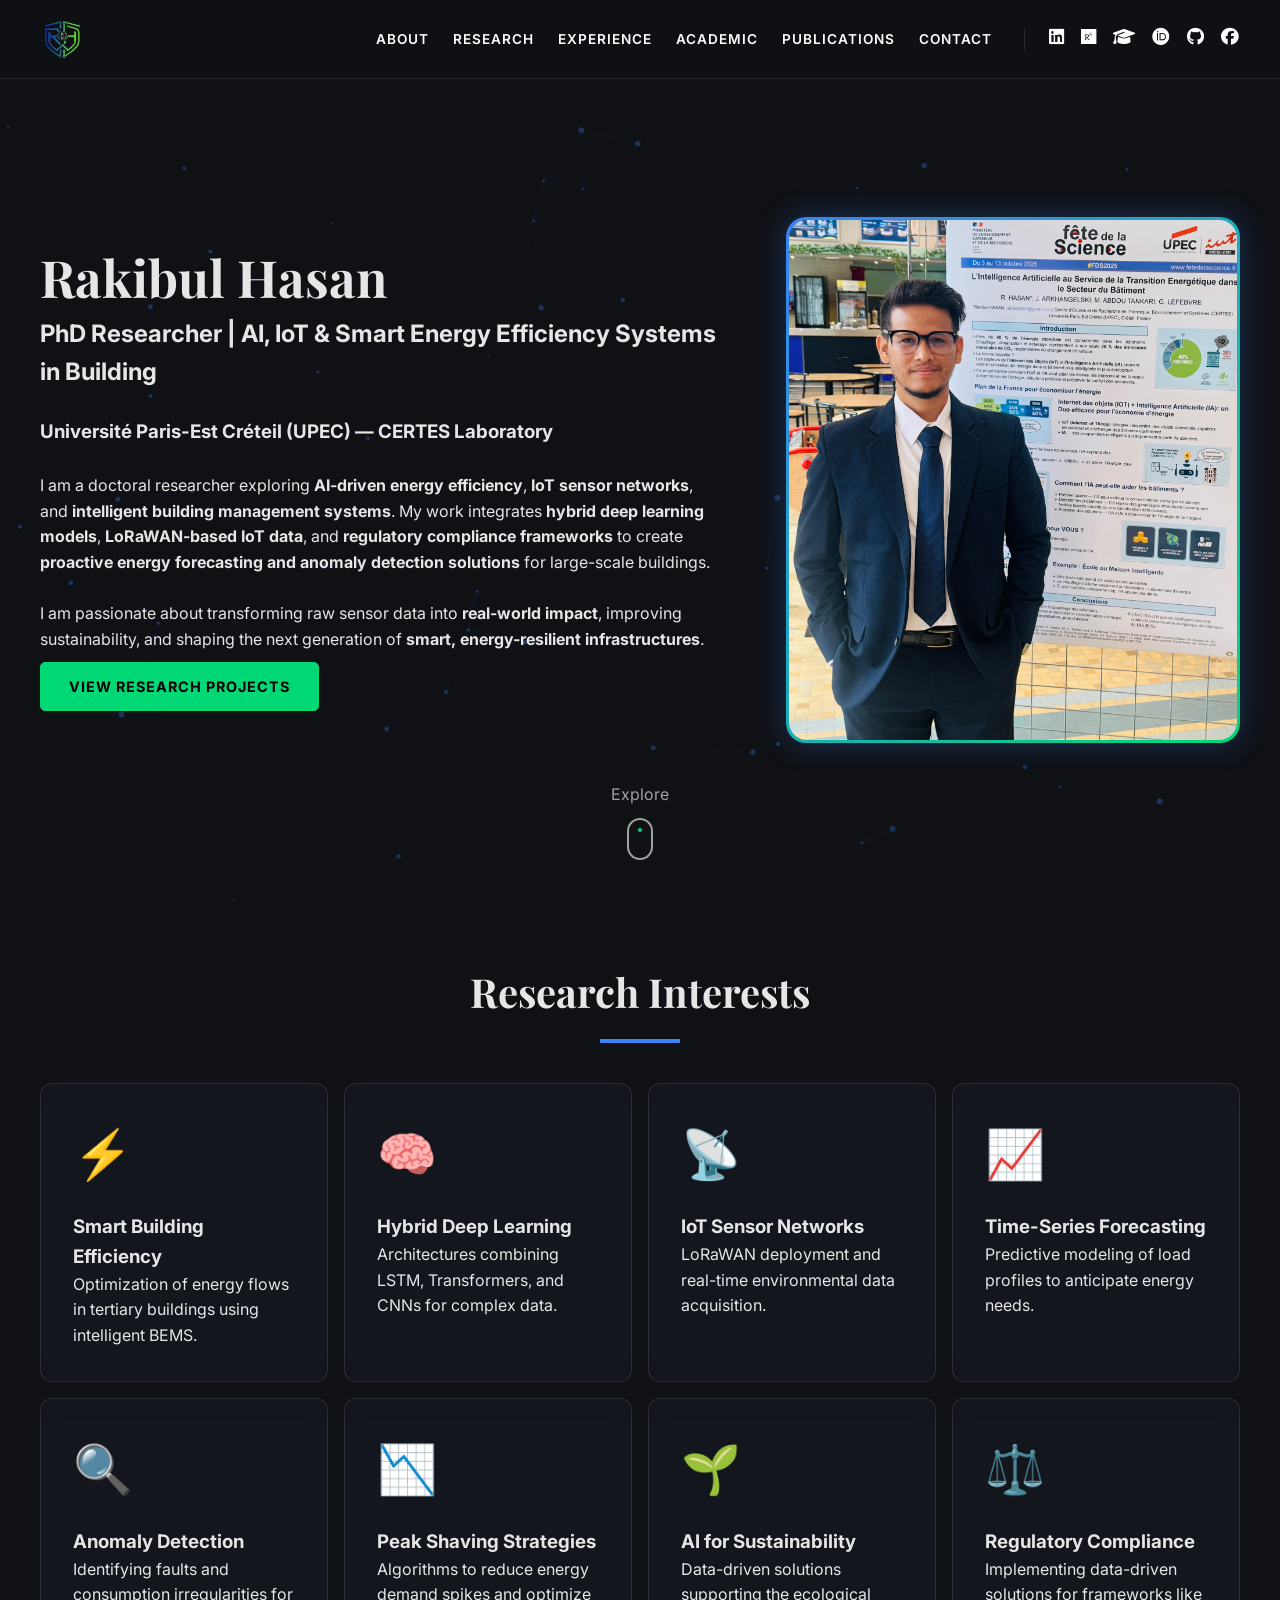
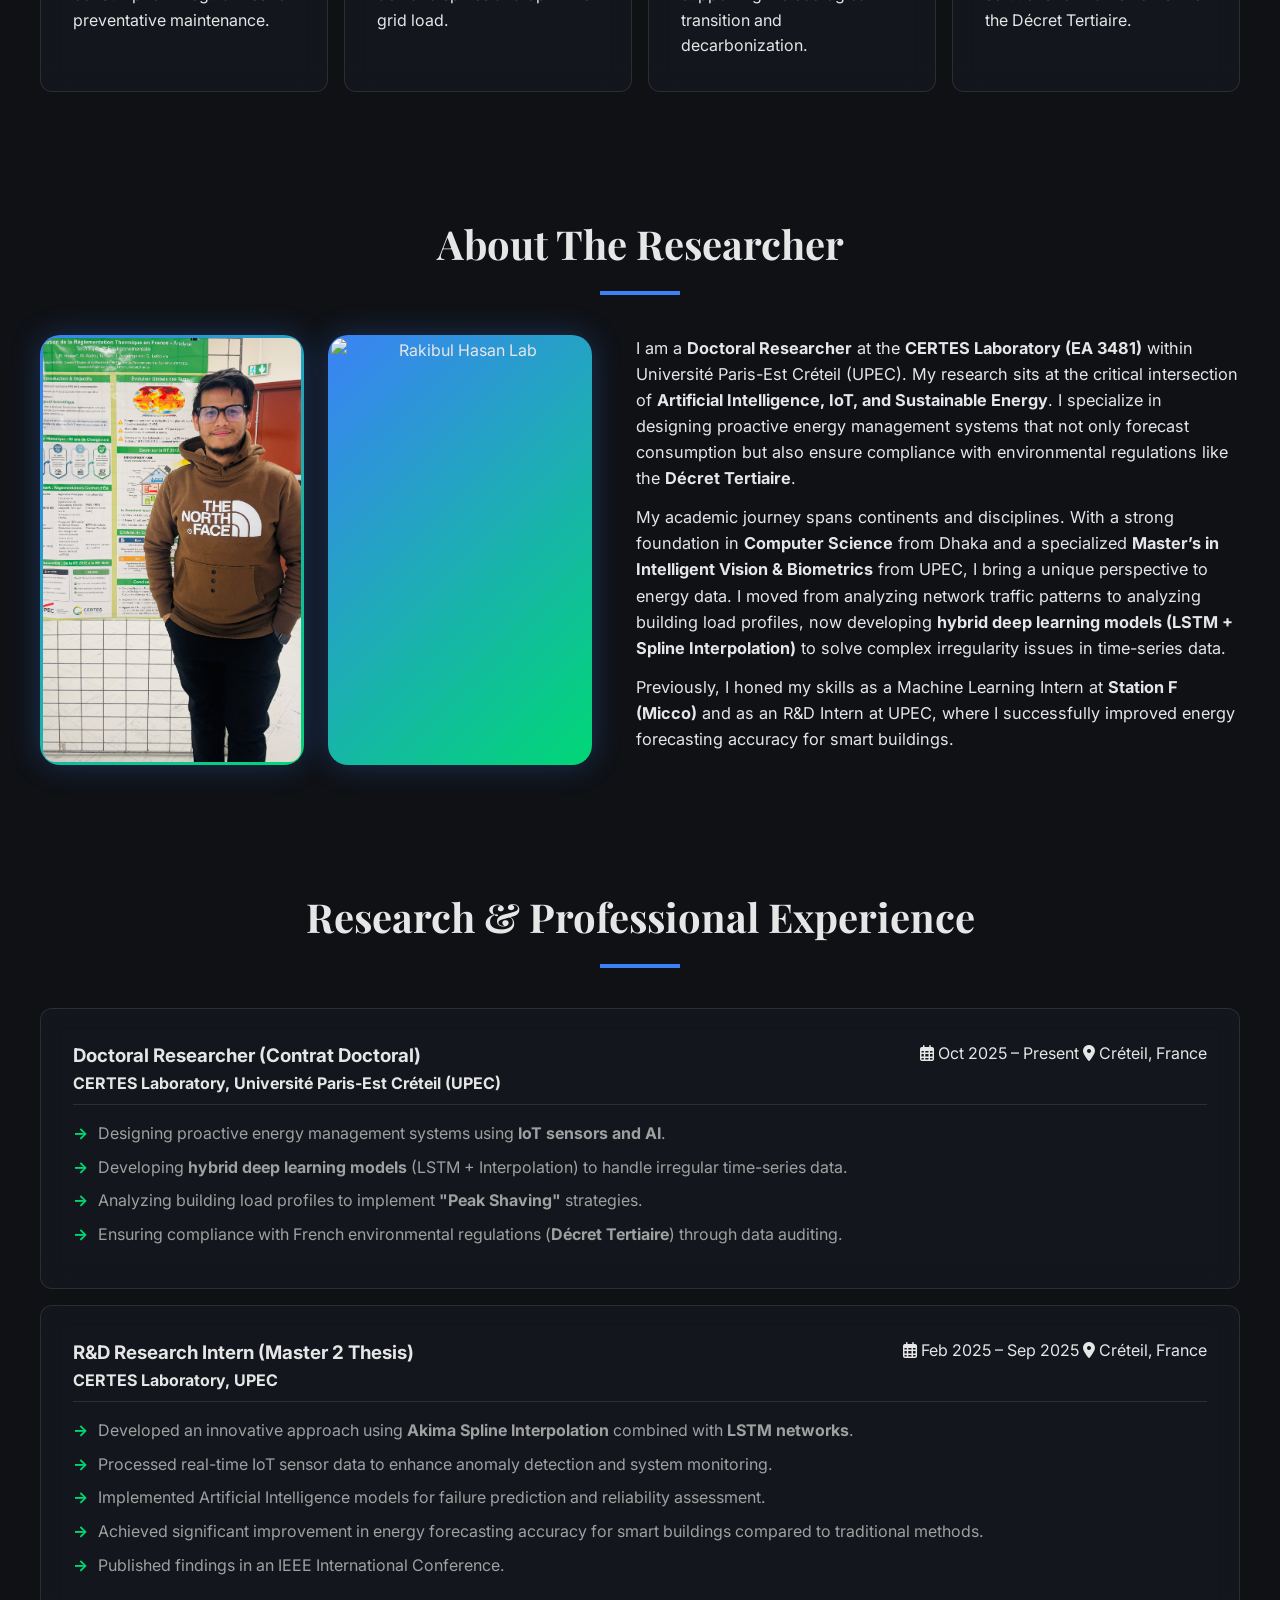
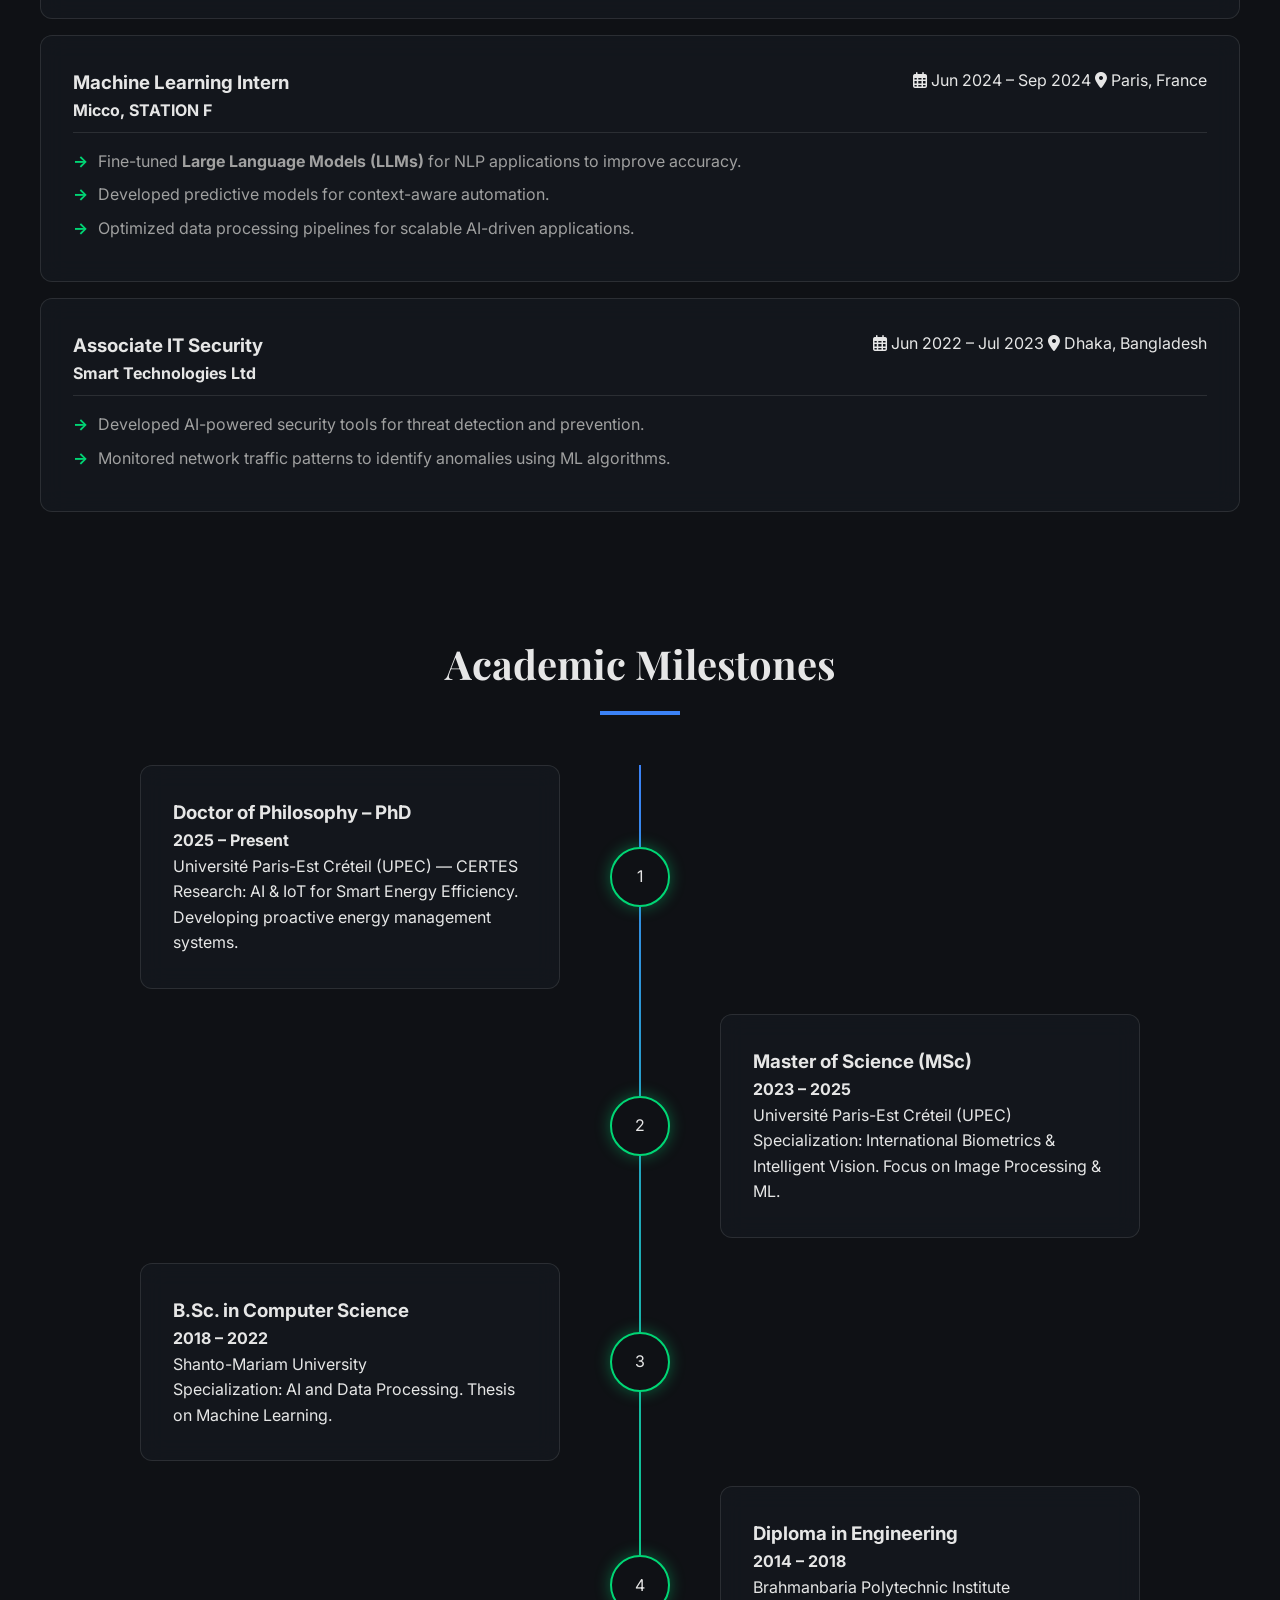
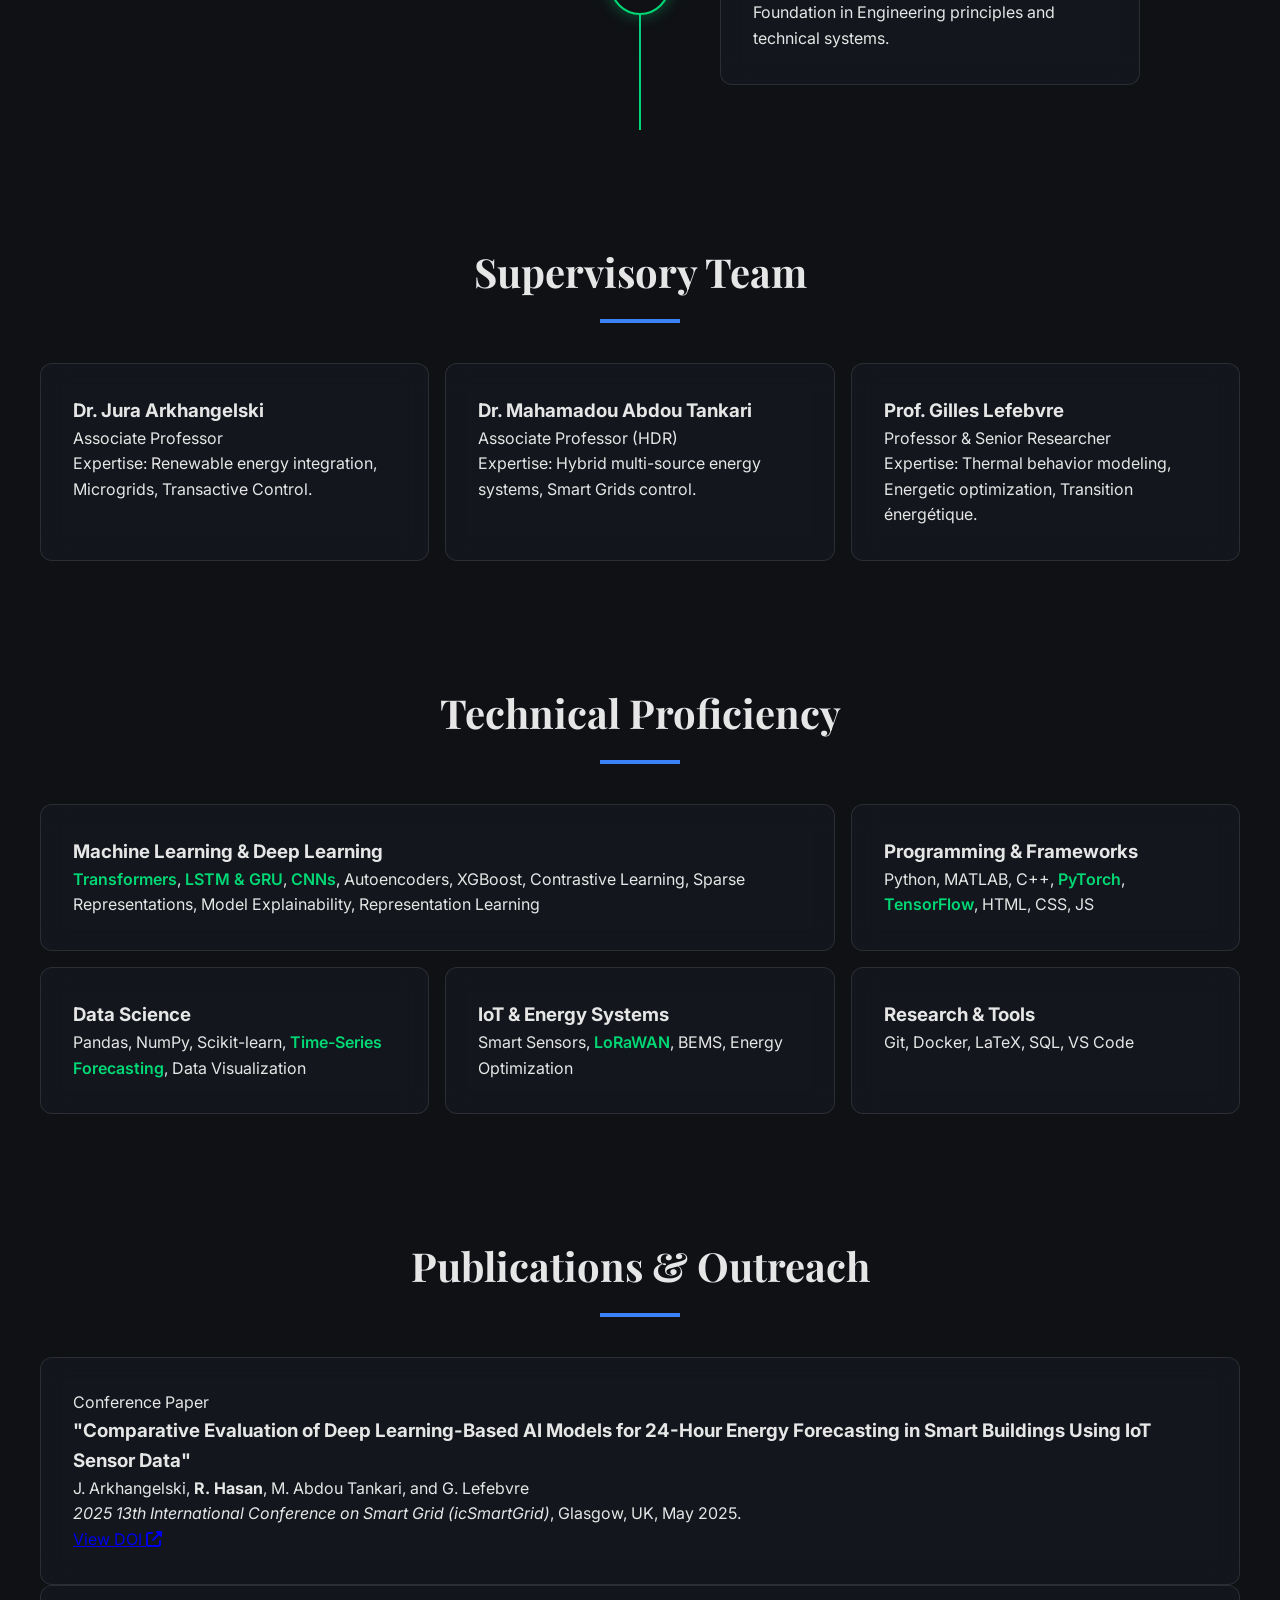
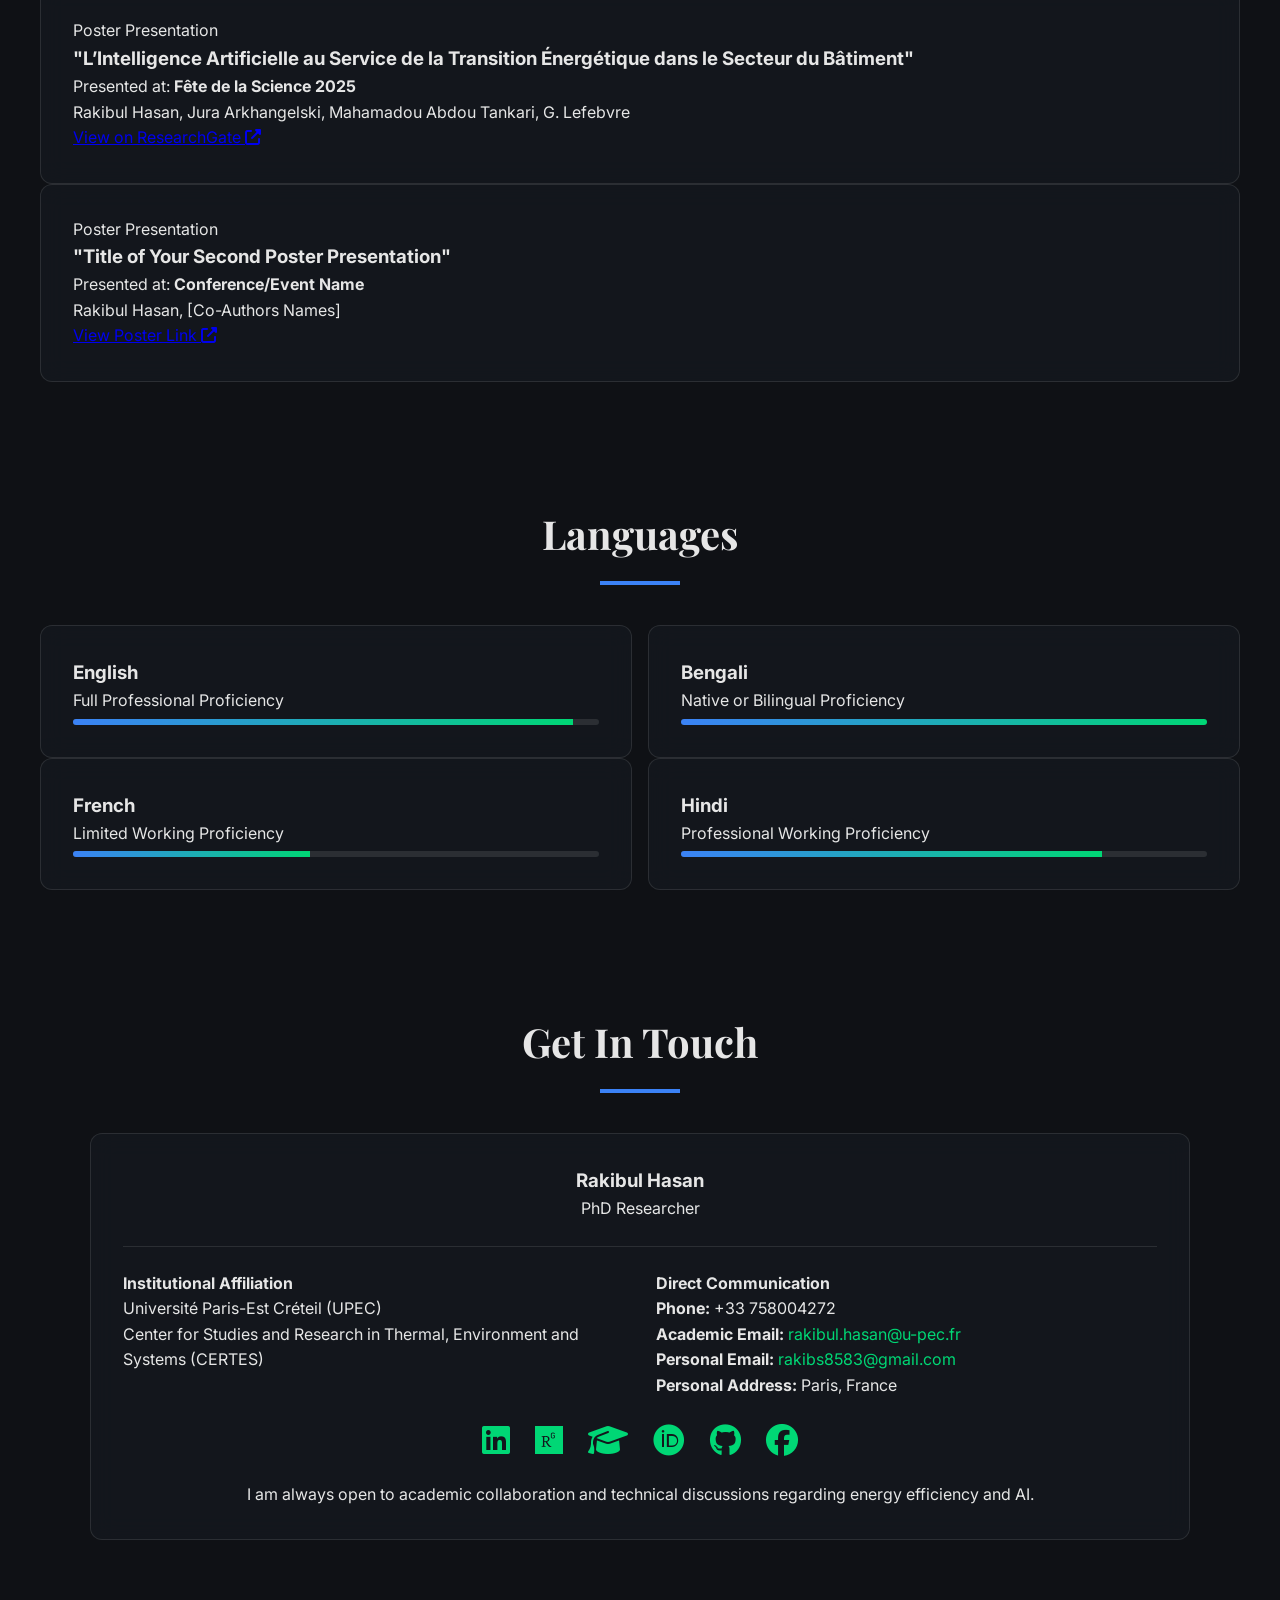
==== index.html @ f1df6d7b "Add files via upload" ====
<!DOCTYPE html>
<html lang="en">
<head>
    <meta charset="UTF-8">
    <meta name="viewport" content="width=device-width, initial-scale=1.0">
    <title>Rakibul Hasan | PhD Researcher - AI & Smart Energy</title>
    <meta name="description" content="Academic Portfolio of Rakibul Hasan, PhD Researcher at UPEC (CERTES Laboratory) specializing in AI, IoT, and Smart Building Energy Efficiency.">
    
    <link rel="stylesheet" href="style.css">
    <link rel="preconnect" href="https://fonts.googleapis.com">
    <link rel="preconnect" href="https://fonts.gstatic.com" crossorigin>
    <link href="https://fonts.googleapis.com/css2?family=Inter:wght@300;400;600&family=Playfair+Display:wght@400;700&display=swap" rel="stylesheet">
    <link rel="stylesheet" href="https://cdnjs.cloudflare.com/ajax/libs/font-awesome/6.4.2/css/all.min.css">
</head>

<body>

    <div id="loader">
        <div class="loader-content">
            <span class="loader-text">Initializing Neural Digital Twin...</span>
            <div class="progress-bar"><div class="fill"></div></div>
        </div>
    </div>

    <canvas id="neural-canvas"></canvas>

    <nav class="glass-nav">
        <div class="container nav-container">
            <a href="#home" class="logo-link">
                <img src="logo.png" alt="Rakibul Hasan Logo" class="nav-logo">
            </a>

            <div class="nav-right-group">
                <ul class="nav-links">
                    <li><a href="#about">ABOUT</a></li>
                    <li><a href="#research">RESEARCH</a></li>
                    <li><a href="#experience">EXPERIENCE</a></li>
                    <li><a href="#timeline">ACADEMIC</a></li>
                    <li><a href="#publications">PUBLICATIONS</a></li>
                    <li><a href="#contact">CONTACT</a></li>
                </ul>
                
                <div class="social-links-header">
                    <a href="https://linkedin.com/in/rakibs8583" target="_blank" title="LinkedIn"><i class="fab fa-linkedin"></i></a>
                    <a href="https://www.researchgate.net/profile/Rakibul-Hasan-115" target="_blank" title="ResearchGate"><i class="fab fa-researchgate"></i></a>
                    <a href="https://scholar.google.com/citations?user=Wj20ANoAAAAJ" target="_blank" title="Google Scholar"><i class="fas fa-graduation-cap"></i></a>
                    <a href="https://orcid.org/0009-0006-4969-9141" target="_blank" title="ORCID"><i class="fab fa-orcid"></i></a>
                    <a href="https://github.com/rakibs8583" target="_blank" title="GitHub"><i class="fab fa-github"></i></a>
                    <a href="https://www.facebook.com/rakibs8583" target="_blank" title="Facebook"><i class="fab fa-facebook"></i></a>
                </div>
            </div>
        </div>
    </nav>

    <main>
        
        <header class="hero" id="home">
            <div class="container">
                <div class="hero-grid">
                    <div class="hero-text">
                        <h1 class="glitch-text" data-text="Rakibul Hasan">Rakibul Hasan</h1>
                        <h2 class="role-title">PhD Researcher <span class="accent">|</span> AI, IoT & Smart Energy Efficiency Systems in Building</h2>
                        <br>
                        <h3 class="uni-title">Université Paris-Est Créteil (UPEC) — CERTES Laboratory</h3>
                        <br>
                        <div class="hero-bio-long fade-in-delay">
                            <p>I am a doctoral researcher exploring <strong>AI-driven energy efficiency</strong>, <strong>IoT sensor networks</strong>, and <strong>intelligent building management systems</strong>. My work integrates <strong>hybrid deep learning models</strong>, <strong>LoRaWAN-based IoT data</strong>, and <strong>regulatory compliance frameworks</strong> to create <strong>proactive energy forecasting and anomaly detection solutions</strong> for large-scale buildings.</p>
                            <br>
                            <p>I am passionate about transforming raw sensor data into <strong>real-world impact</strong>, improving sustainability, and shaping the next generation of <strong>smart, energy-resilient infrastructures</strong>.</p>
                        </div>

                        <div class="cta-group fade-in-delay-2">
                            <a href="#research" class="btn-primary-green">View Research Projects</a>
                        </div>
                    </div>

                    <div class="hero-image-wrapper fade-in-delay">
                        <div class="image-glow-container">
                            <img src="1.jpg" alt="Rakibul Hasan PhD Researcher at Fête de la Science" class="profile-photo">
                        </div>
                    </div>
                </div>
            </div>
            <div class="scroll-indicator">
                <span>Explore</span>
                <div class="mouse"></div>
            </div>
        </header>

        <section id="research" class="section-padding">
            <div class="container">
                <div class="section-header reveal-on-scroll">
                    <h2>Research Interests</h2>
                    <div class="line"></div>
                </div>
                
                <div class="grid-layout-four">
                    <div class="research-card glass-card reveal-on-scroll">
                        <div class="card-icon">⚡</div>
                        <h3>Smart Building Efficiency</h3>
                        <p>Optimization of energy flows in tertiary buildings using intelligent BEMS.</p>
                    </div>

                    <div class="research-card glass-card reveal-on-scroll">
                        <div class="card-icon">🧠</div>
                        <h3>Hybrid Deep Learning</h3>
                        <p>Architectures combining LSTM, Transformers, and CNNs for complex data.</p>
                    </div>

                    <div class="research-card glass-card reveal-on-scroll">
                        <div class="card-icon">📡</div>
                        <h3>IoT Sensor Networks</h3>
                        <p>LoRaWAN deployment and real-time environmental data acquisition.</p>
                    </div>

                    <div class="research-card glass-card reveal-on-scroll">
                        <div class="card-icon">📈</div>
                        <h3>Time-Series Forecasting</h3>
                        <p>Predictive modeling of load profiles to anticipate energy needs.</p>
                    </div>

                    <div class="research-card glass-card reveal-on-scroll">
                        <div class="card-icon">🔍</div>
                        <h3>Anomaly Detection</h3>
                        <p>Identifying faults and consumption irregularities for preventative maintenance.</p>
                    </div>

                    <div class="research-card glass-card reveal-on-scroll">
                        <div class="card-icon">📉</div>
                        <h3>Peak Shaving Strategies</h3>
                        <p>Algorithms to reduce energy demand spikes and optimize grid load.</p>
                    </div>

                    <div class="research-card glass-card reveal-on-scroll">
                        <div class="card-icon">🌱</div>
                        <h3>AI for Sustainability</h3>
                        <p>Data-driven solutions supporting the ecological transition and decarbonization.</p>
                    </div>

                    <div class="research-card glass-card reveal-on-scroll">
                        <div class="card-icon">⚖️</div>
                        <h3>Regulatory Compliance</h3>
                        <p>Implementing data-driven solutions for frameworks like the Décret Tertiaire.</p>
                    </div>
                </div>
            </div>
        </section>

        <section id="about" class="section-padding">
            <div class="container">
                <div class="section-header reveal-on-scroll">
                    <h2>About The Researcher</h2>
                    <div class="line"></div>
                </div>
                
                <div class="about-grid-three">
                    <div class="about-column img-col">
                        <div class="image-glow-container">
                            <img src="2.jpg" alt="Rakibul Hasan Poster" class="fixed-height-photo">
                        </div>
                    </div>

                    <div class="about-column img-col">
                        <div class="image-glow-container">
                            <img src="3.jpg" alt="Rakibul Hasan Lab" class="fixed-height-photo">
                        </div>
                    </div>

                    <div class="about-column text-col">
                        <p>I am a <strong>Doctoral Researcher</strong> at the <strong>CERTES Laboratory (EA 3481)</strong> within Université Paris-Est Créteil (UPEC). My research sits at the critical intersection of <strong>Artificial Intelligence, IoT, and Sustainable Energy</strong>. I specialize in designing proactive energy management systems that not only forecast consumption but also ensure compliance with environmental regulations like the <strong>Décret Tertiaire</strong>.</p>
                        <p>My academic journey spans continents and disciplines. With a strong foundation in <strong>Computer Science</strong> from Dhaka and a specialized <strong>Master’s in Intelligent Vision & Biometrics</strong> from UPEC, I bring a unique perspective to energy data. I moved from analyzing network traffic patterns to analyzing building load profiles, now developing <strong>hybrid deep learning models (LSTM + Spline Interpolation)</strong> to solve complex irregularity issues in time-series data.</p>
                        <p>Previously, I honed my skills as a Machine Learning Intern at <strong>Station F (Micco)</strong> and as an R&D Intern at UPEC, where I successfully improved energy forecasting accuracy for smart buildings.</p>
                    </div>
                </div>
            </div>
        </section>

        <section id="experience" class="section-padding">
            <div class="container">
                <div class="section-header reveal-on-scroll">
                    <h2>Research & Professional Experience</h2>
                    <div class="line"></div>
                </div>

                <div class="experience-timeline">
                    <div class="exp-item glass-card reveal-on-scroll">
                        <div class="exp-header">
                            <div class="exp-title-group">
                                <h3>Doctoral Researcher (Contrat Doctoral)</h3>
                                <h4 class="accent">CERTES Laboratory, Université Paris-Est Créteil (UPEC)</h4>
                            </div>
                            <div class="exp-meta">
                                <span><i class="far fa-calendar-alt"></i> Oct 2025 – Present</span>
                                <span><i class="fas fa-map-marker-alt"></i> Créteil, France</span>
                            </div>
                        </div>
                        <ul class="exp-bullets">
                            <li>Designing proactive energy management systems using <strong>IoT sensors and AI</strong>.</li>
                            <li>Developing <strong>hybrid deep learning models</strong> (LSTM + Interpolation) to handle irregular time-series data.</li>
                            <li>Analyzing building load profiles to implement <strong>"Peak Shaving"</strong> strategies.</li>
                            <li>Ensuring compliance with French environmental regulations (<strong>Décret Tertiaire</strong>) through data auditing.</li>
                        </ul>
                    </div>

                    <div class="exp-item glass-card reveal-on-scroll">
                        <div class="exp-header">
                            <div class="exp-title-group">
                                <h3>R&D Research Intern (Master 2 Thesis)</h3>
                                <h4 class="accent">CERTES Laboratory, UPEC</h4>
                            </div>
                            <div class="exp-meta">
                                <span><i class="far fa-calendar-alt"></i> Feb 2025 – Sep 2025</span>
                                <span><i class="fas fa-map-marker-alt"></i> Créteil, France</span>
                            </div>
                        </div>
                        <ul class="exp-bullets">
                            <li>Developed an innovative approach using <strong>Akima Spline Interpolation</strong> combined with <strong>LSTM networks</strong>.</li>
                            <li>Processed real-time IoT sensor data to enhance anomaly detection and system monitoring.</li>
                            <li>Implemented Artificial Intelligence models for failure prediction and reliability assessment.</li>
                            <li>Achieved significant improvement in energy forecasting accuracy for smart buildings compared to traditional methods.</li>
                            <li>Published findings in an IEEE International Conference.</li>
                        </ul>
                    </div>

                    <div class="exp-item glass-card reveal-on-scroll">
                        <div class="exp-header">
                            <div class="exp-title-group">
                                <h3>Machine Learning Intern</h3>
                                <h4 class="accent">Micco, STATION F</h4>
                            </div>
                            <div class="exp-meta">
                                <span><i class="far fa-calendar-alt"></i> Jun 2024 – Sep 2024</span>
                                <span><i class="fas fa-map-marker-alt"></i> Paris, France</span>
                            </div>
                        </div>
                        <ul class="exp-bullets">
                            <li>Fine-tuned <strong>Large Language Models (LLMs)</strong> for NLP applications to improve accuracy.</li>
                            <li>Developed predictive models for context-aware automation.</li>
                            <li>Optimized data processing pipelines for scalable AI-driven applications.</li>
                        </ul>
                    </div>

                    <div class="exp-item glass-card reveal-on-scroll">
                        <div class="exp-header">
                            <div class="exp-title-group">
                                <h3>Associate IT Security</h3>
                                <h4 class="accent">Smart Technologies Ltd</h4>
                            </div>
                            <div class="exp-meta">
                                <span><i class="far fa-calendar-alt"></i> Jun 2022 – Jul 2023</span>
                                <span><i class="fas fa-map-marker-alt"></i> Dhaka, Bangladesh</span>
                            </div>
                        </div>
                        <ul class="exp-bullets">
                            <li>Developed AI-powered security tools for threat detection and prevention.</li>
                            <li>Monitored network traffic patterns to identify anomalies using ML algorithms.</li>
                        </ul>
                    </div>
                </div>
            </div>
        </section>

        <section id="timeline" class="section-padding">
            <div class="container">
                <div class="section-header reveal-on-scroll">
                    <h2>Academic Milestones</h2>
                    <div class="line"></div>
                </div>
                <div class="timeline-centered">
                    <div class="timeline-row reveal-on-scroll">
                        <div class="timeline-content left">
                            <div class="glass-card">
                                <h3>Doctor of Philosophy – PhD</h3>
                                <h4 class="highlight">2025 – Present</h4>
                                <p class="uni-name">Université Paris-Est Créteil (UPEC) — CERTES</p>
                                <p class="desc">Research: AI & IoT for Smart Energy Efficiency. Developing proactive energy management systems.</p>
                            </div>
                        </div>
                        <div class="timeline-marker"><span class="num">1</span></div>
                        <div class="timeline-content right empty"></div> 
                    </div>
                    <div class="timeline-row reveal-on-scroll">
                        <div class="timeline-content left empty"></div> 
                        <div class="timeline-marker"><span class="num">2</span></div>
                        <div class="timeline-content right">
                            <div class="glass-card">
                                <h3>Master of Science (MSc)</h3>
                                <h4 class="highlight">2023 – 2025</h4>
                                <p class="uni-name">Université Paris-Est Créteil (UPEC)</p>
                                <p class="desc">Specialization: International Biometrics & Intelligent Vision. Focus on Image Processing & ML.</p>
                            </div>
                        </div>
                    </div>
                    <div class="timeline-row reveal-on-scroll">
                        <div class="timeline-content left">
                            <div class="glass-card">
                                <h3>B.Sc. in Computer Science</h3>
                                <h4 class="highlight">2018 – 2022</h4>
                                <p class="uni-name">Shanto-Mariam University</p>
                                <p class="desc">Specialization: AI and Data Processing. Thesis on Machine Learning.</p>
                            </div>
                        </div>
                        <div class="timeline-marker"><span class="num">3</span></div>
                        <div class="timeline-content right empty"></div>
                    </div>
                    <div class="timeline-row reveal-on-scroll">
                        <div class="timeline-content left empty"></div> 
                        <div class="timeline-marker"><span class="num">4</span></div>
                        <div class="timeline-content right">
                            <div class="glass-card">
                                <h3>Diploma in Engineering</h3>
                                <h4 class="highlight">2014 – 2018</h4>
                                <p class="uni-name">Brahmanbaria Polytechnic Institute</p>
                                <p class="desc">Foundation in Engineering principles and technical systems.</p>
                            </div>
                        </div>
                    </div>
                </div>
            </div>
        </section>

        <section id="supervisors" class="section-padding">
            <div class="container">
                <div class="section-header reveal-on-scroll">
                    <h2>Supervisory Team</h2>
                    <div class="line"></div>
                </div>
                <div class="supervisors-grid">
                    <div class="supervisor-card glass-card reveal-on-scroll">
                        <h3>Dr. Jura Arkhangelski</h3>
                        <span class="role">Associate Professor</span>
                        <p>Expertise: Renewable energy integration, Microgrids, Transactive Control.</p>
                    </div>
                    <div class="supervisor-card glass-card reveal-on-scroll">
                        <h3>Dr. Mahamadou Abdou Tankari</h3>
                        <span class="role">Associate Professor (HDR)</span>
                        <p>Expertise: Hybrid multi-source energy systems, Smart Grids control.</p>
                    </div>
                    <div class="supervisor-card glass-card reveal-on-scroll">
                        <h3>Prof. Gilles Lefebvre</h3>
                        <span class="role">Professor & Senior Researcher</span>
                        <p>Expertise: Thermal behavior modeling, Energetic optimization, Transition énergétique.</p>
                    </div>
                </div>
            </div>
        </section>

        <section id="skills" class="section-padding">
            <div class="container">
                <div class="section-header reveal-on-scroll">
                    <h2>Technical Proficiency</h2>
                    <div class="line"></div>
                </div>

                <div class="skills-grid-text">
                    <div class="skill-group glass-card reveal-on-scroll" style="grid-column: span 2;">
                        <h3 class="skill-title">Machine Learning & Deep Learning</h3>
                        <p class="skill-text">
                            <span class="highlight-text">Transformers</span>, <span class="highlight-text">LSTM & GRU</span>, <span class="highlight-text">CNNs</span>, Autoencoders, XGBoost, Contrastive Learning, Sparse Representations, Model Explainability, Representation Learning
                        </p>
                    </div>
                    <div class="skill-group glass-card reveal-on-scroll">
                        <h3 class="skill-title">Programming & Frameworks</h3>
                        <p class="skill-text">
                            Python, MATLAB, C++, <span class="highlight-text">PyTorch</span>, <span class="highlight-text">TensorFlow</span>, HTML, CSS, JS
                        </p>
                    </div>
                    <div class="skill-group glass-card reveal-on-scroll">
                        <h3 class="skill-title">Data Science</h3>
                        <p class="skill-text">
                            Pandas, NumPy, Scikit-learn, <span class="highlight-text">Time-Series Forecasting</span>, Data Visualization
                        </p>
                    </div>
                    <div class="skill-group glass-card reveal-on-scroll">
                        <h3 class="skill-title">IoT & Energy Systems</h3>
                        <p class="skill-text">
                            Smart Sensors, <span class="highlight-text">LoRaWAN</span>, BEMS, Energy Optimization
                        </p>
                    </div>
                    <div class="skill-group glass-card reveal-on-scroll">
                        <h3 class="skill-title">Research & Tools</h3>
                        <p class="skill-text">
                            Git, Docker, LaTeX, SQL, VS Code
                        </p>
                    </div>
                </div>
            </div>
        </section>

        <section id="publications" class="section-padding">
            <div class="container">
                <div class="section-header reveal-on-scroll">
                    <h2>Publications & Outreach</h2>
                    <div class="line"></div>
                </div>

                <div class="publications-wrapper">
                    <div class="pub-card glass-card reveal-on-scroll">
                        <div class="pub-type">Conference Paper</div>
                        <h3 class="pub-title">"Comparative Evaluation of Deep Learning-Based AI Models for 24-Hour Energy Forecasting in Smart Buildings Using IoT Sensor Data"</h3>
                        <p class="pub-authors">J. Arkhangelski, <strong>R. Hasan</strong>, M. Abdou Tankari, and G. Lefebvre</p>
                        <p class="pub-venue"><em>2025 13th International Conference on Smart Grid (icSmartGrid)</em>, Glasgow, UK, May 2025.</p>
                        <div class="pub-links">
                            <a href="https://doi.org/10.1109/icSmartGrid66138.2025.11071776" target="_blank" class="btn-small">
                                View DOI <i class="fas fa-external-link-alt"></i>
                            </a>
                        </div>
                    </div>

                    <div class="pub-card glass-card reveal-on-scroll">
                        <div class="pub-type">Poster Presentation</div>
                        <h3 class="pub-title">"L’Intelligence Artificielle au Service de la Transition Énergétique dans le Secteur du Bâtiment"</h3>
                        <p class="pub-venue">Presented at: <strong>Fête de la Science 2025</strong></p>
                        <p class="pub-authors">Rakibul Hasan, Jura Arkhangelski, Mahamadou Abdou Tankari, G. Lefebvre</p>
                        <div class="pub-links">
                            <a href="https://doi.org/10.13140/RG.2.2.31402.07360" target="_blank" class="btn-small">
                                View on ResearchGate <i class="fas fa-external-link-alt"></i>
                            </a>
                        </div>
                    </div>

                    <div class="pub-card glass-card reveal-on-scroll">
                        <div class="pub-type">Poster Presentation</div>
                        <h3 class="pub-title">"Title of Your Second Poster Presentation"</h3>
                        <p class="pub-venue">Presented at: <strong>Conference/Event Name</strong></p>
                        <p class="pub-authors">Rakibul Hasan, [Co-Authors Names]</p>
                        <div class="pub-links">
                            <a href="#" target="_blank" class="btn-small">
                                View Poster Link <i class="fas fa-external-link-alt"></i>
                            </a>
                        </div>
                    </div>
                </div>
            </div>
        </section>

        <section id="languages" class="section-padding">
            <div class="container">
                <div class="section-header reveal-on-scroll">
                    <h2>Languages</h2>
                    <div class="line"></div>
                </div>
                <div class="languages-two-col">
                    <div class="lang-column">
                        <div class="lang-card glass-card">
                            <h3>English</h3>
                            <p>Full Professional Proficiency</p>
                            <div class="proficiency-bar"><div class="level professional"></div></div>
                        </div>
                        <div class="lang-card glass-card">
                            <h3>French</h3>
                            <p>Limited Working Proficiency</p>
                            <div class="proficiency-bar"><div class="level limited"></div></div>
                        </div>
                    </div>

                    <div class="lang-column">
                        <div class="lang-card glass-card">
                            <h3>Bengali</h3>
                            <p>Native or Bilingual Proficiency</p>
                            <div class="proficiency-bar"><div class="level native"></div></div>
                        </div>
                        <div class="lang-card glass-card">
                            <h3>Hindi</h3>
                            <p>Professional Working Proficiency</p>
                            <div class="proficiency-bar"><div class="level professional-work"></div></div>
                        </div>
                    </div>
                </div>
            </div>
        </section>

        <section id="contact" class="section-padding">
            <div class="container">
                <div class="section-header reveal-on-scroll">
                    <h2>Get In Touch</h2>
                    <div class="line"></div>
                </div>

                <div class="glass-card contact-minimal reveal-on-scroll">
                    <div class="contact-branding">
                        <h3>Rakibul Hasan</h3>
                        <p class="accent">PhD Researcher</p>
                    </div>

                    <div class="contact-grid">
                        <div class="contact-block">
                            <h4>Institutional Affiliation</h4>
                            <p>Université Paris-Est Créteil (UPEC)</p>
                            <p>Center for Studies and Research in Thermal, Environment and Systems (CERTES)</p>
                        </div>
                        <div class="contact-block">
                            <h4>Direct Communication</h4>
                            <p><strong>Phone:</strong> +33 758004272</p>
                            <p><strong>Academic Email:</strong> <a href="mailto:rakibul.hasan@u-pec.fr">rakibul.hasan@u-pec.fr</a></p>
                            <p><strong>Personal Email:</strong> <a href="mailto:rakibs8583@gmail.com">rakibs8583@gmail.com</a></p>
                            <p><strong>Personal Address:</strong> Paris, France</p>
                        </div>
                    </div>

                    <div class="contact-socials">
                        <a href="https://linkedin.com/in/rakibs8583" target="_blank" title="LinkedIn"><i class="fab fa-linkedin"></i></a>
                        <a href="https://www.researchgate.net/profile/Rakibul-Hasan-115" target="_blank" title="ResearchGate"><i class="fab fa-researchgate"></i></a>
                        <a href="https://scholar.google.com/citations?user=Wj20ANoAAAAJ" target="_blank" title="Google Scholar"><i class="fas fa-graduation-cap"></i></a>
                        <a href="https://orcid.org/0009-0006-4969-9141" target="_blank" title="ORCID"><i class="fab fa-orcid"></i></a>
                        <a href="https://github.com/rakibs8583" target="_blank" title="GitHub"><i class="fab fa-github"></i></a>
                        <a href="https://www.facebook.com/rakibs8583" target="_blank" title="Facebook"><i class="fab fa-facebook"></i></a>
                    </div>
                    
                    <p class="contact-note">I am always open to academic collaboration and technical discussions regarding energy efficiency and AI.</p>
                </div>
            </div>
        </section>
    </main>

    <script src="script.js"></script>
</body>
</html>
---- style.css ----
/* =========================================
   1. VARIABLES & RESET
   ========================================= */
:root {
    --bg-dark: #0f1115;
    --bg-light: #161b22;
    --text-main: #e6e6e6;
    --text-muted: #a0a0a0;
    --accent: #3b82f6; 
    --accent-glow: rgba(59, 130, 246, 0.4);
    --accent-green: #00d775; 
    --accent-green-glow: rgba(0, 215, 117, 0.4);
    --glass-bg: rgba(22, 27, 34, 0.6);
    --glass-border: rgba(255, 255, 255, 0.1);
    --font-heading: 'Playfair Display', serif;
    --font-body: 'Inter', sans-serif;
}


/* Styling for the Primary Green Button */
.btn-primary-green {
    display: inline-block;
    background-color: #00d775; /* Vibrant green */
    color: #000000 !important; /* Black text for high contrast */
    padding: 12px 28px;
    border-radius: 5px;
    font-weight: 700;
    text-decoration: none !important; /* Removes the underline seen in your image */
    text-transform: uppercase;
    letter-spacing: 1px;
    transition: all 0.3s ease;
    border: 1px solid #00d775;
    cursor: pointer;
    font-size: 0.9rem;
    margin-top: 10px;
}

/* Hover Effect: Turns Transparent with Blue Glow */
.btn-primary-green:hover {
    background-color: transparent;
    color: #00d775 !important;
    box-shadow: 0 0 20px rgba(0, 215, 117, 0.4);
    transform: translateY(-2px);
}

* { margin: 0; padding: 0; box-sizing: border-box; }
html { scroll-behavior: smooth; }
body { background-color: var(--bg-dark); color: var(--text-main); font-family: var(--font-body); line-height: 1.6; overflow-x: hidden; }

/* =========================================
   2. LOADER & BACKGROUND
   ========================================= */
#loader {
    position: fixed; top: 0; left: 0; width: 100%; height: 100%;
    background: var(--bg-dark); z-index: 9999; display: flex;
    justify-content: center; align-items: center; transition: opacity 0.5s ease;
}
.progress-bar { width: 200px; height: 2px; background: #333; margin: 0 auto; position: relative; overflow: hidden; }
.progress-bar .fill { position: absolute; left: 0; top: 0; height: 100%; width: 0%; background: var(--accent); animation: load 2s ease-in-out forwards; }
@keyframes load { 100% { width: 100%; } }
#neural-canvas { position: fixed; top: 0; left: 0; width: 100%; height: 100%; z-index: -1; opacity: 0.6; }

/* =========================================
   3. NAVIGATION (One Line, White, No Underline)
   ========================================= */
.glass-nav {
    position: fixed; top: 0; left: 0; width: 100%;
    padding: 1.2rem 3%; background: rgba(15, 17, 21, 0.85);
    backdrop-filter: blur(10px); z-index: 1000;
    border-bottom: 1px solid var(--glass-border);
    display: flex; justify-content: space-between; align-items: center;
}

.nav-container {
    display: flex; justify-content: space-between; align-items: center;
    width: 100%; max-width: 1200px; margin: 0 auto;
}

/* Forces links and icons into one line */
.nav-right-group { display: flex; flex-direction: row; align-items: center; gap: 2rem; }
.nav-links { display: flex; list-style: none; gap: 1.5rem; margin: 0; }

/* White text, no underline */
.nav-links a, .social-links-header a {
    font-size: 0.85rem; text-transform: uppercase; letter-spacing: 1px; font-weight: 600;
    color: #ffffff !important; text-decoration: none !important; transition: 0.3s;
}

.nav-links a:hover, .social-links-header a:hover { color: var(--accent-green) !important; }

.social-links-header { display: flex; gap: 1rem; border-left: 1px solid var(--glass-border); padding-left: 1.5rem; }
.social-links-header i { color: #ffffff !important; font-size: 1.1rem; }

.nav-logo { height: 40px; width: auto; display: block; }

/* =========================================
   4. HERO & MOUSE (Green Dot Animation)
   ========================================= */
.hero { min-height: 100vh; display: flex; align-items: center; padding: 100px 20px 40px; position: relative; }
.hero-grid { display: grid; grid-template-columns: 1.2fr 0.8fr; gap: 4rem; align-items: center; }
.hero h1 { font-size: clamp(2.5rem, 4vw, 4rem); line-height: 1.1; margin-bottom: 10px; font-family: var(--font-heading); }
.image-glow-container { padding: 3px; background: linear-gradient(135deg, var(--accent), var(--accent-green)); border-radius: 20px; box-shadow: 0 0 30px rgba(59, 130, 246, 0.3); }
.profile-photo { width: 100%; border-radius: 18px; display: block; }

/* Scroll Mouse Fix */
.scroll-indicator { position: absolute; bottom: 30px; left: 50%; transform: translateX(-50%); text-align: center; color: var(--text-muted); }
.mouse { width: 26px; height: 42px; border: 2px solid var(--text-muted); border-radius: 20px; position: relative; margin: 10px auto; }
.mouse::before {
    content: ''; position: absolute; top: 8px; left: 50%; transform: translateX(-50%);
    width: 4px; height: 4px; background: var(--accent-green); border-radius: 50%;
    animation: scrollWheel 1.5s infinite;
}
@keyframes scrollWheel { 0% { opacity: 1; top: 8px; } 100% { opacity: 0; top: 25px; } }

/* =========================================
   5. BUTTON STYLING
   ========================================= */
.btn-primary-green {
    display: inline-block; background-color: var(--accent-green); color: #000000 !important;
    padding: 12px 28px; border-radius: 5px; font-weight: 700; text-decoration: none !important;
    text-transform: uppercase; letter-spacing: 1px; transition: 0.3s ease; border: 1px solid var(--accent-green); cursor: pointer;
}
.btn-primary-green:hover { background-color: transparent; color: var(--accent-green) !important; box-shadow: 0 0 20px var(--accent-green-glow); transform: translateY(-2px); }

/* =========================================
   6. SECTION CENTERING & GRIDS
   ========================================= */
.section-padding { padding: 60px 20px; text-align: center; } /* Reduced from 100px */
.section-header { margin-bottom: 2.5rem; } /* Reduced from 4rem */
.section-header h2 { font-size: 2.5rem; margin-bottom: 10px; font-family: var(--font-heading); }
.section-header .line { width: 80px; height: 4px; background: var(--accent); margin: 15px auto; }
.container { max-width: 1100px; margin: 0 auto; }

.glass-card { 
    background: var(--glass-bg); backdrop-filter: blur(12px); border: 1px solid var(--glass-border); 
    border-radius: 12px; padding: 2rem; transition: 0.3s ease; text-align: left;
}
.glass-card:hover { border-color: var(--accent); transform: translateY(-5px); }

.grid-layout, .supervisors-grid { display: grid; grid-template-columns: repeat(auto-fit, minmax(280px, 1fr)); gap: 1rem; } /* Reduced gap from 2rem */

/* --- RESEARCH GRID (4 COLUMNS) --- */
.grid-layout-four {
    display: grid;
    grid-template-columns: repeat(4, 1fr); 
    gap: 1rem; /* Reduced from 1.5rem */
}

/* Ensure the container is wide enough for 4 columns */
.container {
    max-width: 1200px; 
    margin: 0 auto;
}

/* Mobile Responsiveness for 4 columns */
@media (max-width: 1024px) {
    .grid-layout-four {
        grid-template-columns: repeat(2, 1fr);
    }
}

@media (max-width: 600px) {
    .grid-layout-four {
        grid-template-columns: 1fr;
    }
}

/* --- THREE COLUMN ABOUT LAYOUT FIX --- */
.about-grid-three {
    display: flex;
    align-items: stretch;
    gap: 1.5rem; /* Reduced from 20px */
    max-width: 1200px;
    margin: 1.5rem auto 0; /* Reduced from 3rem */
}

/* Base style for all columns */
.about-column {
    display: flex;
    flex-direction: column;
}

/* Image columns take 22% each */
.img-col {
    flex: 0 0 22%;
}

/* Text column takes the rest */
.text-col {
    flex: 1;
    text-align: left;
    padding-left: 20px;
}

/* Force the glow container to fill the full height of the column */
.img-col .image-glow-container {
    height: 100%;
    width: 100%;
    display: flex;
}

/* Force the images to fill the height perfectly without gaps */
.fixed-height-photo {
    width: 100%;
    height: 100%; 
    object-fit: cover; 
    border-radius: 12px;
}

.text-col p {
    margin-bottom: 0.8rem; /* Reduced from 1.2rem */
    font-size: 1.02rem;
}

/* --- RESPONSIVE FIX --- */
@media (max-width: 1024px) {
    .about-grid-three {
        flex-direction: column;
        align-items: center;
    }
    .img-col {
        width: 70%;
        margin-bottom: 1rem; /* Reduced from 20px */
    }
    .fixed-height-photo {
        height: 400px;
    }
    .text-col {
        padding-left: 0;
        text-align: center;
    }
}

/* Styling to make Research Interest icons larger */
.research-card .card-icon {
    font-size: 3rem; /* Increased size (adjust between 2.5rem to 3.5rem as preferred) */
    margin-bottom: 1.2rem; /* Adjusted spacing under the icon */
    display: block; /* Ensures it sits correctly above the title */
    transition: transform 0.3s ease; /* Smooth transition for hover effects */
}

/* Optional: Add a slight grow effect when hovering over the card */
.research-card:hover .card-icon {
    transform: scale(1.15); /* Makes the icon pop when you hover */
}

/* --- CONTACT SECTION SOCIAL ICONS FIX --- */

/* Targets the container for the icons at the bottom of the contact card */
.contact-socials {
    display: flex;
    justify-content: center;
    gap: 25px;
    margin-top: 1rem; /* Reduced from 20px */
    margin-bottom: 1rem; /* Reduced from 20px */
}

/* Targets the individual icons (LinkedIn, ResearchGate, etc.) */
.contact-socials a, 
.contact-socials i {
    color: #ffffff !important;
    font-size: 2rem;
    text-decoration: none !important;
    transition: transform 0.3s ease, color 0.3s ease;
}

/* Adds a hover effect for a professional feel */
.contact-socials a:hover {
    color: #00d775 !important;
    transform: scale(1.2);
}


/* --- CONTACT SECTION LINK COLOR UPDATES --- */

/* 1. Target all text links (emails and address) in the contact grid */
.contact-block a {
    color: var(--accent-green) !important;
    text-decoration: none;
    transition: color 0.3s ease;
}

/* 2. Target the Hover state for these links */
.contact-block a:hover {
    color: var(--accent) !important;
    text-decoration: underline;
}

/* 3. Target the large Social Icons at the bottom of the contact card */
.contact-socials a, 
.contact-socials i {
    color: var(--accent-green) !important;
    transition: transform 0.3s ease, color 0.3s ease;
}

/* 4. Target the Hover state for the Social Icons */
.contact-socials a:hover i {
    color: var(--accent) !important;
    transform: scale(1.1);
}

/* =========================================
   7. EXPERIENCE & TIMELINE
   ========================================= */
.experience-timeline { display: flex; flex-direction: column; gap: 1rem; } /* Reduced gap from 2rem */
.exp-header { display: flex; justify-content: space-between; border-bottom: 1px solid var(--glass-border); padding-bottom: 0.5rem; margin-bottom: 1rem; } /* Reduced from 1rem/1.5rem */
.exp-bullets li { position: relative; padding-left: 25px; margin-bottom: 8px; color: var(--text-muted); list-style: none; } /* Reduced from 10px */
.exp-bullets li::before { content: '→'; position: absolute; left: 0; color: var(--accent-green); font-weight: bold; }

.timeline-centered { position: relative; max-width: 1000px; margin: 0 auto; padding: 10px 0; } /* Reduced from 20px */
.timeline-centered::before { content: ''; position: absolute; left: 50%; width: 2px; height: 100%; background: linear-gradient(to bottom, var(--accent), var(--accent-green)); transform: translateX(-50%); }
.timeline-row { display: flex; align-items: center; margin-bottom: 25px; position: relative; } /* Reduced from 60px */
.timeline-content { width: 45%; }
.timeline-content.left { text-align: right; padding-right: 30px; }
.timeline-content.right { text-align: left; padding-left: 30px; }
.timeline-marker { width: 60px; height: 60px; background: var(--bg-dark); border: 2px solid var(--accent-green); border-radius: 50%; display: flex; justify-content: center; align-items: center; z-index: 2; box-shadow: 0 0 15px var(--accent-green-glow); margin: 0 auto; }

/* =========================================
   8. CONTACT (Centered & Full Width)
   ========================================= */
.contact-minimal { max-width: 1100px; margin: 0 auto; padding: 2rem; text-align: center; } /* Reduced from 4rem */
.contact-grid { display: grid; grid-template-columns: 1fr 1fr; gap: 2rem; text-align: left; border-top: 1px solid var(--glass-border); padding-top: 1.5rem; margin-top: 1.5rem; } /* Reduced from 3rem/3rem/2rem */

/* =========================================
   9. SKILLS & LANGUAGES
   ========================================= */
.skills-grid-text { display: grid; grid-template-columns: repeat(auto-fit, minmax(320px, 1fr)); gap: 1rem; } /* Reduced gap from 2rem */
.highlight-text { color: var(--accent-green); font-weight: 600; }
.languages-two-col { display: grid; grid-template-columns: 1fr 1fr; gap: 1rem; } /* Reduced gap from 2rem */
.proficiency-bar { width: 100%; height: 6px; background: rgba(255, 255, 255, 0.1); border-radius: 3px; overflow: hidden; margin-top: 5px; } /* Reduced from 10px */
.level { height: 100%; background: linear-gradient(to right, var(--accent), var(--accent-green)); }
.level.native { width: 100%; } .level.professional { width: 95%; } .level.professional-work { width: 80%; } .level.limited { width: 45%; }

/* =========================================
   10. ANIMATIONS & MOBILE
   ========================================= */
.reveal-on-scroll { opacity: 0; transform: translateY(20px); transition: 0.8s ease-out; } /* Reduced jump from 30px */
.reveal-on-scroll.visible { opacity: 1; transform: translateY(0); }

@media (max-width: 950px) {
    .hero-grid, .languages-two-col, .contact-grid { grid-template-columns: 1fr; }
    .hero { text-align: center; }
    .nav-right-group { display: none; }
    .timeline-centered::before { left: 20px; }
    .timeline-row { flex-direction: column; align-items: flex-start; padding-left: 60px; margin-bottom: 30px; } /* Reduced margin */
    .timeline-content { width: 100%; text-align: left !important; }
    .timeline-marker { position: absolute; left: 0; }
}
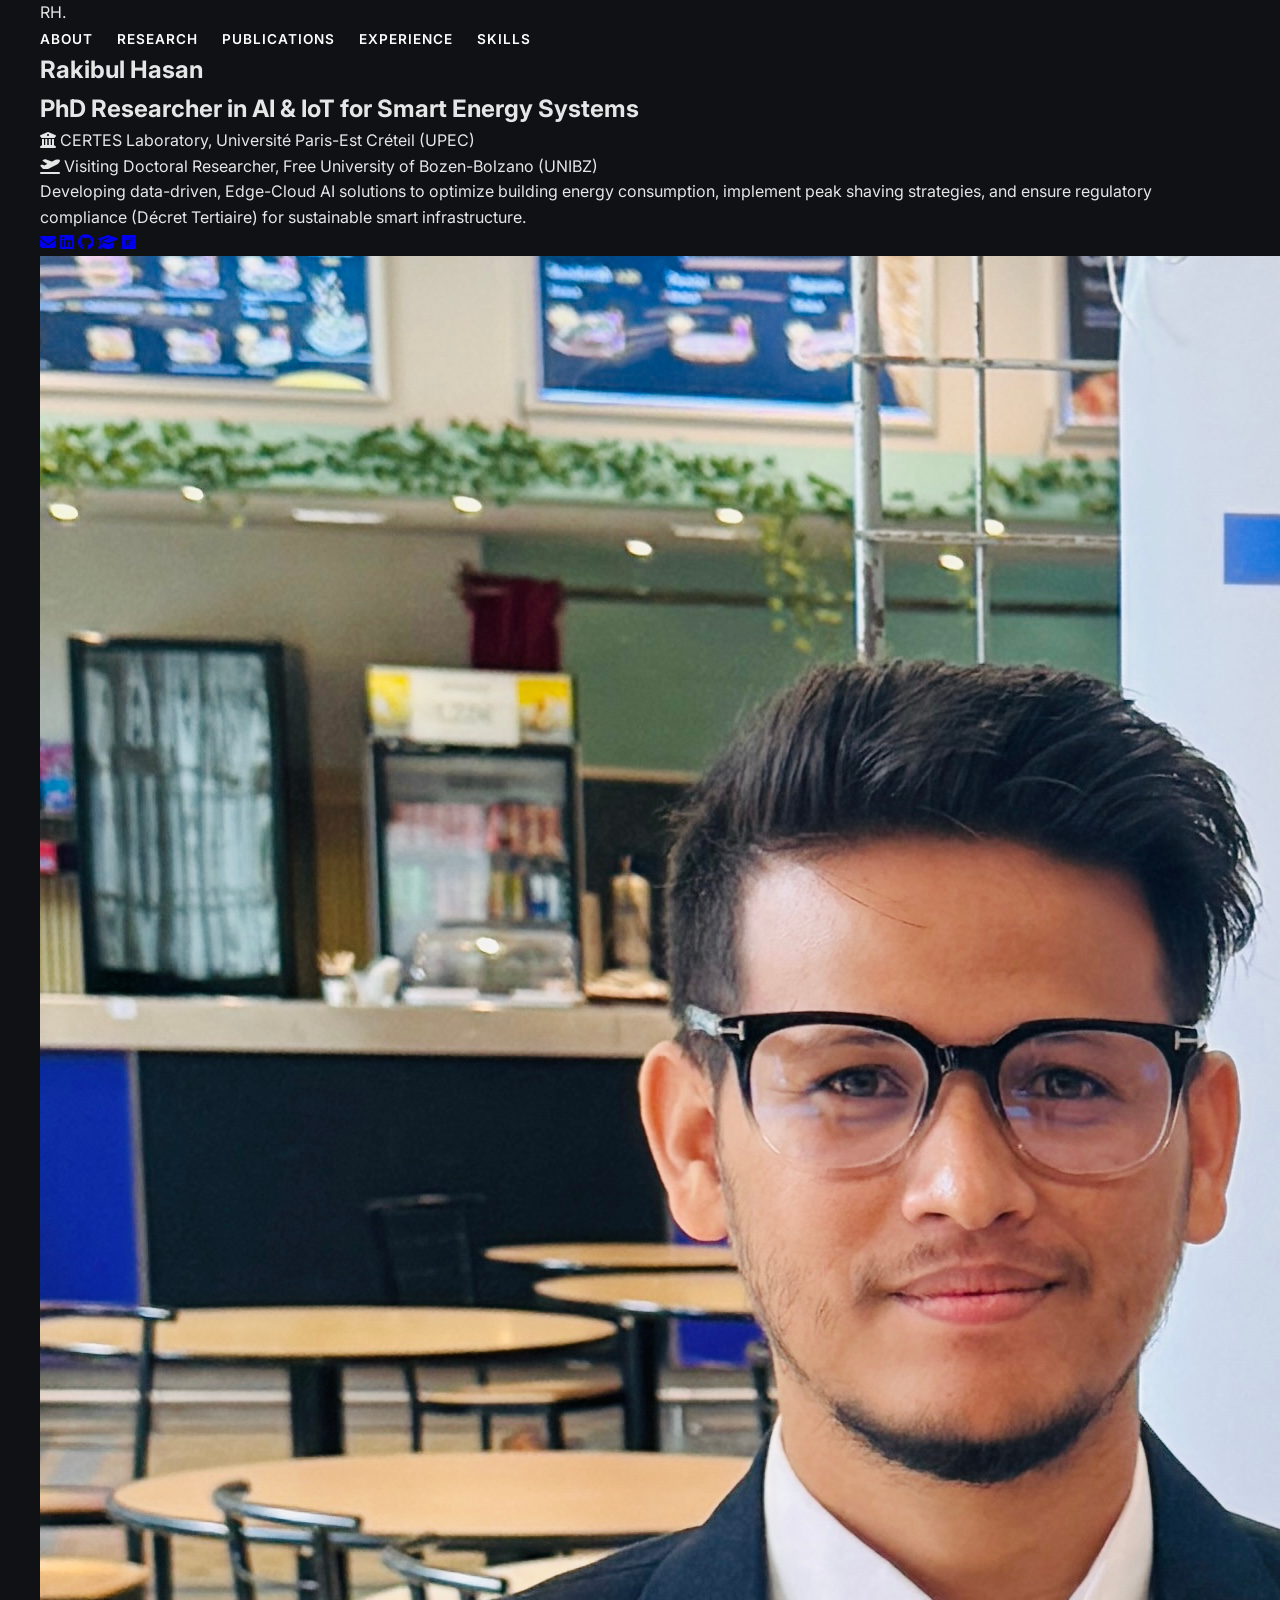
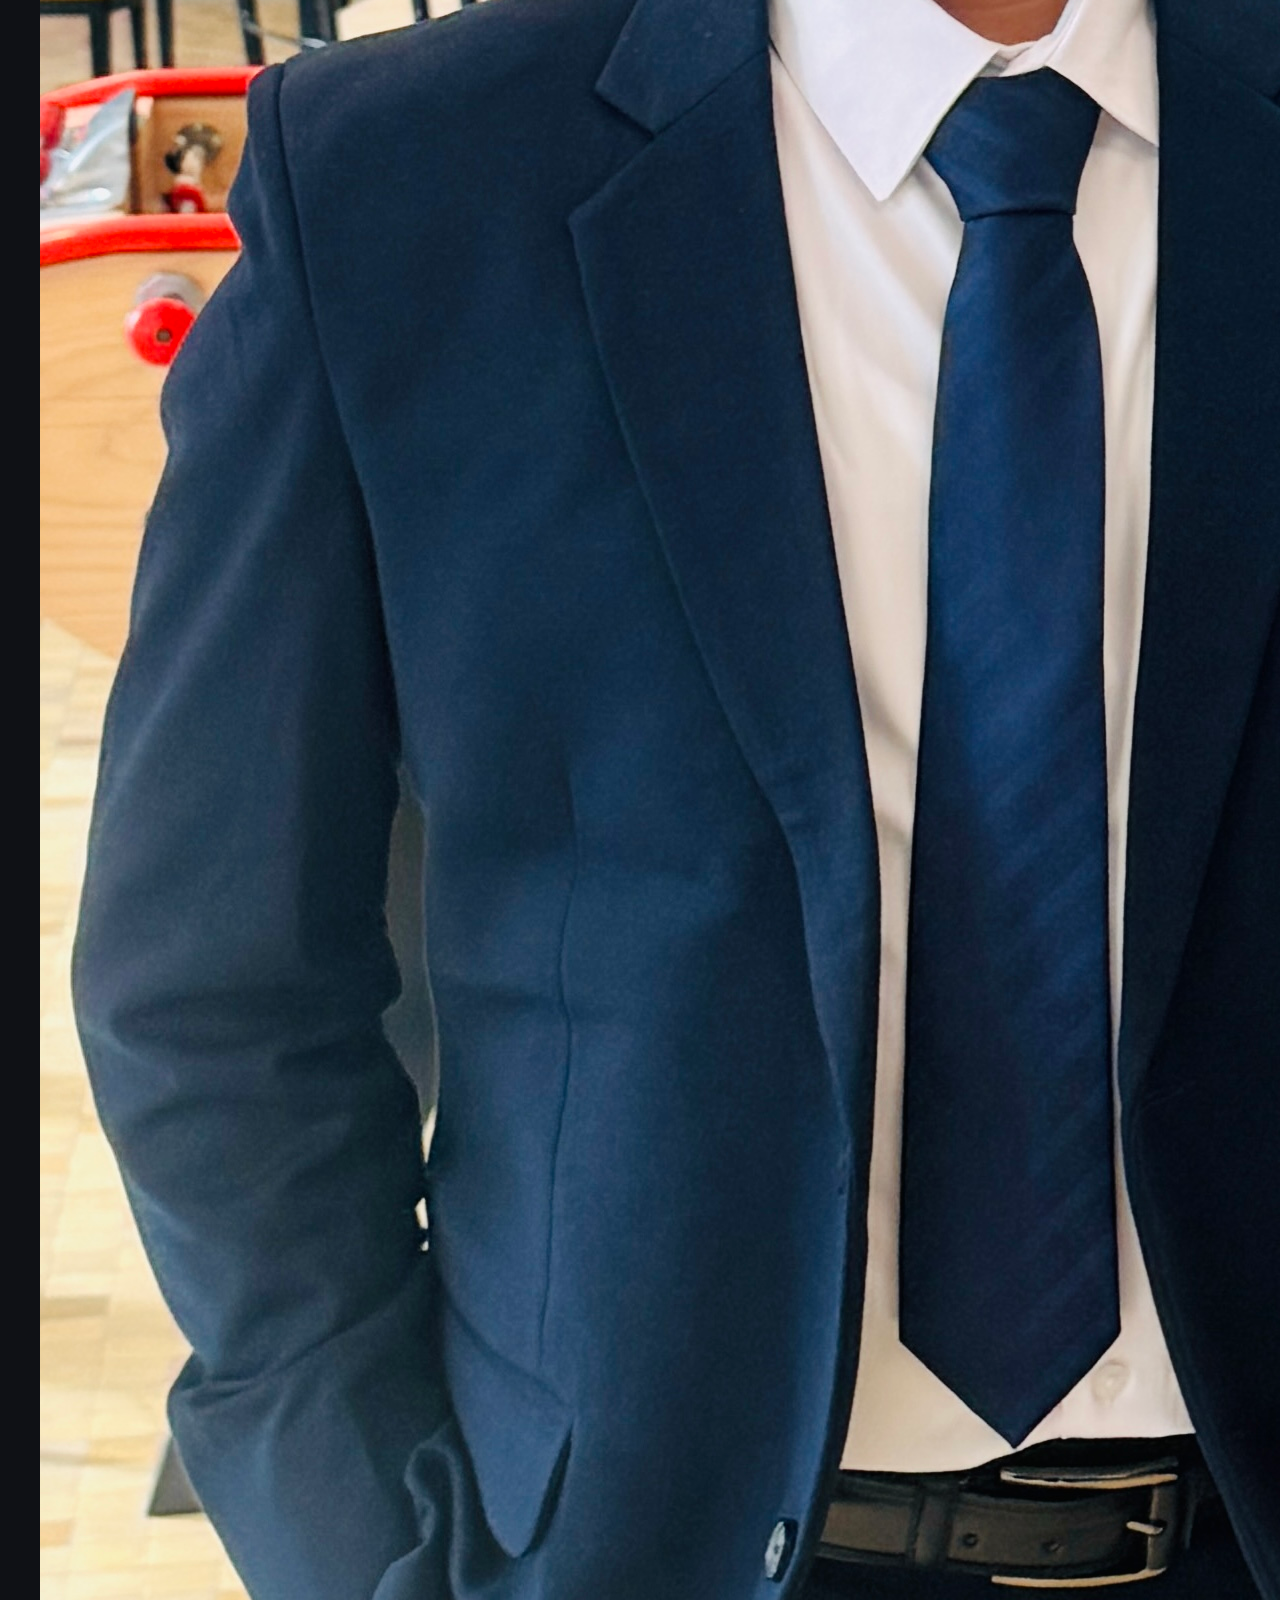
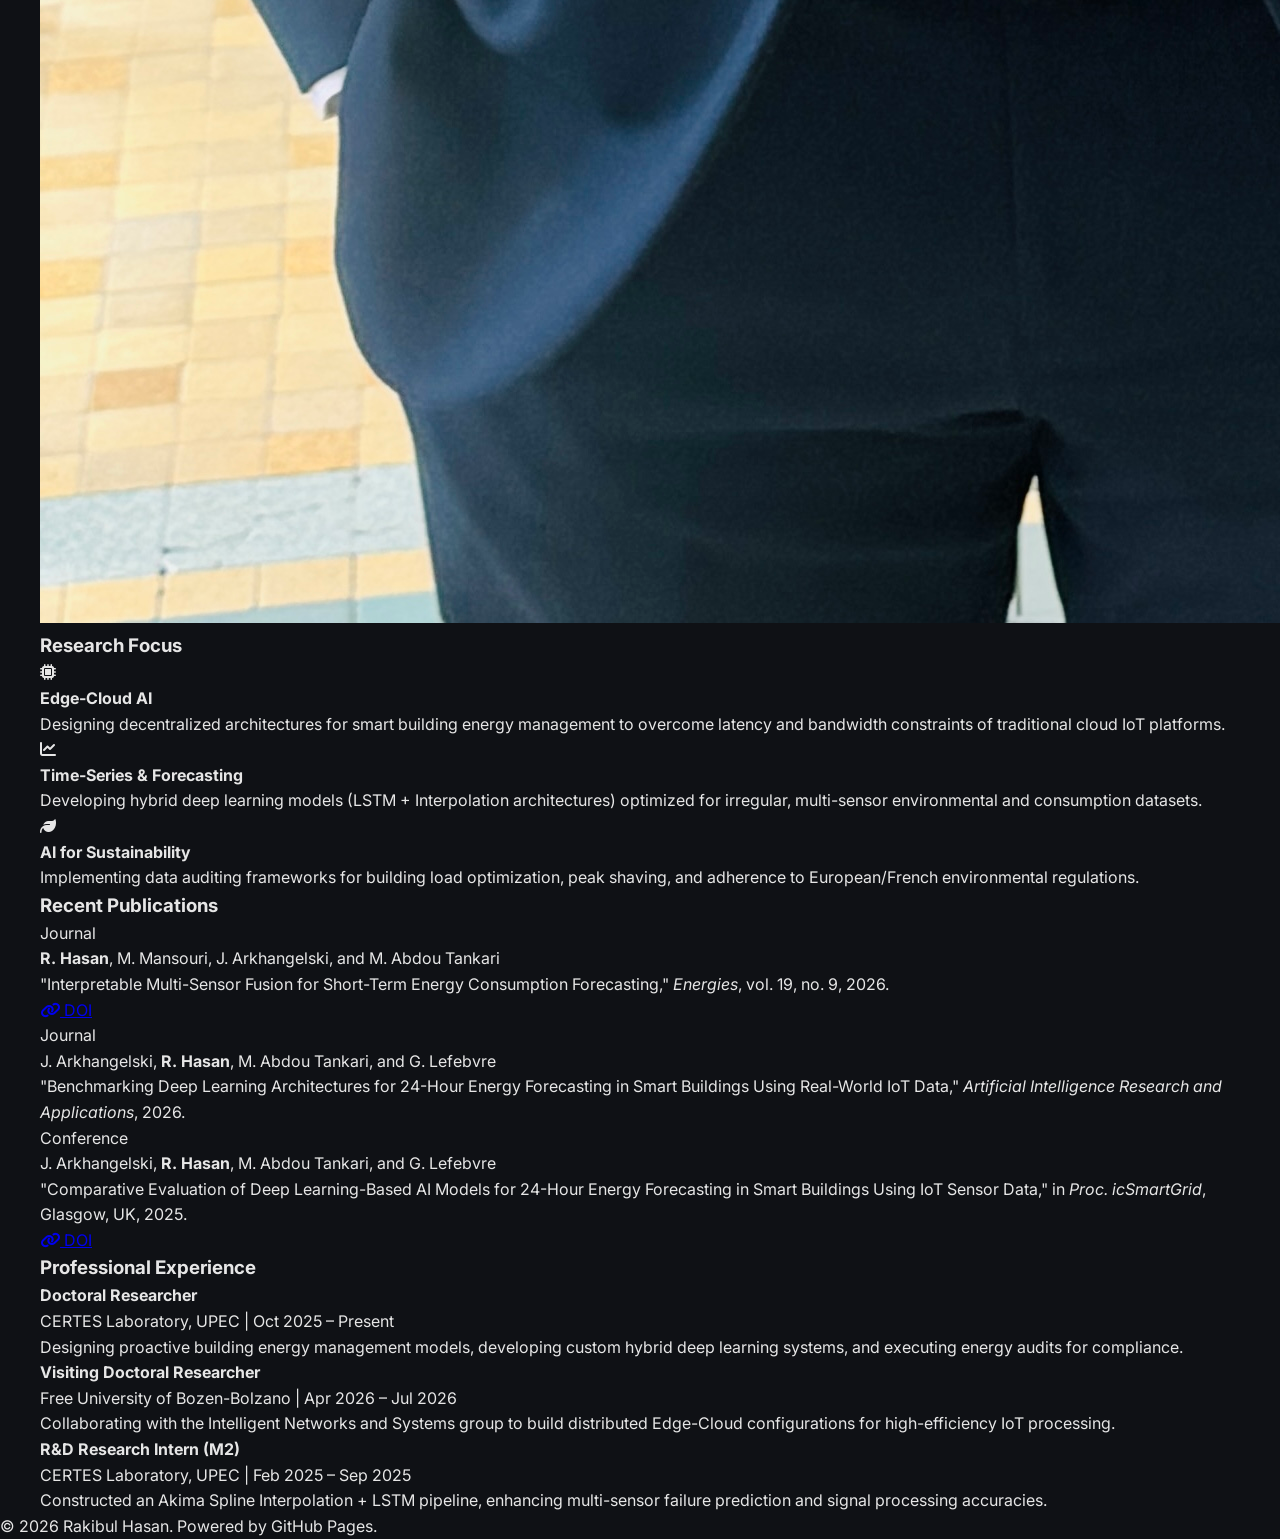
==== commit 2847e62b: "Refactor index.html for improved portfolio layout Updated HTML structure and content for the persona" ====
--- a/index.html
+++ b/index.html
@@ -3,516 +3,126 @@
 <head>
     <meta charset="UTF-8">
     <meta name="viewport" content="width=device-width, initial-scale=1.0">
-    <title>Rakibul Hasan | PhD Researcher - AI & Smart Energy</title>
-    <meta name="description" content="Academic Portfolio of Rakibul Hasan, PhD Researcher at UPEC (CERTES Laboratory) specializing in AI, IoT, and Smart Building Energy Efficiency.">
-    
+    <title>Rakibul Hasan | PhD Researcher</title>
     <link rel="stylesheet" href="style.css">
-    <link rel="preconnect" href="https://fonts.googleapis.com">
-    <link rel="preconnect" href="https://fonts.gstatic.com" crossorigin>
-    <link href="https://fonts.googleapis.com/css2?family=Inter:wght@300;400;600&family=Playfair+Display:wght@400;700&display=swap" rel="stylesheet">
-    <link rel="stylesheet" href="https://cdnjs.cloudflare.com/ajax/libs/font-awesome/6.4.2/css/all.min.css">
+    <link rel="stylesheet" href="https://cdnjs.cloudflare.com/ajax/libs/font-awesome/6.4.0/css/all.min.css">
+    <link href="https://fonts.googleapis.com/css2?family=Inter:wght@300;400;500;600;700&display=swap" rel="stylesheet">
 </head>
-
 <body>
 
-    <div id="loader">
-        <div class="loader-content">
-            <span class="loader-text">Initializing Neural Digital Twin...</span>
-            <div class="progress-bar"><div class="fill"></div></div>
+    <header>
+        <nav class="container">
+            <div class="logo">RH.</div>
+            <ul class="nav-links">
+                <li><a href="#about">About</a></li>
+                <li><a href="#research">Research</a></li>
+                <li><a href="#publications">Publications</a></li>
+                <li><a href="#experience">Experience</a></li>
+                <li><a href="#skills">Skills</a></li>
+            </ul>
+        </nav>
+    </header>
+
+    <section id="about" class="hero-section container">
+        <div class="hero-content">
+            <h1>Rakibul Hasan</h1>
+            <h2>PhD Researcher in AI & IoT for Smart Energy Systems</h2>
+            <p class="affiliation">
+                <i class="fa-solid fa-university"></i> CERTES Laboratory, Université Paris-Est Créteil (UPEC) <br>
+                <i class="fa-solid fa-plane-departure"></i> Visiting Doctoral Researcher, Free University of Bozen-Bolzano (UNIBZ)
+            </p>
+            <p class="bio">
+                Developing data-driven, Edge-Cloud AI solutions to optimize building energy consumption, implement peak shaving strategies, and ensure regulatory compliance (Décret Tertiaire) for sustainable smart infrastructure.
+            </p>
+            <div class="social-links">
+                <a href="mailto:rakibul.hasan@u-pec.fr" title="Email"><i class="fa-solid fa-envelope"></i></a>
+                <a href="https://linkedin.com/in/rakibs8583" target="_blank" title="LinkedIn"><i class="fa-brands fa-linkedin"></i></a>
+                <a href="https://github.com/rakibs8583" target="_blank" title="GitHub"><i class="fa-brands fa-github"></i></a>
+                <a href="#" target="_blank" title="Google Scholar"><i class="fa-solid fa-graduation-cap"></i></a>
+                <a href="#" target="_blank" title="ResearchGate"><i class="fa-brands fa-researchgate"></i></a>
+            </div>
         </div>
-    </div>
+        <div class="hero-image">
+            <img src="1.jpg" alt="Rakibul Hasan">
+        </div>
+    </section>
 
-    <canvas id="neural-canvas"></canvas>
-
-    <nav class="glass-nav">
-        <div class="container nav-container">
-            <a href="#home" class="logo-link">
-                <img src="logo.png" alt="Rakibul Hasan Logo" class="nav-logo">
-            </a>
-
-            <div class="nav-right-group">
-                <ul class="nav-links">
-                    <li><a href="#about">ABOUT</a></li>
-                    <li><a href="#research">RESEARCH</a></li>
-                    <li><a href="#experience">EXPERIENCE</a></li>
-                    <li><a href="#timeline">ACADEMIC</a></li>
-                    <li><a href="#publications">PUBLICATIONS</a></li>
-                    <li><a href="#contact">CONTACT</a></li>
-                </ul>
-                
-                <div class="social-links-header">
-                    <a href="https://linkedin.com/in/rakibs8583" target="_blank" title="LinkedIn"><i class="fab fa-linkedin"></i></a>
-                    <a href="https://www.researchgate.net/profile/Rakibul-Hasan-115" target="_blank" title="ResearchGate"><i class="fab fa-researchgate"></i></a>
-                    <a href="https://scholar.google.com/citations?user=Wj20ANoAAAAJ" target="_blank" title="Google Scholar"><i class="fas fa-graduation-cap"></i></a>
-                    <a href="https://orcid.org/0009-0006-4969-9141" target="_blank" title="ORCID"><i class="fab fa-orcid"></i></a>
-                    <a href="https://github.com/rakibs8583" target="_blank" title="GitHub"><i class="fab fa-github"></i></a>
-                    <a href="https://www.facebook.com/rakibs8583" target="_blank" title="Facebook"><i class="fab fa-facebook"></i></a>
+    <section id="research" class="bg-light">
+        <div class="container">
+            <h3 class="section-title">Research Focus</h3>
+            <div class="grid-3">
+                <div class="card">
+                    <i class="fa-solid fa-microchip card-icon"></i>
+                    <h4>Edge-Cloud AI</h4>
+                    <p>Designing decentralized architectures for smart building energy management to overcome latency and bandwidth constraints of traditional cloud IoT platforms.</p>
+                </div>
+                <div class="card">
+                    <i class="fa-solid fa-chart-line card-icon"></i>
+                    <h4>Time-Series & Forecasting</h4>
+                    <p>Developing hybrid deep learning models (LSTM + Interpolation architectures) optimized for irregular, multi-sensor environmental and consumption datasets.</p>
+                </div>
+                <div class="card">
+                    <i class="fa-solid fa-leaf card-icon"></i>
+                    <h4>AI for Sustainability</h4>
+                    <p>Implementing data auditing frameworks for building load optimization, peak shaving, and adherence to European/French environmental regulations.</p>
                 </div>
             </div>
         </div>
-    </nav>
+    </section>
 
-    <main>
-        
-        <header class="hero" id="home">
-            <div class="container">
-                <div class="hero-grid">
-                    <div class="hero-text">
-                        <h1 class="glitch-text" data-text="Rakibul Hasan">Rakibul Hasan</h1>
-                        <h2 class="role-title">PhD Researcher <span class="accent">|</span> AI, IoT & Smart Energy Efficiency Systems in Building</h2>
-                        <br>
-                        <h3 class="uni-title">Université Paris-Est Créteil (UPEC) — CERTES Laboratory</h3>
-                        <br>
-                        <div class="hero-bio-long fade-in-delay">
-                            <p>I am a doctoral researcher exploring <strong>AI-driven energy efficiency</strong>, <strong>IoT sensor networks</strong>, and <strong>intelligent building management systems</strong>. My work integrates <strong>hybrid deep learning models</strong>, <strong>LoRaWAN-based IoT data</strong>, and <strong>regulatory compliance frameworks</strong> to create <strong>proactive energy forecasting and anomaly detection solutions</strong> for large-scale buildings.</p>
-                            <br>
-                            <p>I am passionate about transforming raw sensor data into <strong>real-world impact</strong>, improving sustainability, and shaping the next generation of <strong>smart, energy-resilient infrastructures</strong>.</p>
-                        </div>
-
-                        <div class="cta-group fade-in-delay-2">
-                            <a href="#research" class="btn-primary-green">View Research Projects</a>
-                        </div>
-                    </div>
-
-                    <div class="hero-image-wrapper fade-in-delay">
-                        <div class="image-glow-container">
-                            <img src="1.jpg" alt="Rakibul Hasan PhD Researcher at Fête de la Science" class="profile-photo">
-                        </div>
-                    </div>
+    <section id="publications" class="container">
+        <h3 class="section-title">Recent Publications</h3>
+        <div class="publication-list">
+            <div class="pub-item">
+                <span class="pub-badge journal">Journal</span>
+                <p class="pub-meta"><strong>R. Hasan</strong>, M. Mansouri, J. Arkhangelski, and M. Abdou Tankari</p>
+                <p class="pub-title">"Interpretable Multi-Sensor Fusion for Short-Term Energy Consumption Forecasting," <em>Energies</em>, vol. 19, no. 9, 2026.</p>
+                <div class="pub-links">
+                    <a href="https://doi.org/10.3390/en19092230" target="_blank"><i class="fa-solid fa-link"></i> DOI</a>
                 </div>
             </div>
-            <div class="scroll-indicator">
-                <span>Explore</span>
-                <div class="mouse"></div>
+            <div class="pub-item">
+                <span class="pub-badge journal">Journal</span>
+                <p class="pub-meta">J. Arkhangelski, <strong>R. Hasan</strong>, M. Abdou Tankari, and G. Lefebvre</p>
+                <p class="pub-title">"Benchmarking Deep Learning Architectures for 24-Hour Energy Forecasting in Smart Buildings Using Real-World IoT Data," <em>Artificial Intelligence Research and Applications</em>, 2026.</p>
             </div>
-        </header>
-
-        <section id="research" class="section-padding">
-            <div class="container">
-                <div class="section-header reveal-on-scroll">
-                    <h2>Research Interests</h2>
-                    <div class="line"></div>
-                </div>
-                
-                <div class="grid-layout-four">
-                    <div class="research-card glass-card reveal-on-scroll">
-                        <div class="card-icon">⚡</div>
-                        <h3>Smart Building Efficiency</h3>
-                        <p>Optimization of energy flows in tertiary buildings using intelligent BEMS.</p>
-                    </div>
-
-                    <div class="research-card glass-card reveal-on-scroll">
-                        <div class="card-icon">🧠</div>
-                        <h3>Hybrid Deep Learning</h3>
-                        <p>Architectures combining LSTM, Transformers, and CNNs for complex data.</p>
-                    </div>
-
-                    <div class="research-card glass-card reveal-on-scroll">
-                        <div class="card-icon">📡</div>
-                        <h3>IoT Sensor Networks</h3>
-                        <p>LoRaWAN deployment and real-time environmental data acquisition.</p>
-                    </div>
-
-                    <div class="research-card glass-card reveal-on-scroll">
-                        <div class="card-icon">📈</div>
-                        <h3>Time-Series Forecasting</h3>
-                        <p>Predictive modeling of load profiles to anticipate energy needs.</p>
-                    </div>
-
-                    <div class="research-card glass-card reveal-on-scroll">
-                        <div class="card-icon">🔍</div>
-                        <h3>Anomaly Detection</h3>
-                        <p>Identifying faults and consumption irregularities for preventative maintenance.</p>
-                    </div>
-
-                    <div class="research-card glass-card reveal-on-scroll">
-                        <div class="card-icon">📉</div>
-                        <h3>Peak Shaving Strategies</h3>
-                        <p>Algorithms to reduce energy demand spikes and optimize grid load.</p>
-                    </div>
-
-                    <div class="research-card glass-card reveal-on-scroll">
-                        <div class="card-icon">🌱</div>
-                        <h3>AI for Sustainability</h3>
-                        <p>Data-driven solutions supporting the ecological transition and decarbonization.</p>
-                    </div>
-
-                    <div class="research-card glass-card reveal-on-scroll">
-                        <div class="card-icon">⚖️</div>
-                        <h3>Regulatory Compliance</h3>
-                        <p>Implementing data-driven solutions for frameworks like the Décret Tertiaire.</p>
-                    </div>
+            <div class="pub-item">
+                <span class="pub-badge conference">Conference</span>
+                <p class="pub-meta">J. Arkhangelski, <strong>R. Hasan</strong>, M. Abdou Tankari, and G. Lefebvre</p>
+                <p class="pub-title">"Comparative Evaluation of Deep Learning-Based AI Models for 24-Hour Energy Forecasting in Smart Buildings Using IoT Sensor Data," in <em>Proc. icSmartGrid</em>, Glasgow, UK, 2025.</p>
+                <div class="pub-links">
+                    <a href="https://doi.org/10.1109/icSmartGrid66138.2025.11071776" target="_blank"><i class="fa-solid fa-link"></i> DOI</a>
                 </div>
             </div>
-        </section>
+        </div>
+    </section>
 
-        <section id="about" class="section-padding">
-            <div class="container">
-                <div class="section-header reveal-on-scroll">
-                    <h2>About The Researcher</h2>
-                    <div class="line"></div>
+    <section id="experience" class="bg-light">
+        <div class="container">
+            <h3 class="section-title">Professional Experience</h3>
+            <div class="timeline">
+                <div class="timeline-item">
+                    <h4>Doctoral Researcher</h4>
+                    <p class="timeline-meta">CERTES Laboratory, UPEC | Oct 2025 – Present</p>
+                    <p>Designing proactive building energy management models, developing custom hybrid deep learning systems, and executing energy audits for compliance.</p>
                 </div>
-                
-                <div class="about-grid-three">
-                    <div class="about-column img-col">
-                        <div class="image-glow-container">
-                            <img src="2.jpg" alt="Rakibul Hasan Poster" class="fixed-height-photo">
-                        </div>
-                    </div>
-
-                    <div class="about-column img-col">
-                        <div class="image-glow-container">
-                            <img src="3.jpg" alt="Rakibul Hasan Lab" class="fixed-height-photo">
-                        </div>
-                    </div>
-
-                    <div class="about-column text-col">
-                        <p>I am a <strong>Doctoral Researcher</strong> at the <strong>CERTES Laboratory (EA 3481)</strong> within Université Paris-Est Créteil (UPEC). My research sits at the critical intersection of <strong>Artificial Intelligence, IoT, and Sustainable Energy</strong>. I specialize in designing proactive energy management systems that not only forecast consumption but also ensure compliance with environmental regulations like the <strong>Décret Tertiaire</strong>.</p>
-                        <p>My academic journey spans continents and disciplines. With a strong foundation in <strong>Computer Science</strong> from Dhaka and a specialized <strong>Master’s in Intelligent Vision & Biometrics</strong> from UPEC, I bring a unique perspective to energy data. I moved from analyzing network traffic patterns to analyzing building load profiles, now developing <strong>hybrid deep learning models (LSTM + Spline Interpolation)</strong> to solve complex irregularity issues in time-series data.</p>
-                        <p>Previously, I honed my skills as a Machine Learning Intern at <strong>Station F (Micco)</strong> and as an R&D Intern at UPEC, where I successfully improved energy forecasting accuracy for smart buildings.</p>
-                    </div>
+                <div class="timeline-item">
+                    <h4>Visiting Doctoral Researcher</h4>
+                    <p class="timeline-meta">Free University of Bozen-Bolzano | Apr 2026 – Jul 2026</p>
+                    <p>Collaborating with the Intelligent Networks and Systems group to build distributed Edge-Cloud configurations for high-efficiency IoT processing.</p>
+                </div>
+                <div class="timeline-item">
+                    <h4>R&D Research Intern (M2)</h4>
+                    <p class="timeline-meta">CERTES Laboratory, UPEC | Feb 2025 – Sep 2025</p>
+                    <p>Constructed an Akima Spline Interpolation + LSTM pipeline, enhancing multi-sensor failure prediction and signal processing accuracies.</p>
                 </div>
             </div>
-        </section>
+        </div>
+    </section>
 
-        <section id="experience" class="section-padding">
-            <div class="container">
-                <div class="section-header reveal-on-scroll">
-                    <h2>Research & Professional Experience</h2>
-                    <div class="line"></div>
-                </div>
+    <footer>
+        <p>&copy; 2026 Rakibul Hasan. Powered by GitHub Pages.</p>
+    </footer>
 
-                <div class="experience-timeline">
-                    <div class="exp-item glass-card reveal-on-scroll">
-                        <div class="exp-header">
-                            <div class="exp-title-group">
-                                <h3>Doctoral Researcher (Contrat Doctoral)</h3>
-                                <h4 class="accent">CERTES Laboratory, Université Paris-Est Créteil (UPEC)</h4>
-                            </div>
-                            <div class="exp-meta">
-                                <span><i class="far fa-calendar-alt"></i> Oct 2025 – Present</span>
-                                <span><i class="fas fa-map-marker-alt"></i> Créteil, France</span>
-                            </div>
-                        </div>
-                        <ul class="exp-bullets">
-                            <li>Designing proactive energy management systems using <strong>IoT sensors and AI</strong>.</li>
-                            <li>Developing <strong>hybrid deep learning models</strong> (LSTM + Interpolation) to handle irregular time-series data.</li>
-                            <li>Analyzing building load profiles to implement <strong>"Peak Shaving"</strong> strategies.</li>
-                            <li>Ensuring compliance with French environmental regulations (<strong>Décret Tertiaire</strong>) through data auditing.</li>
-                        </ul>
-                    </div>
-
-                    <div class="exp-item glass-card reveal-on-scroll">
-                        <div class="exp-header">
-                            <div class="exp-title-group">
-                                <h3>R&D Research Intern (Master 2 Thesis)</h3>
-                                <h4 class="accent">CERTES Laboratory, UPEC</h4>
-                            </div>
-                            <div class="exp-meta">
-                                <span><i class="far fa-calendar-alt"></i> Feb 2025 – Sep 2025</span>
-                                <span><i class="fas fa-map-marker-alt"></i> Créteil, France</span>
-                            </div>
-                        </div>
-                        <ul class="exp-bullets">
-                            <li>Developed an innovative approach using <strong>Akima Spline Interpolation</strong> combined with <strong>LSTM networks</strong>.</li>
-                            <li>Processed real-time IoT sensor data to enhance anomaly detection and system monitoring.</li>
-                            <li>Implemented Artificial Intelligence models for failure prediction and reliability assessment.</li>
-                            <li>Achieved significant improvement in energy forecasting accuracy for smart buildings compared to traditional methods.</li>
-                            <li>Published findings in an IEEE International Conference.</li>
-                        </ul>
-                    </div>
-
-                    <div class="exp-item glass-card reveal-on-scroll">
-                        <div class="exp-header">
-                            <div class="exp-title-group">
-                                <h3>Machine Learning Intern</h3>
-                                <h4 class="accent">Micco, STATION F</h4>
-                            </div>
-                            <div class="exp-meta">
-                                <span><i class="far fa-calendar-alt"></i> Jun 2024 – Sep 2024</span>
-                                <span><i class="fas fa-map-marker-alt"></i> Paris, France</span>
-                            </div>
-                        </div>
-                        <ul class="exp-bullets">
-                            <li>Fine-tuned <strong>Large Language Models (LLMs)</strong> for NLP applications to improve accuracy.</li>
-                            <li>Developed predictive models for context-aware automation.</li>
-                            <li>Optimized data processing pipelines for scalable AI-driven applications.</li>
-                        </ul>
-                    </div>
-
-                    <div class="exp-item glass-card reveal-on-scroll">
-                        <div class="exp-header">
-                            <div class="exp-title-group">
-                                <h3>Associate IT Security</h3>
-                                <h4 class="accent">Smart Technologies Ltd</h4>
-                            </div>
-                            <div class="exp-meta">
-                                <span><i class="far fa-calendar-alt"></i> Jun 2022 – Jul 2023</span>
-                                <span><i class="fas fa-map-marker-alt"></i> Dhaka, Bangladesh</span>
-                            </div>
-                        </div>
-                        <ul class="exp-bullets">
-                            <li>Developed AI-powered security tools for threat detection and prevention.</li>
-                            <li>Monitored network traffic patterns to identify anomalies using ML algorithms.</li>
-                        </ul>
-                    </div>
-                </div>
-            </div>
-        </section>
-
-        <section id="timeline" class="section-padding">
-            <div class="container">
-                <div class="section-header reveal-on-scroll">
-                    <h2>Academic Milestones</h2>
-                    <div class="line"></div>
-                </div>
-                <div class="timeline-centered">
-                    <div class="timeline-row reveal-on-scroll">
-                        <div class="timeline-content left">
-                            <div class="glass-card">
-                                <h3>Doctor of Philosophy – PhD</h3>
-                                <h4 class="highlight">2025 – Present</h4>
-                                <p class="uni-name">Université Paris-Est Créteil (UPEC) — CERTES</p>
-                                <p class="desc">Research: AI & IoT for Smart Energy Efficiency. Developing proactive energy management systems.</p>
-                            </div>
-                        </div>
-                        <div class="timeline-marker"><span class="num">1</span></div>
-                        <div class="timeline-content right empty"></div> 
-                    </div>
-                    <div class="timeline-row reveal-on-scroll">
-                        <div class="timeline-content left empty"></div> 
-                        <div class="timeline-marker"><span class="num">2</span></div>
-                        <div class="timeline-content right">
-                            <div class="glass-card">
-                                <h3>Master of Science (MSc)</h3>
-                                <h4 class="highlight">2023 – 2025</h4>
-                                <p class="uni-name">Université Paris-Est Créteil (UPEC)</p>
-                                <p class="desc">Specialization: International Biometrics & Intelligent Vision. Focus on Image Processing & ML.</p>
-                            </div>
-                        </div>
-                    </div>
-                    <div class="timeline-row reveal-on-scroll">
-                        <div class="timeline-content left">
-                            <div class="glass-card">
-                                <h3>B.Sc. in Computer Science</h3>
-                                <h4 class="highlight">2018 – 2022</h4>
-                                <p class="uni-name">Shanto-Mariam University</p>
-                                <p class="desc">Specialization: AI and Data Processing. Thesis on Machine Learning.</p>
-                            </div>
-                        </div>
-                        <div class="timeline-marker"><span class="num">3</span></div>
-                        <div class="timeline-content right empty"></div>
-                    </div>
-                    <div class="timeline-row reveal-on-scroll">
-                        <div class="timeline-content left empty"></div> 
-                        <div class="timeline-marker"><span class="num">4</span></div>
-                        <div class="timeline-content right">
-                            <div class="glass-card">
-                                <h3>Diploma in Engineering</h3>
-                                <h4 class="highlight">2014 – 2018</h4>
-                                <p class="uni-name">Brahmanbaria Polytechnic Institute</p>
-                                <p class="desc">Foundation in Engineering principles and technical systems.</p>
-                            </div>
-                        </div>
-                    </div>
-                </div>
-            </div>
-        </section>
-
-        <section id="supervisors" class="section-padding">
-            <div class="container">
-                <div class="section-header reveal-on-scroll">
-                    <h2>Supervisory Team</h2>
-                    <div class="line"></div>
-                </div>
-                <div class="supervisors-grid">
-                    <div class="supervisor-card glass-card reveal-on-scroll">
-                        <h3>Dr. Jura Arkhangelski</h3>
-                        <span class="role">Associate Professor</span>
-                        <p>Expertise: Renewable energy integration, Microgrids, Transactive Control.</p>
-                    </div>
-                    <div class="supervisor-card glass-card reveal-on-scroll">
-                        <h3>Dr. Mahamadou Abdou Tankari</h3>
-                        <span class="role">Associate Professor (HDR)</span>
-                        <p>Expertise: Hybrid multi-source energy systems, Smart Grids control.</p>
-                    </div>
-                    <div class="supervisor-card glass-card reveal-on-scroll">
-                        <h3>Prof. Gilles Lefebvre</h3>
-                        <span class="role">Professor & Senior Researcher</span>
-                        <p>Expertise: Thermal behavior modeling, Energetic optimization, Transition énergétique.</p>
-                    </div>
-                </div>
-            </div>
-        </section>
-
-        <section id="skills" class="section-padding">
-            <div class="container">
-                <div class="section-header reveal-on-scroll">
-                    <h2>Technical Proficiency</h2>
-                    <div class="line"></div>
-                </div>
-
-                <div class="skills-grid-text">
-                    <div class="skill-group glass-card reveal-on-scroll" style="grid-column: span 2;">
-                        <h3 class="skill-title">Machine Learning & Deep Learning</h3>
-                        <p class="skill-text">
-                            <span class="highlight-text">Transformers</span>, <span class="highlight-text">LSTM & GRU</span>, <span class="highlight-text">CNNs</span>, Autoencoders, XGBoost, Contrastive Learning, Sparse Representations, Model Explainability, Representation Learning
-                        </p>
-                    </div>
-                    <div class="skill-group glass-card reveal-on-scroll">
-                        <h3 class="skill-title">Programming & Frameworks</h3>
-                        <p class="skill-text">
-                            Python, MATLAB, C++, <span class="highlight-text">PyTorch</span>, <span class="highlight-text">TensorFlow</span>, HTML, CSS, JS
-                        </p>
-                    </div>
-                    <div class="skill-group glass-card reveal-on-scroll">
-                        <h3 class="skill-title">Data Science</h3>
-                        <p class="skill-text">
-                            Pandas, NumPy, Scikit-learn, <span class="highlight-text">Time-Series Forecasting</span>, Data Visualization
-                        </p>
-                    </div>
-                    <div class="skill-group glass-card reveal-on-scroll">
-                        <h3 class="skill-title">IoT & Energy Systems</h3>
-                        <p class="skill-text">
-                            Smart Sensors, <span class="highlight-text">LoRaWAN</span>, BEMS, Energy Optimization
-                        </p>
-                    </div>
-                    <div class="skill-group glass-card reveal-on-scroll">
-                        <h3 class="skill-title">Research & Tools</h3>
-                        <p class="skill-text">
-                            Git, Docker, LaTeX, SQL, VS Code
-                        </p>
-                    </div>
-                </div>
-            </div>
-        </section>
-
-        <section id="publications" class="section-padding">
-            <div class="container">
-                <div class="section-header reveal-on-scroll">
-                    <h2>Publications & Outreach</h2>
-                    <div class="line"></div>
-                </div>
-
-                <div class="publications-wrapper">
-                    <div class="pub-card glass-card reveal-on-scroll">
-                        <div class="pub-type">Conference Paper</div>
-                        <h3 class="pub-title">"Comparative Evaluation of Deep Learning-Based AI Models for 24-Hour Energy Forecasting in Smart Buildings Using IoT Sensor Data"</h3>
-                        <p class="pub-authors">J. Arkhangelski, <strong>R. Hasan</strong>, M. Abdou Tankari, and G. Lefebvre</p>
-                        <p class="pub-venue"><em>2025 13th International Conference on Smart Grid (icSmartGrid)</em>, Glasgow, UK, May 2025.</p>
-                        <div class="pub-links">
-                            <a href="https://doi.org/10.1109/icSmartGrid66138.2025.11071776" target="_blank" class="btn-small">
-                                View DOI <i class="fas fa-external-link-alt"></i>
-                            </a>
-                        </div>
-                    </div>
-
-                    <div class="pub-card glass-card reveal-on-scroll">
-                        <div class="pub-type">Poster Presentation</div>
-                        <h3 class="pub-title">"L’Intelligence Artificielle au Service de la Transition Énergétique dans le Secteur du Bâtiment"</h3>
-                        <p class="pub-venue">Presented at: <strong>Fête de la Science 2025</strong></p>
-                        <p class="pub-authors">Rakibul Hasan, Jura Arkhangelski, Mahamadou Abdou Tankari, G. Lefebvre</p>
-                        <div class="pub-links">
-                            <a href="https://doi.org/10.13140/RG.2.2.31402.07360" target="_blank" class="btn-small">
-                                View on ResearchGate <i class="fas fa-external-link-alt"></i>
-                            </a>
-                        </div>
-                    </div>
-
-                    <div class="pub-card glass-card reveal-on-scroll">
-                        <div class="pub-type">Poster Presentation</div>
-                        <h3 class="pub-title">"Title of Your Second Poster Presentation"</h3>
-                        <p class="pub-venue">Presented at: <strong>Conference/Event Name</strong></p>
-                        <p class="pub-authors">Rakibul Hasan, [Co-Authors Names]</p>
-                        <div class="pub-links">
-                            <a href="#" target="_blank" class="btn-small">
-                                View Poster Link <i class="fas fa-external-link-alt"></i>
-                            </a>
-                        </div>
-                    </div>
-                </div>
-            </div>
-        </section>
-
-        <section id="languages" class="section-padding">
-            <div class="container">
-                <div class="section-header reveal-on-scroll">
-                    <h2>Languages</h2>
-                    <div class="line"></div>
-                </div>
-                <div class="languages-two-col">
-                    <div class="lang-column">
-                        <div class="lang-card glass-card">
-                            <h3>English</h3>
-                            <p>Full Professional Proficiency</p>
-                            <div class="proficiency-bar"><div class="level professional"></div></div>
-                        </div>
-                        <div class="lang-card glass-card">
-                            <h3>French</h3>
-                            <p>Limited Working Proficiency</p>
-                            <div class="proficiency-bar"><div class="level limited"></div></div>
-                        </div>
-                    </div>
-
-                    <div class="lang-column">
-                        <div class="lang-card glass-card">
-                            <h3>Bengali</h3>
-                            <p>Native or Bilingual Proficiency</p>
-                            <div class="proficiency-bar"><div class="level native"></div></div>
-                        </div>
-                        <div class="lang-card glass-card">
-                            <h3>Hindi</h3>
-                            <p>Professional Working Proficiency</p>
-                            <div class="proficiency-bar"><div class="level professional-work"></div></div>
-                        </div>
-                    </div>
-                </div>
-            </div>
-        </section>
-
-        <section id="contact" class="section-padding">
-            <div class="container">
-                <div class="section-header reveal-on-scroll">
-                    <h2>Get In Touch</h2>
-                    <div class="line"></div>
-                </div>
-
-                <div class="glass-card contact-minimal reveal-on-scroll">
-                    <div class="contact-branding">
-                        <h3>Rakibul Hasan</h3>
-                        <p class="accent">PhD Researcher</p>
-                    </div>
-
-                    <div class="contact-grid">
-                        <div class="contact-block">
-                            <h4>Institutional Affiliation</h4>
-                            <p>Université Paris-Est Créteil (UPEC)</p>
-                            <p>Center for Studies and Research in Thermal, Environment and Systems (CERTES)</p>
-                        </div>
-                        <div class="contact-block">
-                            <h4>Direct Communication</h4>
-                            <p><strong>Phone:</strong> +33 758004272</p>
-                            <p><strong>Academic Email:</strong> <a href="mailto:rakibul.hasan@u-pec.fr">rakibul.hasan@u-pec.fr</a></p>
-                            <p><strong>Personal Email:</strong> <a href="mailto:rakibs8583@gmail.com">rakibs8583@gmail.com</a></p>
-                            <p><strong>Personal Address:</strong> Paris, France</p>
-                        </div>
-                    </div>
-
-                    <div class="contact-socials">
-                        <a href="https://linkedin.com/in/rakibs8583" target="_blank" title="LinkedIn"><i class="fab fa-linkedin"></i></a>
-                        <a href="https://www.researchgate.net/profile/Rakibul-Hasan-115" target="_blank" title="ResearchGate"><i class="fab fa-researchgate"></i></a>
-                        <a href="https://scholar.google.com/citations?user=Wj20ANoAAAAJ" target="_blank" title="Google Scholar"><i class="fas fa-graduation-cap"></i></a>
-                        <a href="https://orcid.org/0009-0006-4969-9141" target="_blank" title="ORCID"><i class="fab fa-orcid"></i></a>
-                        <a href="https://github.com/rakibs8583" target="_blank" title="GitHub"><i class="fab fa-github"></i></a>
-                        <a href="https://www.facebook.com/rakibs8583" target="_blank" title="Facebook"><i class="fab fa-facebook"></i></a>
-                    </div>
-                    
-                    <p class="contact-note">I am always open to academic collaboration and technical discussions regarding energy efficiency and AI.</p>
-                </div>
-            </div>
-        </section>
-    </main>
-
-    <script src="script.js"></script>
 </body>
-</html>+</html>
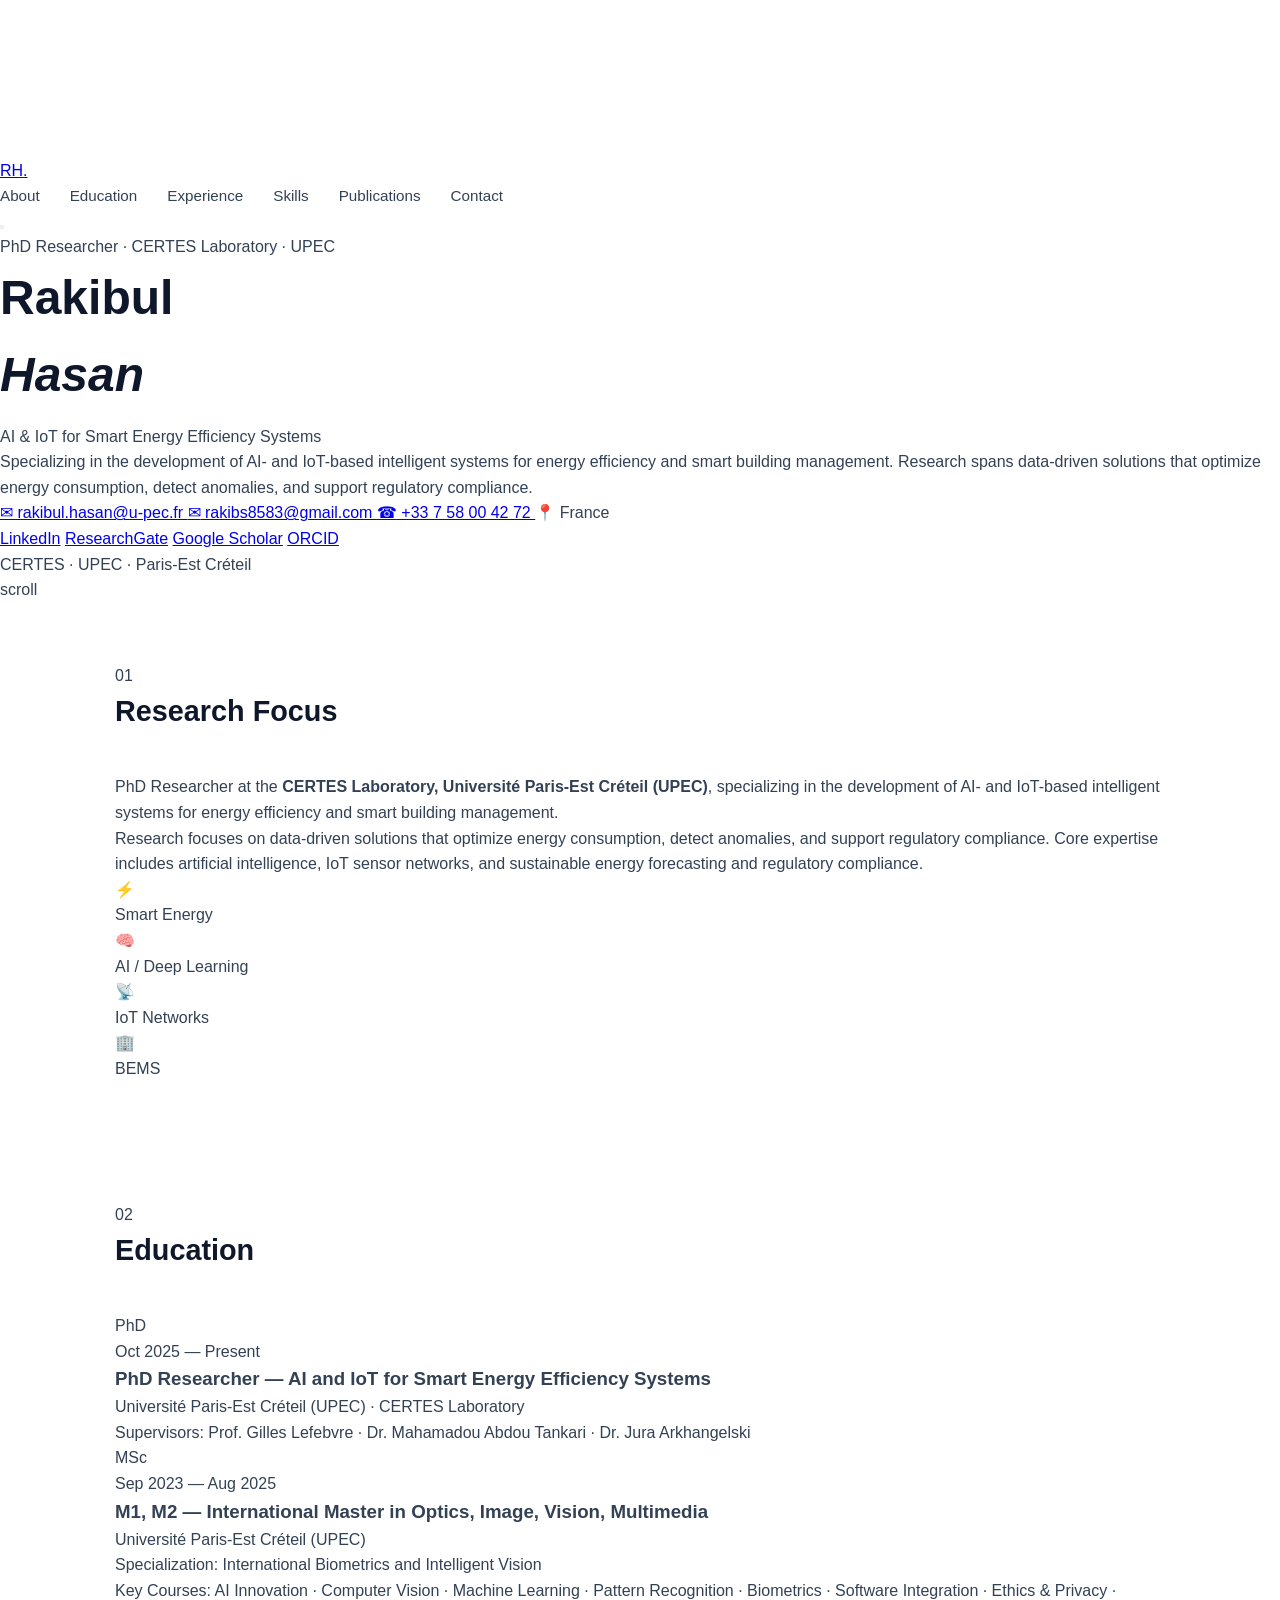
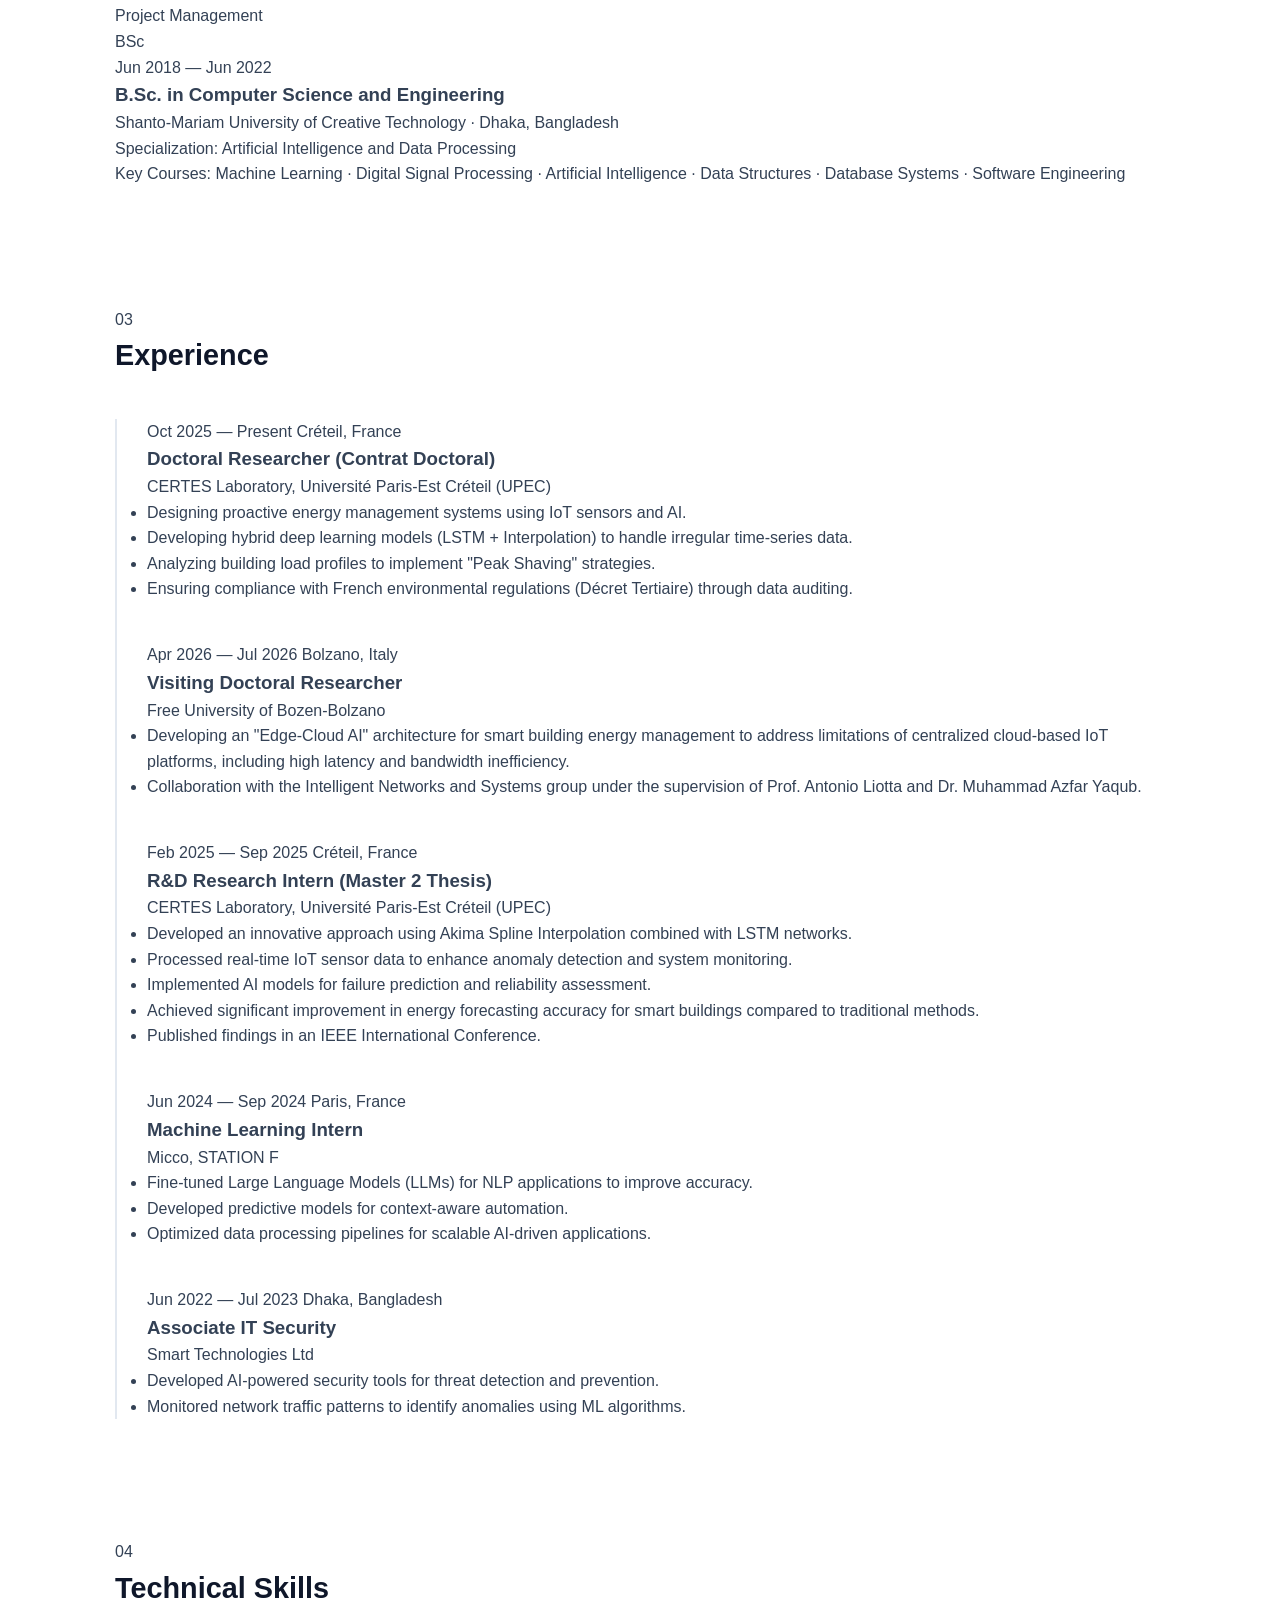
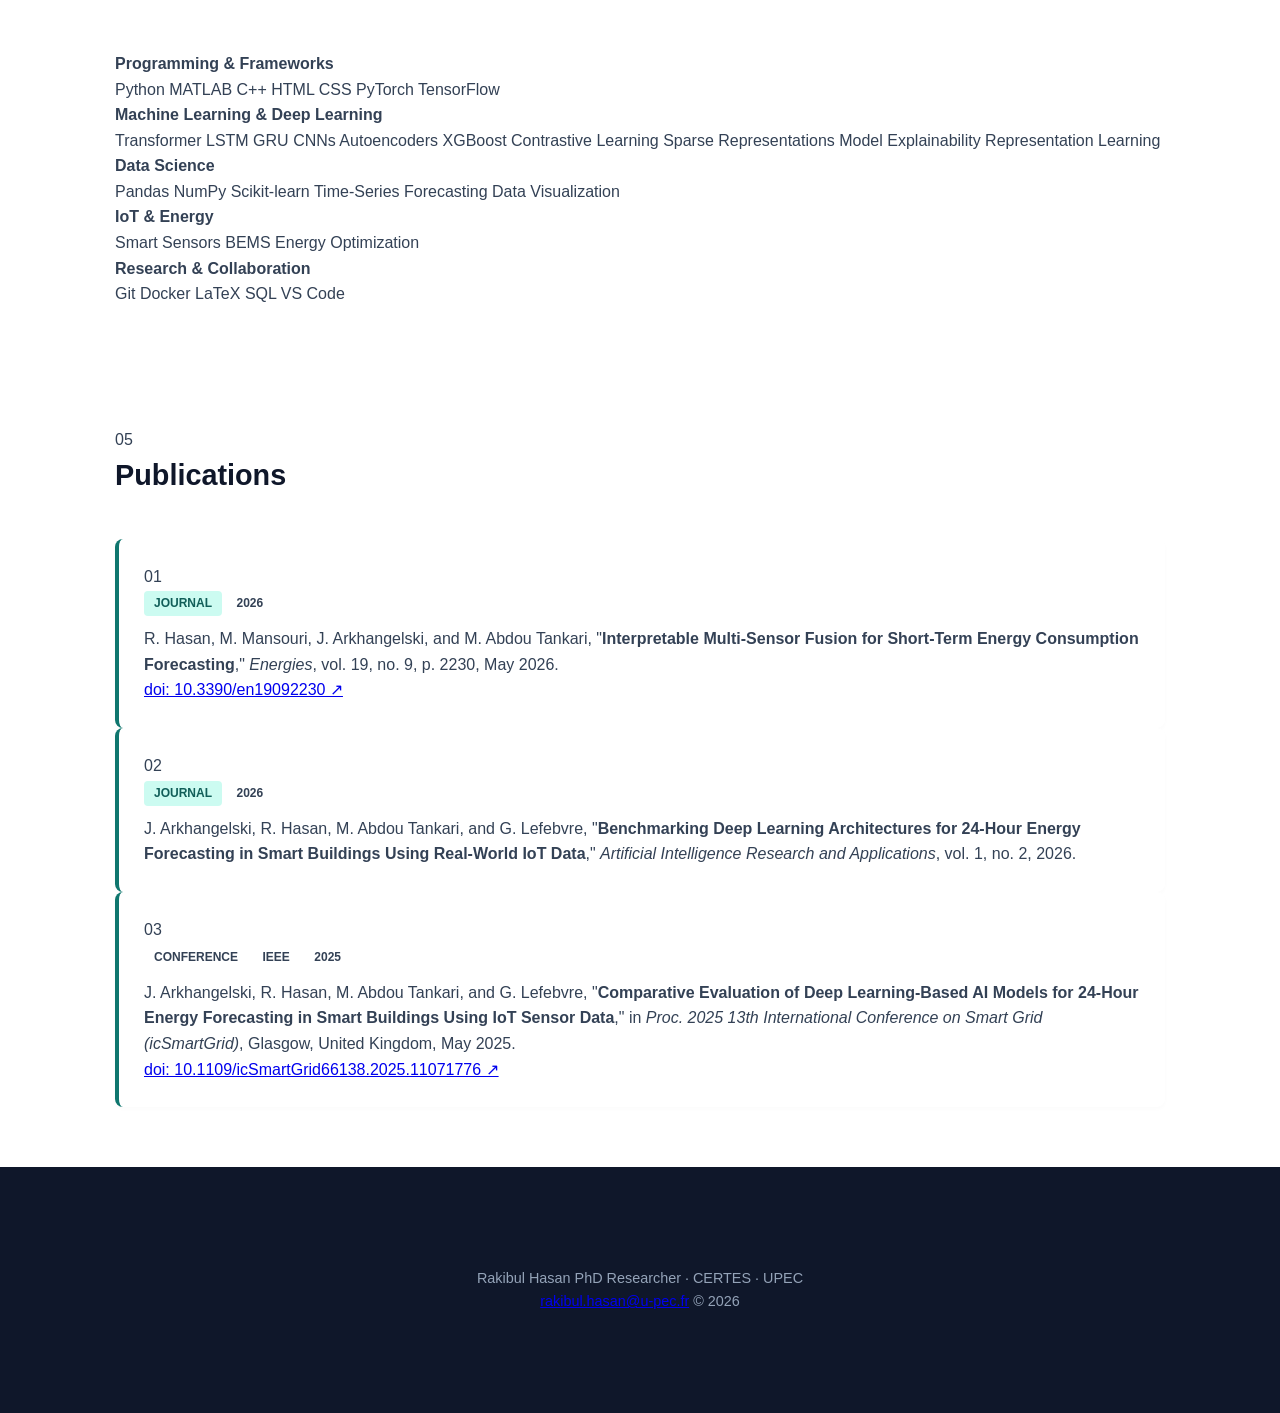
==== commit a09ea776: "Update index.html" ====
--- a/index.html
+++ b/index.html
@@ -1,128 +1,424 @@
 <!DOCTYPE html>
 <html lang="en">
 <head>
-    <meta charset="UTF-8">
-    <meta name="viewport" content="width=device-width, initial-scale=1.0">
-    <title>Rakibul Hasan | PhD Researcher</title>
-    <link rel="stylesheet" href="style.css">
-    <link rel="stylesheet" href="https://cdnjs.cloudflare.com/ajax/libs/font-awesome/6.4.0/css/all.min.css">
-    <link href="https://fonts.googleapis.com/css2?family=Inter:wght@300;400;500;600;700&display=swap" rel="stylesheet">
+  <meta charset="UTF-8" />
+  <meta name="viewport" content="width=device-width, initial-scale=1.0" />
+  <title>Rakibul Hasan — PhD Researcher</title>
+  <link rel="stylesheet" href="style.css" />
+  <link rel="preconnect" href="https://fonts.googleapis.com">
+  <link rel="preconnect" href="https://fonts.gstatic.com" crossorigin>
+  <link href="https://fonts.googleapis.com/css2?family=Cormorant+Garamond:ital,wght@0,300;0,400;0,600;1,300;1,400&family=DM+Mono:wght@300;400;500&family=Outfit:wght@300;400;500;600&display=swap" rel="stylesheet">
 </head>
 <body>
 
-    <header>
-        <nav class="container">
-            <div class="logo">RH.</div>
-            <ul class="nav-links">
-                <li><a href="#about">About</a></li>
-                <li><a href="#research">Research</a></li>
-                <li><a href="#publications">Publications</a></li>
-                <li><a href="#experience">Experience</a></li>
-                <li><a href="#skills">Skills</a></li>
+  <!-- IoT Mesh Canvas Background -->
+  <canvas id="mesh-canvas"></canvas>
+
+  <!-- Navigation -->
+  <nav id="navbar">
+    <div class="nav-inner">
+      <a href="#hero" class="nav-logo">RH<span class="dot">.</span></a>
+      <ul class="nav-links">
+        <li><a href="#about">About</a></li>
+        <li><a href="#education">Education</a></li>
+        <li><a href="#experience">Experience</a></li>
+        <li><a href="#skills">Skills</a></li>
+        <li><a href="#publications">Publications</a></li>
+        <li><a href="mailto:rakibul.hasan@u-pec.fr" class="nav-cta">Contact</a></li>
+      </ul>
+      <button class="nav-toggle" aria-label="Toggle menu">
+        <span></span><span></span><span></span>
+      </button>
+    </div>
+  </nav>
+
+  <!-- Hero Section -->
+  <section id="hero">
+    <div class="hero-content">
+      <p class="hero-label mono">PhD Researcher · CERTES Laboratory · UPEC</p>
+      <h1 class="hero-name">Rakibul<br><em>Hasan</em></h1>
+      <p class="hero-subtitle">AI &amp; IoT for Smart Energy Efficiency Systems</p>
+      <p class="hero-desc">
+        Specializing in the development of AI- and IoT-based intelligent systems for energy efficiency and smart building management. Research spans data-driven solutions that optimize energy consumption, detect anomalies, and support regulatory compliance.
+      </p>
+      <div class="hero-contact">
+        <a href="mailto:rakibul.hasan@u-pec.fr" class="contact-chip">
+          <span class="chip-icon">✉</span> rakibul.hasan@u-pec.fr
+        </a>
+        <a href="mailto:rakibs8583@gmail.com" class="contact-chip">
+          <span class="chip-icon">✉</span> rakibs8583@gmail.com
+        </a>
+        <a href="tel:+33758004272" class="contact-chip">
+          <span class="chip-icon">☎</span> +33 7 58 00 42 72
+        </a>
+        <span class="contact-chip static"><span class="chip-icon">📍</span> France</span>
+      </div>
+      <div class="hero-links">
+        <a href="#" class="ext-link" target="_blank" rel="noopener">LinkedIn</a>
+        <a href="#" class="ext-link" target="_blank" rel="noopener">ResearchGate</a>
+        <a href="#" class="ext-link" target="_blank" rel="noopener">Google Scholar</a>
+        <a href="#" class="ext-link" target="_blank" rel="noopener">ORCID</a>
+      </div>
+    </div>
+    <div class="hero-deco">
+      <div class="deco-ring ring-1"></div>
+      <div class="deco-ring ring-2"></div>
+      <div class="deco-ring ring-3"></div>
+      <div class="deco-label mono">CERTES · UPEC · Paris-Est Créteil</div>
+    </div>
+    <div class="scroll-hint">
+      <span class="mono">scroll</span>
+      <div class="scroll-line"></div>
+    </div>
+  </section>
+
+  <!-- About / Objective -->
+  <section id="about">
+    <div class="container">
+      <div class="section-header">
+        <span class="section-num mono">01</span>
+        <h2 class="section-title">Research Focus</h2>
+      </div>
+      <div class="about-grid">
+        <div class="about-text">
+          <p>
+            PhD Researcher at the <strong>CERTES Laboratory, Université Paris-Est Créteil (UPEC)</strong>, specializing in the development of AI- and IoT-based intelligent systems for energy efficiency and smart building management.
+          </p>
+          <p>
+            Research focuses on data-driven solutions that optimize energy consumption, detect anomalies, and support regulatory compliance. Core expertise includes artificial intelligence, IoT sensor networks, and sustainable energy forecasting and regulatory compliance.
+          </p>
+        </div>
+        <div class="about-pillars">
+          <div class="pillar">
+            <div class="pillar-icon">⚡</div>
+            <div class="pillar-label">Smart Energy</div>
+          </div>
+          <div class="pillar">
+            <div class="pillar-icon">🧠</div>
+            <div class="pillar-label">AI / Deep Learning</div>
+          </div>
+          <div class="pillar">
+            <div class="pillar-icon">📡</div>
+            <div class="pillar-label">IoT Networks</div>
+          </div>
+          <div class="pillar">
+            <div class="pillar-icon">🏢</div>
+            <div class="pillar-label">BEMS</div>
+          </div>
+        </div>
+      </div>
+    </div>
+  </section>
+
+  <!-- Education Section -->
+  <section id="education">
+    <div class="container">
+      <div class="section-header">
+        <span class="section-num mono">02</span>
+        <h2 class="section-title">Education</h2>
+      </div>
+      <div class="edu-grid">
+
+        <div class="edu-card">
+          <div class="edu-badge">PhD</div>
+          <div class="edu-body">
+            <span class="edu-period mono">Oct 2025 — Present</span>
+            <h3 class="edu-degree">PhD Researcher — AI and IoT for Smart Energy Efficiency Systems</h3>
+            <p class="edu-inst">Université Paris-Est Créteil (UPEC) · CERTES Laboratory</p>
+            <div class="edu-supervisors">
+              <span class="mono label-sm">Supervisors:</span>
+              Prof. Gilles Lefebvre · Dr. Mahamadou Abdou Tankari · Dr. Jura Arkhangelski
+            </div>
+          </div>
+        </div>
+
+        <div class="edu-card">
+          <div class="edu-badge">MSc</div>
+          <div class="edu-body">
+            <span class="edu-period mono">Sep 2023 — Aug 2025</span>
+            <h3 class="edu-degree">M1, M2 — International Master in Optics, Image, Vision, Multimedia</h3>
+            <p class="edu-inst">Université Paris-Est Créteil (UPEC)</p>
+            <p class="edu-spec">Specialization: International Biometrics and Intelligent Vision</p>
+            <div class="edu-courses">
+              <span class="mono label-sm">Key Courses:</span>
+              AI Innovation · Computer Vision · Machine Learning · Pattern Recognition · Biometrics · Software Integration · Ethics &amp; Privacy · Project Management
+            </div>
+          </div>
+        </div>
+
+        <div class="edu-card">
+          <div class="edu-badge">BSc</div>
+          <div class="edu-body">
+            <span class="edu-period mono">Jun 2018 — Jun 2022</span>
+            <h3 class="edu-degree">B.Sc. in Computer Science and Engineering</h3>
+            <p class="edu-inst">Shanto-Mariam University of Creative Technology · Dhaka, Bangladesh</p>
+            <p class="edu-spec">Specialization: Artificial Intelligence and Data Processing</p>
+            <div class="edu-courses">
+              <span class="mono label-sm">Key Courses:</span>
+              Machine Learning · Digital Signal Processing · Artificial Intelligence · Data Structures · Database Systems · Software Engineering
+            </div>
+          </div>
+        </div>
+
+      </div>
+    </div>
+  </section>
+
+  <!-- Experience Section -->
+  <section id="experience">
+    <div class="container">
+      <div class="section-header">
+        <span class="section-num mono">03</span>
+        <h2 class="section-title">Experience</h2>
+      </div>
+      <div class="timeline">
+
+        <div class="tl-item">
+          <div class="tl-marker">
+            <div class="tl-dot"></div>
+            <div class="tl-line"></div>
+          </div>
+          <div class="tl-content">
+            <div class="tl-meta">
+              <span class="tl-period mono">Oct 2025 — Present</span>
+              <span class="tl-loc">Créteil, France</span>
+            </div>
+            <h3 class="tl-role">Doctoral Researcher <span class="tl-type">(Contrat Doctoral)</span></h3>
+            <p class="tl-org">CERTES Laboratory, Université Paris-Est Créteil (UPEC)</p>
+            <ul class="tl-bullets">
+              <li>Designing proactive energy management systems using IoT sensors and AI.</li>
+              <li>Developing hybrid deep learning models (LSTM + Interpolation) to handle irregular time-series data.</li>
+              <li>Analyzing building load profiles to implement "Peak Shaving" strategies.</li>
+              <li>Ensuring compliance with French environmental regulations (Décret Tertiaire) through data auditing.</li>
             </ul>
-        </nav>
-    </header>
-
-    <section id="about" class="hero-section container">
-        <div class="hero-content">
-            <h1>Rakibul Hasan</h1>
-            <h2>PhD Researcher in AI & IoT for Smart Energy Systems</h2>
-            <p class="affiliation">
-                <i class="fa-solid fa-university"></i> CERTES Laboratory, Université Paris-Est Créteil (UPEC) <br>
-                <i class="fa-solid fa-plane-departure"></i> Visiting Doctoral Researcher, Free University of Bozen-Bolzano (UNIBZ)
+          </div>
+        </div>
+
+        <div class="tl-item">
+          <div class="tl-marker">
+            <div class="tl-dot"></div>
+            <div class="tl-line"></div>
+          </div>
+          <div class="tl-content">
+            <div class="tl-meta">
+              <span class="tl-period mono">Apr 2026 — Jul 2026</span>
+              <span class="tl-loc">Bolzano, Italy</span>
+            </div>
+            <h3 class="tl-role">Visiting Doctoral Researcher</h3>
+            <p class="tl-org">Free University of Bozen-Bolzano</p>
+            <ul class="tl-bullets">
+              <li>Developing an "Edge-Cloud AI" architecture for smart building energy management to address limitations of centralized cloud-based IoT platforms, including high latency and bandwidth inefficiency.</li>
+              <li>Collaboration with the Intelligent Networks and Systems group under the supervision of Prof. Antonio Liotta and Dr. Muhammad Azfar Yaqub.</li>
+            </ul>
+          </div>
+        </div>
+
+        <div class="tl-item">
+          <div class="tl-marker">
+            <div class="tl-dot"></div>
+            <div class="tl-line"></div>
+          </div>
+          <div class="tl-content">
+            <div class="tl-meta">
+              <span class="tl-period mono">Feb 2025 — Sep 2025</span>
+              <span class="tl-loc">Créteil, France</span>
+            </div>
+            <h3 class="tl-role">R&amp;D Research Intern <span class="tl-type">(Master 2 Thesis)</span></h3>
+            <p class="tl-org">CERTES Laboratory, Université Paris-Est Créteil (UPEC)</p>
+            <ul class="tl-bullets">
+              <li>Developed an innovative approach using Akima Spline Interpolation combined with LSTM networks.</li>
+              <li>Processed real-time IoT sensor data to enhance anomaly detection and system monitoring.</li>
+              <li>Implemented AI models for failure prediction and reliability assessment.</li>
+              <li>Achieved significant improvement in energy forecasting accuracy for smart buildings compared to traditional methods.</li>
+              <li>Published findings in an IEEE International Conference.</li>
+            </ul>
+          </div>
+        </div>
+
+        <div class="tl-item">
+          <div class="tl-marker">
+            <div class="tl-dot"></div>
+            <div class="tl-line"></div>
+          </div>
+          <div class="tl-content">
+            <div class="tl-meta">
+              <span class="tl-period mono">Jun 2024 — Sep 2024</span>
+              <span class="tl-loc">Paris, France</span>
+            </div>
+            <h3 class="tl-role">Machine Learning Intern</h3>
+            <p class="tl-org">Micco, STATION F</p>
+            <ul class="tl-bullets">
+              <li>Fine-tuned Large Language Models (LLMs) for NLP applications to improve accuracy.</li>
+              <li>Developed predictive models for context-aware automation.</li>
+              <li>Optimized data processing pipelines for scalable AI-driven applications.</li>
+            </ul>
+          </div>
+        </div>
+
+        <div class="tl-item last">
+          <div class="tl-marker">
+            <div class="tl-dot"></div>
+          </div>
+          <div class="tl-content">
+            <div class="tl-meta">
+              <span class="tl-period mono">Jun 2022 — Jul 2023</span>
+              <span class="tl-loc">Dhaka, Bangladesh</span>
+            </div>
+            <h3 class="tl-role">Associate IT Security</h3>
+            <p class="tl-org">Smart Technologies Ltd</p>
+            <ul class="tl-bullets">
+              <li>Developed AI-powered security tools for threat detection and prevention.</li>
+              <li>Monitored network traffic patterns to identify anomalies using ML algorithms.</li>
+            </ul>
+          </div>
+        </div>
+
+      </div>
+    </div>
+  </section>
+
+  <!-- Skills Section -->
+  <section id="skills">
+    <div class="container">
+      <div class="section-header">
+        <span class="section-num mono">04</span>
+        <h2 class="section-title">Technical Skills</h2>
+      </div>
+      <div class="skills-grid">
+
+        <div class="skill-group">
+          <h4 class="skill-group-title">Programming &amp; Frameworks</h4>
+          <div class="skill-tags">
+            <span class="tag">Python</span>
+            <span class="tag">MATLAB</span>
+            <span class="tag">C++</span>
+            <span class="tag">HTML</span>
+            <span class="tag">CSS</span>
+            <span class="tag">PyTorch</span>
+            <span class="tag">TensorFlow</span>
+          </div>
+        </div>
+
+        <div class="skill-group">
+          <h4 class="skill-group-title">Machine Learning &amp; Deep Learning</h4>
+          <div class="skill-tags">
+            <span class="tag">Transformer</span>
+            <span class="tag">LSTM</span>
+            <span class="tag">GRU</span>
+            <span class="tag">CNNs</span>
+            <span class="tag">Autoencoders</span>
+            <span class="tag">XGBoost</span>
+            <span class="tag">Contrastive Learning</span>
+            <span class="tag">Sparse Representations</span>
+            <span class="tag">Model Explainability</span>
+            <span class="tag">Representation Learning</span>
+          </div>
+        </div>
+
+        <div class="skill-group">
+          <h4 class="skill-group-title">Data Science</h4>
+          <div class="skill-tags">
+            <span class="tag">Pandas</span>
+            <span class="tag">NumPy</span>
+            <span class="tag">Scikit-learn</span>
+            <span class="tag">Time-Series Forecasting</span>
+            <span class="tag">Data Visualization</span>
+          </div>
+        </div>
+
+        <div class="skill-group">
+          <h4 class="skill-group-title">IoT &amp; Energy</h4>
+          <div class="skill-tags">
+            <span class="tag">Smart Sensors</span>
+            <span class="tag">BEMS</span>
+            <span class="tag">Energy Optimization</span>
+          </div>
+        </div>
+
+        <div class="skill-group">
+          <h4 class="skill-group-title">Research &amp; Collaboration</h4>
+          <div class="skill-tags">
+            <span class="tag">Git</span>
+            <span class="tag">Docker</span>
+            <span class="tag">LaTeX</span>
+            <span class="tag">SQL</span>
+            <span class="tag">VS Code</span>
+          </div>
+        </div>
+
+      </div>
+    </div>
+  </section>
+
+  <!-- Publications Section -->
+  <section id="publications">
+    <div class="container">
+      <div class="section-header">
+        <span class="section-num mono">05</span>
+        <h2 class="section-title">Publications</h2>
+      </div>
+      <div class="pub-list">
+
+        <article class="pub-item">
+          <div class="pub-num mono">01</div>
+          <div class="pub-body">
+            <div class="pub-badges">
+              <span class="pub-badge journal">Journal</span>
+              <span class="pub-badge year">2026</span>
+            </div>
+            <p class="pub-citation">
+              R. Hasan, M. Mansouri, J. Arkhangelski, and M. Abdou Tankari, "<strong>Interpretable Multi-Sensor Fusion for Short-Term Energy Consumption Forecasting</strong>," <em>Energies</em>, vol. 19, no. 9, p. 2230, May 2026.
             </p>
-            <p class="bio">
-                Developing data-driven, Edge-Cloud AI solutions to optimize building energy consumption, implement peak shaving strategies, and ensure regulatory compliance (Décret Tertiaire) for sustainable smart infrastructure.
+            <a href="https://doi.org/10.3390/en19092230" class="pub-doi mono" target="_blank" rel="noopener">doi: 10.3390/en19092230 ↗</a>
+          </div>
+        </article>
+
+        <article class="pub-item">
+          <div class="pub-num mono">02</div>
+          <div class="pub-body">
+            <div class="pub-badges">
+              <span class="pub-badge journal">Journal</span>
+              <span class="pub-badge year">2026</span>
+            </div>
+            <p class="pub-citation">
+              J. Arkhangelski, R. Hasan, M. Abdou Tankari, and G. Lefebvre, "<strong>Benchmarking Deep Learning Architectures for 24-Hour Energy Forecasting in Smart Buildings Using Real-World IoT Data</strong>," <em>Artificial Intelligence Research and Applications</em>, vol. 1, no. 2, 2026.
             </p>
-            <div class="social-links">
-                <a href="mailto:rakibul.hasan@u-pec.fr" title="Email"><i class="fa-solid fa-envelope"></i></a>
-                <a href="https://linkedin.com/in/rakibs8583" target="_blank" title="LinkedIn"><i class="fa-brands fa-linkedin"></i></a>
-                <a href="https://github.com/rakibs8583" target="_blank" title="GitHub"><i class="fa-brands fa-github"></i></a>
-                <a href="#" target="_blank" title="Google Scholar"><i class="fa-solid fa-graduation-cap"></i></a>
-                <a href="#" target="_blank" title="ResearchGate"><i class="fa-brands fa-researchgate"></i></a>
-            </div>
-        </div>
-        <div class="hero-image">
-            <img src="1.jpg" alt="Rakibul Hasan">
-        </div>
-    </section>
-
-    <section id="research" class="bg-light">
-        <div class="container">
-            <h3 class="section-title">Research Focus</h3>
-            <div class="grid-3">
-                <div class="card">
-                    <i class="fa-solid fa-microchip card-icon"></i>
-                    <h4>Edge-Cloud AI</h4>
-                    <p>Designing decentralized architectures for smart building energy management to overcome latency and bandwidth constraints of traditional cloud IoT platforms.</p>
-                </div>
-                <div class="card">
-                    <i class="fa-solid fa-chart-line card-icon"></i>
-                    <h4>Time-Series & Forecasting</h4>
-                    <p>Developing hybrid deep learning models (LSTM + Interpolation architectures) optimized for irregular, multi-sensor environmental and consumption datasets.</p>
-                </div>
-                <div class="card">
-                    <i class="fa-solid fa-leaf card-icon"></i>
-                    <h4>AI for Sustainability</h4>
-                    <p>Implementing data auditing frameworks for building load optimization, peak shaving, and adherence to European/French environmental regulations.</p>
-                </div>
-            </div>
-        </div>
-    </section>
-
-    <section id="publications" class="container">
-        <h3 class="section-title">Recent Publications</h3>
-        <div class="publication-list">
-            <div class="pub-item">
-                <span class="pub-badge journal">Journal</span>
-                <p class="pub-meta"><strong>R. Hasan</strong>, M. Mansouri, J. Arkhangelski, and M. Abdou Tankari</p>
-                <p class="pub-title">"Interpretable Multi-Sensor Fusion for Short-Term Energy Consumption Forecasting," <em>Energies</em>, vol. 19, no. 9, 2026.</p>
-                <div class="pub-links">
-                    <a href="https://doi.org/10.3390/en19092230" target="_blank"><i class="fa-solid fa-link"></i> DOI</a>
-                </div>
-            </div>
-            <div class="pub-item">
-                <span class="pub-badge journal">Journal</span>
-                <p class="pub-meta">J. Arkhangelski, <strong>R. Hasan</strong>, M. Abdou Tankari, and G. Lefebvre</p>
-                <p class="pub-title">"Benchmarking Deep Learning Architectures for 24-Hour Energy Forecasting in Smart Buildings Using Real-World IoT Data," <em>Artificial Intelligence Research and Applications</em>, 2026.</p>
-            </div>
-            <div class="pub-item">
-                <span class="pub-badge conference">Conference</span>
-                <p class="pub-meta">J. Arkhangelski, <strong>R. Hasan</strong>, M. Abdou Tankari, and G. Lefebvre</p>
-                <p class="pub-title">"Comparative Evaluation of Deep Learning-Based AI Models for 24-Hour Energy Forecasting in Smart Buildings Using IoT Sensor Data," in <em>Proc. icSmartGrid</em>, Glasgow, UK, 2025.</p>
-                <div class="pub-links">
-                    <a href="https://doi.org/10.1109/icSmartGrid66138.2025.11071776" target="_blank"><i class="fa-solid fa-link"></i> DOI</a>
-                </div>
-            </div>
-        </div>
-    </section>
-
-    <section id="experience" class="bg-light">
-        <div class="container">
-            <h3 class="section-title">Professional Experience</h3>
-            <div class="timeline">
-                <div class="timeline-item">
-                    <h4>Doctoral Researcher</h4>
-                    <p class="timeline-meta">CERTES Laboratory, UPEC | Oct 2025 – Present</p>
-                    <p>Designing proactive building energy management models, developing custom hybrid deep learning systems, and executing energy audits for compliance.</p>
-                </div>
-                <div class="timeline-item">
-                    <h4>Visiting Doctoral Researcher</h4>
-                    <p class="timeline-meta">Free University of Bozen-Bolzano | Apr 2026 – Jul 2026</p>
-                    <p>Collaborating with the Intelligent Networks and Systems group to build distributed Edge-Cloud configurations for high-efficiency IoT processing.</p>
-                </div>
-                <div class="timeline-item">
-                    <h4>R&D Research Intern (M2)</h4>
-                    <p class="timeline-meta">CERTES Laboratory, UPEC | Feb 2025 – Sep 2025</p>
-                    <p>Constructed an Akima Spline Interpolation + LSTM pipeline, enhancing multi-sensor failure prediction and signal processing accuracies.</p>
-                </div>
-            </div>
-        </div>
-    </section>
-
-    <footer>
-        <p>&copy; 2026 Rakibul Hasan. Powered by GitHub Pages.</p>
-    </footer>
-
+          </div>
+        </article>
+
+        <article class="pub-item">
+          <div class="pub-num mono">03</div>
+          <div class="pub-body">
+            <div class="pub-badges">
+              <span class="pub-badge conf">Conference</span>
+              <span class="pub-badge ieee">IEEE</span>
+              <span class="pub-badge year">2025</span>
+            </div>
+            <p class="pub-citation">
+              J. Arkhangelski, R. Hasan, M. Abdou Tankari, and G. Lefebvre, "<strong>Comparative Evaluation of Deep Learning-Based AI Models for 24-Hour Energy Forecasting in Smart Buildings Using IoT Sensor Data</strong>," in <em>Proc. 2025 13th International Conference on Smart Grid (icSmartGrid)</em>, Glasgow, United Kingdom, May 2025.
+            </p>
+            <a href="https://doi.org/10.1109/icSmartGrid66138.2025.11071776" class="pub-doi mono" target="_blank" rel="noopener">doi: 10.1109/icSmartGrid66138.2025.11071776 ↗</a>
+          </div>
+        </article>
+
+      </div>
+    </div>
+  </section>
+
+  <!-- Footer -->
+  <footer>
+    <div class="container footer-inner">
+      <div class="footer-left">
+        <span class="footer-name">Rakibul Hasan</span>
+        <span class="footer-title mono">PhD Researcher · CERTES · UPEC</span>
+      </div>
+      <div class="footer-right mono">
+        <a href="mailto:rakibul.hasan@u-pec.fr">rakibul.hasan@u-pec.fr</a>
+        <span class="footer-copy">© 2026</span>
+      </div>
+    </div>
+  </footer>
+
+  <script src="script.js"></script>
 </body>
 </html>
--- a/style.css
+++ b/style.css
@@ -1,348 +1,293 @@
-/* =========================================
-   1. VARIABLES & RESET
-   ========================================= */
+/* Color Palette & Global Variables */
 :root {
-    --bg-dark: #0f1115;
-    --bg-light: #161b22;
-    --text-main: #e6e6e6;
-    --text-muted: #a0a0a0;
-    --accent: #3b82f6; 
-    --accent-glow: rgba(59, 130, 246, 0.4);
-    --accent-green: #00d775; 
-    --accent-green-glow: rgba(0, 215, 117, 0.4);
-    --glass-bg: rgba(22, 27, 34, 0.6);
-    --glass-border: rgba(255, 255, 255, 0.1);
-    --font-heading: 'Playfair Display', serif;
-    --font-body: 'Inter', sans-serif;
-}
-
-
-/* Styling for the Primary Green Button */
-.btn-primary-green {
+    --primary-color: #0f766e;    /* Deep Emerald/Teal for Green Tech vibe */
+    --secondary-color: #0f172a;  /* Slate Blue / Dark Neutral */
+    --bg-light: #f8fafc;         /* Crisp Light Gray background */
+    --text-main: #334155;        /* Soft Charcoal text */
+    --text-muted: #64748b;       /* Subtle Gray text */
+    --white: #ffffff;
+    --container-width: 1050px;
+    --transition-fast: all 0.25s ease;
+}
+
+/* Global Reset */
+* {
+    margin: 0;
+    padding: 0;
+    box-sizing: border-box;
+}
+
+body {
+    font-family: 'Inter', sans-serif;
+    color: var(--text-main);
+    background-color: var(--white);
+    line-height: 1.6;
+}
+
+.container {
+    width: 90%;
+    max-width: var(--container-width);
+    margin: 0 auto;
+    padding: 60px 0;
+}
+
+/* Navigation Bar */
+header {
+    background-color: rgba(255, 255, 255, 0.95);
+    backdrop-filter: blur(5px);
+    position: sticky;
+    top: 0;
+    z-index: 100;
+    border-bottom: 1px solid #e2e8f0;
+}
+
+header nav {
+    display: flex;
+    justify-content: space-between;
+    align-items: center;
+    padding: 20px 0 !important;
+}
+
+.logo {
+    font-size: 1.4rem;
+    font-weight: 700;
+    color: var(--primary-color);
+}
+
+.nav-links {
+    display: flex;
+    list-style: none;
+    gap: 30px;
+}
+
+.nav-links a {
+    text-decoration: none;
+    color: var(--text-main);
+    font-weight: 500;
+    font-size: 0.95rem;
+    transition: var(--transition-fast);
+}
+
+.nav-links a:hover {
+    color: var(--primary-color);
+}
+
+/* Hero Section */
+.hero-section {
+    display: flex;
+    align-items: center;
+    justify-content: space-between;
+    gap: 40px;
+    padding-top: 100px;
+    padding-bottom: 100px;
+}
+
+.hero-content {
+    flex: 1.2;
+}
+
+.hero-content h1 {
+    font-size: 3rem;
+    color: var(--secondary-color);
+    margin-bottom: 10px;
+    font-weight: 700;
+}
+
+.hero-content h2 {
+    font-size: 1.35rem;
+    color: var(--primary-color);
+    font-weight: 500;
+    margin-bottom: 20px;
+}
+
+.affiliation {
+    font-size: 0.95rem;
+    color: var(--text-muted);
+    line-height: 1.8;
+    margin-bottom: 20px;
+}
+
+.affiliation i {
+    color: var(--primary-color);
+    width: 20px;
+}
+
+.bio {
+    font-size: 1.1rem;
+    color: var(--text-main);
+    margin-bottom: 30px;
+}
+
+.social-links {
+    display: flex;
+    gap: 20px;
+}
+
+.social-links a {
+    font-size: 1.5rem;
+    color: var(--text-muted);
+    transition: var(--transition-fast);
+}
+
+.social-links a:hover {
+    color: var(--primary-color);
+    transform: translateY(-3px);
+}
+
+.hero-image {
+    flex: 0.8;
+    display: flex;
+    justify-content: center;
+}
+
+.hero-image img {
+    width: 280px;
+    height: 280px;
+    object-fit: cover;
+    border-radius: 50%;
+    border: 4px solid var(--white);
+    box-shadow: 0 20px 25px -5px rgba(0,0,0,0.1), 0 10px 10px -5px rgba(0,0,0,0.04);
+}
+
+/* Global Sections styling */
+.bg-light {
+    background-color: var(--bg-light);
+}
+
+.section-title {
+    font-size: 1.8rem;
+    color: var(--secondary-color);
+    margin-bottom: 40px;
+    position: relative;
+    font-weight: 600;
+}
+
+/* Card Grids */
+.grid-3 {
+    display: grid;
+    grid-template-columns: repeat(auto-fit, minmax(300px, 1fr));
+    gap: 30px;
+}
+
+.card {
+    background: var(--white);
+    padding: 30px;
+    border-radius: 12px;
+    box-shadow: 0 4px 6px -1px rgba(0,0,0,0.05);
+    border: 1px solid #f1f5f9;
+}
+
+.card-icon {
+    font-size: 2rem;
+    color: var(--primary-color);
+    margin-bottom: 20px;
+}
+
+.card h4 {
+    font-size: 1.2rem;
+    margin-bottom: 12px;
+    color: var(--secondary-color);
+}
+
+/* Publications UI */
+.publication-list {
+    display: flex;
+    flex-direction: column;
+    gap: 25px;
+}
+
+.pub-item {
+    background: var(--white);
+    padding: 25px;
+    border-radius: 8px;
+    border-left: 4px solid var(--primary-color);
+    box-shadow: 0 2px 4px rgba(0,0,0,0.02);
+}
+
+.pub-badge {
     display: inline-block;
-    background-color: #00d775; /* Vibrant green */
-    color: #000000 !important; /* Black text for high contrast */
-    padding: 12px 28px;
-    border-radius: 5px;
-    font-weight: 700;
-    text-decoration: none !important; /* Removes the underline seen in your image */
+    padding: 3px 10px;
+    font-size: 0.75rem;
+    font-weight: 600;
     text-transform: uppercase;
-    letter-spacing: 1px;
-    transition: all 0.3s ease;
-    border: 1px solid #00d775;
-    cursor: pointer;
+    border-radius: 4px;
+    margin-bottom: 10px;
+}
+
+.pub-badge.journal { background-color: #ccfbf1; color: #115e59; }
+.pub-badge.conference { background-color: #dbeafe; color: #1e40af; }
+
+.pub-meta {
     font-size: 0.9rem;
-    margin-top: 10px;
-}
-
-/* Hover Effect: Turns Transparent with Blue Glow */
-.btn-primary-green:hover {
-    background-color: transparent;
-    color: #00d775 !important;
-    box-shadow: 0 0 20px rgba(0, 215, 117, 0.4);
-    transform: translateY(-2px);
-}
-
-* { margin: 0; padding: 0; box-sizing: border-box; }
-html { scroll-behavior: smooth; }
-body { background-color: var(--bg-dark); color: var(--text-main); font-family: var(--font-body); line-height: 1.6; overflow-x: hidden; }
-
-/* =========================================
-   2. LOADER & BACKGROUND
-   ========================================= */
-#loader {
-    position: fixed; top: 0; left: 0; width: 100%; height: 100%;
-    background: var(--bg-dark); z-index: 9999; display: flex;
-    justify-content: center; align-items: center; transition: opacity 0.5s ease;
-}
-.progress-bar { width: 200px; height: 2px; background: #333; margin: 0 auto; position: relative; overflow: hidden; }
-.progress-bar .fill { position: absolute; left: 0; top: 0; height: 100%; width: 0%; background: var(--accent); animation: load 2s ease-in-out forwards; }
-@keyframes load { 100% { width: 100%; } }
-#neural-canvas { position: fixed; top: 0; left: 0; width: 100%; height: 100%; z-index: -1; opacity: 0.6; }
-
-/* =========================================
-   3. NAVIGATION (One Line, White, No Underline)
-   ========================================= */
-.glass-nav {
-    position: fixed; top: 0; left: 0; width: 100%;
-    padding: 1.2rem 3%; background: rgba(15, 17, 21, 0.85);
-    backdrop-filter: blur(10px); z-index: 1000;
-    border-bottom: 1px solid var(--glass-border);
-    display: flex; justify-content: space-between; align-items: center;
-}
-
-.nav-container {
-    display: flex; justify-content: space-between; align-items: center;
-    width: 100%; max-width: 1200px; margin: 0 auto;
-}
-
-/* Forces links and icons into one line */
-.nav-right-group { display: flex; flex-direction: row; align-items: center; gap: 2rem; }
-.nav-links { display: flex; list-style: none; gap: 1.5rem; margin: 0; }
-
-/* White text, no underline */
-.nav-links a, .social-links-header a {
-    font-size: 0.85rem; text-transform: uppercase; letter-spacing: 1px; font-weight: 600;
-    color: #ffffff !important; text-decoration: none !important; transition: 0.3s;
-}
-
-.nav-links a:hover, .social-links-header a:hover { color: var(--accent-green) !important; }
-
-.social-links-header { display: flex; gap: 1rem; border-left: 1px solid var(--glass-border); padding-left: 1.5rem; }
-.social-links-header i { color: #ffffff !important; font-size: 1.1rem; }
-
-.nav-logo { height: 40px; width: auto; display: block; }
-
-/* =========================================
-   4. HERO & MOUSE (Green Dot Animation)
-   ========================================= */
-.hero { min-height: 100vh; display: flex; align-items: center; padding: 100px 20px 40px; position: relative; }
-.hero-grid { display: grid; grid-template-columns: 1.2fr 0.8fr; gap: 4rem; align-items: center; }
-.hero h1 { font-size: clamp(2.5rem, 4vw, 4rem); line-height: 1.1; margin-bottom: 10px; font-family: var(--font-heading); }
-.image-glow-container { padding: 3px; background: linear-gradient(135deg, var(--accent), var(--accent-green)); border-radius: 20px; box-shadow: 0 0 30px rgba(59, 130, 246, 0.3); }
-.profile-photo { width: 100%; border-radius: 18px; display: block; }
-
-/* Scroll Mouse Fix */
-.scroll-indicator { position: absolute; bottom: 30px; left: 50%; transform: translateX(-50%); text-align: center; color: var(--text-muted); }
-.mouse { width: 26px; height: 42px; border: 2px solid var(--text-muted); border-radius: 20px; position: relative; margin: 10px auto; }
-.mouse::before {
-    content: ''; position: absolute; top: 8px; left: 50%; transform: translateX(-50%);
-    width: 4px; height: 4px; background: var(--accent-green); border-radius: 50%;
-    animation: scrollWheel 1.5s infinite;
-}
-@keyframes scrollWheel { 0% { opacity: 1; top: 8px; } 100% { opacity: 0; top: 25px; } }
-
-/* =========================================
-   5. BUTTON STYLING
-   ========================================= */
-.btn-primary-green {
-    display: inline-block; background-color: var(--accent-green); color: #000000 !important;
-    padding: 12px 28px; border-radius: 5px; font-weight: 700; text-decoration: none !important;
-    text-transform: uppercase; letter-spacing: 1px; transition: 0.3s ease; border: 1px solid var(--accent-green); cursor: pointer;
-}
-.btn-primary-green:hover { background-color: transparent; color: var(--accent-green) !important; box-shadow: 0 0 20px var(--accent-green-glow); transform: translateY(-2px); }
-
-/* =========================================
-   6. SECTION CENTERING & GRIDS
-   ========================================= */
-.section-padding { padding: 60px 20px; text-align: center; } /* Reduced from 100px */
-.section-header { margin-bottom: 2.5rem; } /* Reduced from 4rem */
-.section-header h2 { font-size: 2.5rem; margin-bottom: 10px; font-family: var(--font-heading); }
-.section-header .line { width: 80px; height: 4px; background: var(--accent); margin: 15px auto; }
-.container { max-width: 1100px; margin: 0 auto; }
-
-.glass-card { 
-    background: var(--glass-bg); backdrop-filter: blur(12px); border: 1px solid var(--glass-border); 
-    border-radius: 12px; padding: 2rem; transition: 0.3s ease; text-align: left;
-}
-.glass-card:hover { border-color: var(--accent); transform: translateY(-5px); }
-
-.grid-layout, .supervisors-grid { display: grid; grid-template-columns: repeat(auto-fit, minmax(280px, 1fr)); gap: 1rem; } /* Reduced gap from 2rem */
-
-/* --- RESEARCH GRID (4 COLUMNS) --- */
-.grid-layout-four {
-    display: grid;
-    grid-template-columns: repeat(4, 1fr); 
-    gap: 1rem; /* Reduced from 1.5rem */
-}
-
-/* Ensure the container is wide enough for 4 columns */
-.container {
-    max-width: 1200px; 
-    margin: 0 auto;
-}
-
-/* Mobile Responsiveness for 4 columns */
-@media (max-width: 1024px) {
-    .grid-layout-four {
-        grid-template-columns: repeat(2, 1fr);
+    color: var(--text-muted);
+}
+
+.pub-title {
+    font-size: 1.05rem;
+    color: var(--secondary-color);
+    margin: 5px 0 12px 0;
+}
+
+.pub-links a {
+    text-decoration: none;
+    font-size: 0.85rem;
+    font-weight: 500;
+    color: var(--primary-color);
+}
+
+/* Timeline Experience */
+.timeline {
+    position: relative;
+    border-left: 2px solid #e2e8f0;
+    padding-left: 30px;
+    display: flex;
+    flex-direction: column;
+    gap: 40px;
+}
+
+.timeline-item {
+    position: relative;
+}
+
+.timeline-item::before {
+    content: '';
+    position: absolute;
+    left: -37px;
+    top: 5px;
+    width: 12px;
+    height: 12px;
+    border-radius: 50%;
+    background: var(--primary-color);
+    border: 2px solid var(--white);
+}
+
+.timeline-meta {
+    font-size: 0.9rem;
+    color: var(--primary-color);
+    font-weight: 500;
+    margin-bottom: 8px;
+}
+
+/* Footer */
+footer {
+    background: var(--secondary-color);
+    color: #94a3b8;
+    text-align: center;
+    padding: 40px 0;
+    font-size: 0.9rem;
+}
+
+/* Responsive adjustments */
+@media (max-width: 768px) {
+    .hero-section {
+        flex-direction: column-reverse;
+        text-align: center;
+        padding-top: 40px;
     }
-}
-
-@media (max-width: 600px) {
-    .grid-layout-four {
-        grid-template-columns: 1fr;
+    header nav {
+        flex-direction: column;
+        gap: 15px;
     }
-}
-
-/* --- THREE COLUMN ABOUT LAYOUT FIX --- */
-.about-grid-three {
-    display: flex;
-    align-items: stretch;
-    gap: 1.5rem; /* Reduced from 20px */
-    max-width: 1200px;
-    margin: 1.5rem auto 0; /* Reduced from 3rem */
-}
-
-/* Base style for all columns */
-.about-column {
-    display: flex;
-    flex-direction: column;
-}
-
-/* Image columns take 22% each */
-.img-col {
-    flex: 0 0 22%;
-}
-
-/* Text column takes the rest */
-.text-col {
-    flex: 1;
-    text-align: left;
-    padding-left: 20px;
-}
-
-/* Force the glow container to fill the full height of the column */
-.img-col .image-glow-container {
-    height: 100%;
-    width: 100%;
-    display: flex;
-}
-
-/* Force the images to fill the height perfectly without gaps */
-.fixed-height-photo {
-    width: 100%;
-    height: 100%; 
-    object-fit: cover; 
-    border-radius: 12px;
-}
-
-.text-col p {
-    margin-bottom: 0.8rem; /* Reduced from 1.2rem */
-    font-size: 1.02rem;
-}
-
-/* --- RESPONSIVE FIX --- */
-@media (max-width: 1024px) {
-    .about-grid-three {
-        flex-direction: column;
-        align-items: center;
-    }
-    .img-col {
-        width: 70%;
-        margin-bottom: 1rem; /* Reduced from 20px */
-    }
-    .fixed-height-photo {
-        height: 400px;
-    }
-    .text-col {
-        padding-left: 0;
-        text-align: center;
-    }
-}
-
-/* Styling to make Research Interest icons larger */
-.research-card .card-icon {
-    font-size: 3rem; /* Increased size (adjust between 2.5rem to 3.5rem as preferred) */
-    margin-bottom: 1.2rem; /* Adjusted spacing under the icon */
-    display: block; /* Ensures it sits correctly above the title */
-    transition: transform 0.3s ease; /* Smooth transition for hover effects */
-}
-
-/* Optional: Add a slight grow effect when hovering over the card */
-.research-card:hover .card-icon {
-    transform: scale(1.15); /* Makes the icon pop when you hover */
-}
-
-/* --- CONTACT SECTION SOCIAL ICONS FIX --- */
-
-/* Targets the container for the icons at the bottom of the contact card */
-.contact-socials {
-    display: flex;
-    justify-content: center;
-    gap: 25px;
-    margin-top: 1rem; /* Reduced from 20px */
-    margin-bottom: 1rem; /* Reduced from 20px */
-}
-
-/* Targets the individual icons (LinkedIn, ResearchGate, etc.) */
-.contact-socials a, 
-.contact-socials i {
-    color: #ffffff !important;
-    font-size: 2rem;
-    text-decoration: none !important;
-    transition: transform 0.3s ease, color 0.3s ease;
-}
-
-/* Adds a hover effect for a professional feel */
-.contact-socials a:hover {
-    color: #00d775 !important;
-    transform: scale(1.2);
-}
-
-
-/* --- CONTACT SECTION LINK COLOR UPDATES --- */
-
-/* 1. Target all text links (emails and address) in the contact grid */
-.contact-block a {
-    color: var(--accent-green) !important;
-    text-decoration: none;
-    transition: color 0.3s ease;
-}
-
-/* 2. Target the Hover state for these links */
-.contact-block a:hover {
-    color: var(--accent) !important;
-    text-decoration: underline;
-}
-
-/* 3. Target the large Social Icons at the bottom of the contact card */
-.contact-socials a, 
-.contact-socials i {
-    color: var(--accent-green) !important;
-    transition: transform 0.3s ease, color 0.3s ease;
-}
-
-/* 4. Target the Hover state for the Social Icons */
-.contact-socials a:hover i {
-    color: var(--accent) !important;
-    transform: scale(1.1);
-}
-
-/* =========================================
-   7. EXPERIENCE & TIMELINE
-   ========================================= */
-.experience-timeline { display: flex; flex-direction: column; gap: 1rem; } /* Reduced gap from 2rem */
-.exp-header { display: flex; justify-content: space-between; border-bottom: 1px solid var(--glass-border); padding-bottom: 0.5rem; margin-bottom: 1rem; } /* Reduced from 1rem/1.5rem */
-.exp-bullets li { position: relative; padding-left: 25px; margin-bottom: 8px; color: var(--text-muted); list-style: none; } /* Reduced from 10px */
-.exp-bullets li::before { content: '→'; position: absolute; left: 0; color: var(--accent-green); font-weight: bold; }
-
-.timeline-centered { position: relative; max-width: 1000px; margin: 0 auto; padding: 10px 0; } /* Reduced from 20px */
-.timeline-centered::before { content: ''; position: absolute; left: 50%; width: 2px; height: 100%; background: linear-gradient(to bottom, var(--accent), var(--accent-green)); transform: translateX(-50%); }
-.timeline-row { display: flex; align-items: center; margin-bottom: 25px; position: relative; } /* Reduced from 60px */
-.timeline-content { width: 45%; }
-.timeline-content.left { text-align: right; padding-right: 30px; }
-.timeline-content.right { text-align: left; padding-left: 30px; }
-.timeline-marker { width: 60px; height: 60px; background: var(--bg-dark); border: 2px solid var(--accent-green); border-radius: 50%; display: flex; justify-content: center; align-items: center; z-index: 2; box-shadow: 0 0 15px var(--accent-green-glow); margin: 0 auto; }
-
-/* =========================================
-   8. CONTACT (Centered & Full Width)
-   ========================================= */
-.contact-minimal { max-width: 1100px; margin: 0 auto; padding: 2rem; text-align: center; } /* Reduced from 4rem */
-.contact-grid { display: grid; grid-template-columns: 1fr 1fr; gap: 2rem; text-align: left; border-top: 1px solid var(--glass-border); padding-top: 1.5rem; margin-top: 1.5rem; } /* Reduced from 3rem/3rem/2rem */
-
-/* =========================================
-   9. SKILLS & LANGUAGES
-   ========================================= */
-.skills-grid-text { display: grid; grid-template-columns: repeat(auto-fit, minmax(320px, 1fr)); gap: 1rem; } /* Reduced gap from 2rem */
-.highlight-text { color: var(--accent-green); font-weight: 600; }
-.languages-two-col { display: grid; grid-template-columns: 1fr 1fr; gap: 1rem; } /* Reduced gap from 2rem */
-.proficiency-bar { width: 100%; height: 6px; background: rgba(255, 255, 255, 0.1); border-radius: 3px; overflow: hidden; margin-top: 5px; } /* Reduced from 10px */
-.level { height: 100%; background: linear-gradient(to right, var(--accent), var(--accent-green)); }
-.level.native { width: 100%; } .level.professional { width: 95%; } .level.professional-work { width: 80%; } .level.limited { width: 45%; }
-
-/* =========================================
-   10. ANIMATIONS & MOBILE
-   ========================================= */
-.reveal-on-scroll { opacity: 0; transform: translateY(20px); transition: 0.8s ease-out; } /* Reduced jump from 30px */
-.reveal-on-scroll.visible { opacity: 1; transform: translateY(0); }
-
-@media (max-width: 950px) {
-    .hero-grid, .languages-two-col, .contact-grid { grid-template-columns: 1fr; }
-    .hero { text-align: center; }
-    .nav-right-group { display: none; }
-    .timeline-centered::before { left: 20px; }
-    .timeline-row { flex-direction: column; align-items: flex-start; padding-left: 60px; margin-bottom: 30px; } /* Reduced margin */
-    .timeline-content { width: 100%; text-align: left !important; }
-    .timeline-marker { position: absolute; left: 0; }
-}+    .hero-content h1 { font-size: 2.2rem; }
+    .social-links { justify-content: center; }
+}
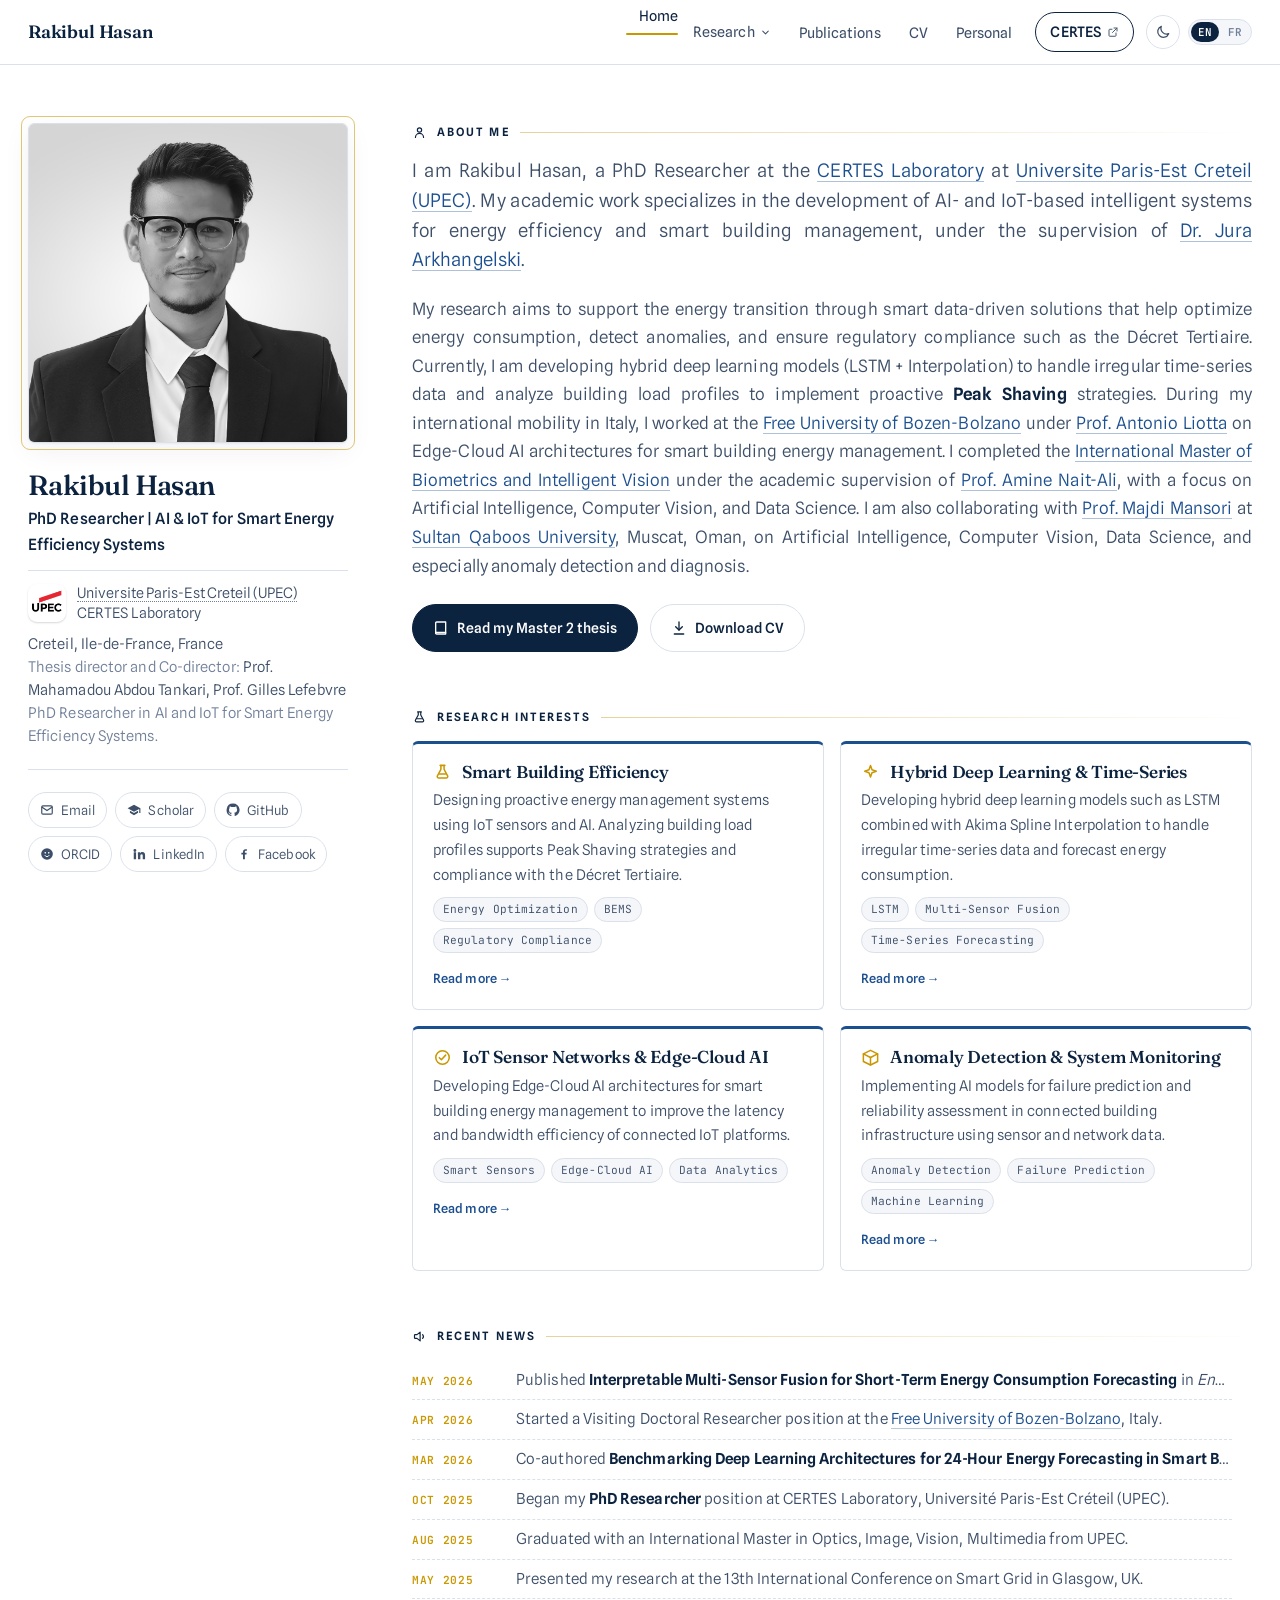
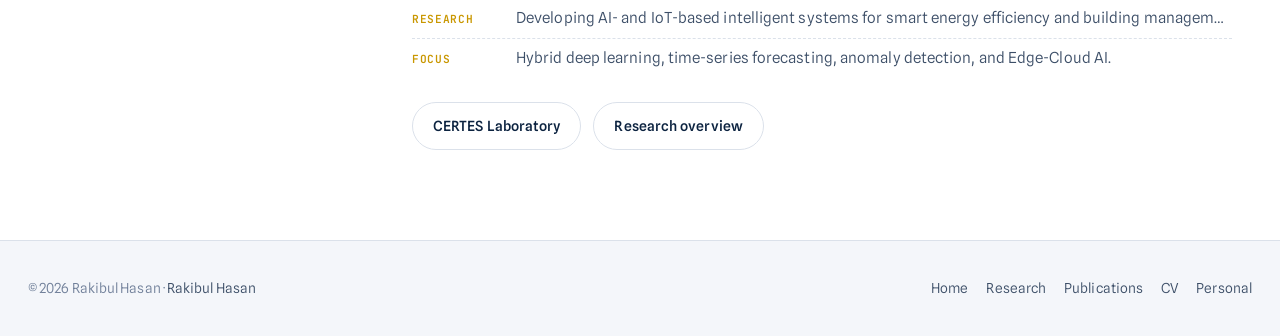
==== commit 18f0518a: "Add files via upload" ====
--- a/index.html
+++ b/index.html
@@ -1,424 +1,217 @@
-<!DOCTYPE html>
-<html lang="en">
-<head>
-  <meta charset="UTF-8" />
-  <meta name="viewport" content="width=device-width, initial-scale=1.0" />
-  <title>Rakibul Hasan — PhD Researcher</title>
-  <link rel="stylesheet" href="style.css" />
-  <link rel="preconnect" href="https://fonts.googleapis.com">
-  <link rel="preconnect" href="https://fonts.gstatic.com" crossorigin>
-  <link href="https://fonts.googleapis.com/css2?family=Cormorant+Garamond:ital,wght@0,300;0,400;0,600;1,300;1,400&family=DM+Mono:wght@300;400;500&family=Outfit:wght@300;400;500;600&display=swap" rel="stylesheet">
-</head>
-<body>
-
-  <!-- IoT Mesh Canvas Background -->
-  <canvas id="mesh-canvas"></canvas>
-
-  <!-- Navigation -->
-  <nav id="navbar">
-    <div class="nav-inner">
-      <a href="#hero" class="nav-logo">RH<span class="dot">.</span></a>
-      <ul class="nav-links">
-        <li><a href="#about">About</a></li>
-        <li><a href="#education">Education</a></li>
-        <li><a href="#experience">Experience</a></li>
-        <li><a href="#skills">Skills</a></li>
-        <li><a href="#publications">Publications</a></li>
-        <li><a href="mailto:rakibul.hasan@u-pec.fr" class="nav-cta">Contact</a></li>
-      </ul>
-      <button class="nav-toggle" aria-label="Toggle menu">
-        <span></span><span></span><span></span>
-      </button>
-    </div>
-  </nav>
-
-  <!-- Hero Section -->
-  <section id="hero">
-    <div class="hero-content">
-      <p class="hero-label mono">PhD Researcher · CERTES Laboratory · UPEC</p>
-      <h1 class="hero-name">Rakibul<br><em>Hasan</em></h1>
-      <p class="hero-subtitle">AI &amp; IoT for Smart Energy Efficiency Systems</p>
-      <p class="hero-desc">
-        Specializing in the development of AI- and IoT-based intelligent systems for energy efficiency and smart building management. Research spans data-driven solutions that optimize energy consumption, detect anomalies, and support regulatory compliance.
-      </p>
-      <div class="hero-contact">
-        <a href="mailto:rakibul.hasan@u-pec.fr" class="contact-chip">
-          <span class="chip-icon">✉</span> rakibul.hasan@u-pec.fr
-        </a>
-        <a href="mailto:rakibs8583@gmail.com" class="contact-chip">
-          <span class="chip-icon">✉</span> rakibs8583@gmail.com
-        </a>
-        <a href="tel:+33758004272" class="contact-chip">
-          <span class="chip-icon">☎</span> +33 7 58 00 42 72
-        </a>
-        <span class="contact-chip static"><span class="chip-icon">📍</span> France</span>
-      </div>
-      <div class="hero-links">
-        <a href="#" class="ext-link" target="_blank" rel="noopener">LinkedIn</a>
-        <a href="#" class="ext-link" target="_blank" rel="noopener">ResearchGate</a>
-        <a href="#" class="ext-link" target="_blank" rel="noopener">Google Scholar</a>
-        <a href="#" class="ext-link" target="_blank" rel="noopener">ORCID</a>
-      </div>
-    </div>
-    <div class="hero-deco">
-      <div class="deco-ring ring-1"></div>
-      <div class="deco-ring ring-2"></div>
-      <div class="deco-ring ring-3"></div>
-      <div class="deco-label mono">CERTES · UPEC · Paris-Est Créteil</div>
-    </div>
-    <div class="scroll-hint">
-      <span class="mono">scroll</span>
-      <div class="scroll-line"></div>
-    </div>
-  </section>
-
-  <!-- About / Objective -->
-  <section id="about">
-    <div class="container">
-      <div class="section-header">
-        <span class="section-num mono">01</span>
-        <h2 class="section-title">Research Focus</h2>
-      </div>
-      <div class="about-grid">
-        <div class="about-text">
-          <p>
-            PhD Researcher at the <strong>CERTES Laboratory, Université Paris-Est Créteil (UPEC)</strong>, specializing in the development of AI- and IoT-based intelligent systems for energy efficiency and smart building management.
-          </p>
-          <p>
-            Research focuses on data-driven solutions that optimize energy consumption, detect anomalies, and support regulatory compliance. Core expertise includes artificial intelligence, IoT sensor networks, and sustainable energy forecasting and regulatory compliance.
-          </p>
-        </div>
-        <div class="about-pillars">
-          <div class="pillar">
-            <div class="pillar-icon">⚡</div>
-            <div class="pillar-label">Smart Energy</div>
-          </div>
-          <div class="pillar">
-            <div class="pillar-icon">🧠</div>
-            <div class="pillar-label">AI / Deep Learning</div>
-          </div>
-          <div class="pillar">
-            <div class="pillar-icon">📡</div>
-            <div class="pillar-label">IoT Networks</div>
-          </div>
-          <div class="pillar">
-            <div class="pillar-icon">🏢</div>
-            <div class="pillar-label">BEMS</div>
-          </div>
-        </div>
-      </div>
-    </div>
-  </section>
-
-  <!-- Education Section -->
-  <section id="education">
-    <div class="container">
-      <div class="section-header">
-        <span class="section-num mono">02</span>
-        <h2 class="section-title">Education</h2>
-      </div>
-      <div class="edu-grid">
-
-        <div class="edu-card">
-          <div class="edu-badge">PhD</div>
-          <div class="edu-body">
-            <span class="edu-period mono">Oct 2025 — Present</span>
-            <h3 class="edu-degree">PhD Researcher — AI and IoT for Smart Energy Efficiency Systems</h3>
-            <p class="edu-inst">Université Paris-Est Créteil (UPEC) · CERTES Laboratory</p>
-            <div class="edu-supervisors">
-              <span class="mono label-sm">Supervisors:</span>
-              Prof. Gilles Lefebvre · Dr. Mahamadou Abdou Tankari · Dr. Jura Arkhangelski
-            </div>
-          </div>
-        </div>
-
-        <div class="edu-card">
-          <div class="edu-badge">MSc</div>
-          <div class="edu-body">
-            <span class="edu-period mono">Sep 2023 — Aug 2025</span>
-            <h3 class="edu-degree">M1, M2 — International Master in Optics, Image, Vision, Multimedia</h3>
-            <p class="edu-inst">Université Paris-Est Créteil (UPEC)</p>
-            <p class="edu-spec">Specialization: International Biometrics and Intelligent Vision</p>
-            <div class="edu-courses">
-              <span class="mono label-sm">Key Courses:</span>
-              AI Innovation · Computer Vision · Machine Learning · Pattern Recognition · Biometrics · Software Integration · Ethics &amp; Privacy · Project Management
-            </div>
-          </div>
-        </div>
-
-        <div class="edu-card">
-          <div class="edu-badge">BSc</div>
-          <div class="edu-body">
-            <span class="edu-period mono">Jun 2018 — Jun 2022</span>
-            <h3 class="edu-degree">B.Sc. in Computer Science and Engineering</h3>
-            <p class="edu-inst">Shanto-Mariam University of Creative Technology · Dhaka, Bangladesh</p>
-            <p class="edu-spec">Specialization: Artificial Intelligence and Data Processing</p>
-            <div class="edu-courses">
-              <span class="mono label-sm">Key Courses:</span>
-              Machine Learning · Digital Signal Processing · Artificial Intelligence · Data Structures · Database Systems · Software Engineering
-            </div>
-          </div>
-        </div>
-
-      </div>
-    </div>
-  </section>
-
-  <!-- Experience Section -->
-  <section id="experience">
-    <div class="container">
-      <div class="section-header">
-        <span class="section-num mono">03</span>
-        <h2 class="section-title">Experience</h2>
-      </div>
-      <div class="timeline">
-
-        <div class="tl-item">
-          <div class="tl-marker">
-            <div class="tl-dot"></div>
-            <div class="tl-line"></div>
-          </div>
-          <div class="tl-content">
-            <div class="tl-meta">
-              <span class="tl-period mono">Oct 2025 — Present</span>
-              <span class="tl-loc">Créteil, France</span>
-            </div>
-            <h3 class="tl-role">Doctoral Researcher <span class="tl-type">(Contrat Doctoral)</span></h3>
-            <p class="tl-org">CERTES Laboratory, Université Paris-Est Créteil (UPEC)</p>
-            <ul class="tl-bullets">
-              <li>Designing proactive energy management systems using IoT sensors and AI.</li>
-              <li>Developing hybrid deep learning models (LSTM + Interpolation) to handle irregular time-series data.</li>
-              <li>Analyzing building load profiles to implement "Peak Shaving" strategies.</li>
-              <li>Ensuring compliance with French environmental regulations (Décret Tertiaire) through data auditing.</li>
-            </ul>
-          </div>
-        </div>
-
-        <div class="tl-item">
-          <div class="tl-marker">
-            <div class="tl-dot"></div>
-            <div class="tl-line"></div>
-          </div>
-          <div class="tl-content">
-            <div class="tl-meta">
-              <span class="tl-period mono">Apr 2026 — Jul 2026</span>
-              <span class="tl-loc">Bolzano, Italy</span>
-            </div>
-            <h3 class="tl-role">Visiting Doctoral Researcher</h3>
-            <p class="tl-org">Free University of Bozen-Bolzano</p>
-            <ul class="tl-bullets">
-              <li>Developing an "Edge-Cloud AI" architecture for smart building energy management to address limitations of centralized cloud-based IoT platforms, including high latency and bandwidth inefficiency.</li>
-              <li>Collaboration with the Intelligent Networks and Systems group under the supervision of Prof. Antonio Liotta and Dr. Muhammad Azfar Yaqub.</li>
-            </ul>
-          </div>
-        </div>
-
-        <div class="tl-item">
-          <div class="tl-marker">
-            <div class="tl-dot"></div>
-            <div class="tl-line"></div>
-          </div>
-          <div class="tl-content">
-            <div class="tl-meta">
-              <span class="tl-period mono">Feb 2025 — Sep 2025</span>
-              <span class="tl-loc">Créteil, France</span>
-            </div>
-            <h3 class="tl-role">R&amp;D Research Intern <span class="tl-type">(Master 2 Thesis)</span></h3>
-            <p class="tl-org">CERTES Laboratory, Université Paris-Est Créteil (UPEC)</p>
-            <ul class="tl-bullets">
-              <li>Developed an innovative approach using Akima Spline Interpolation combined with LSTM networks.</li>
-              <li>Processed real-time IoT sensor data to enhance anomaly detection and system monitoring.</li>
-              <li>Implemented AI models for failure prediction and reliability assessment.</li>
-              <li>Achieved significant improvement in energy forecasting accuracy for smart buildings compared to traditional methods.</li>
-              <li>Published findings in an IEEE International Conference.</li>
-            </ul>
-          </div>
-        </div>
-
-        <div class="tl-item">
-          <div class="tl-marker">
-            <div class="tl-dot"></div>
-            <div class="tl-line"></div>
-          </div>
-          <div class="tl-content">
-            <div class="tl-meta">
-              <span class="tl-period mono">Jun 2024 — Sep 2024</span>
-              <span class="tl-loc">Paris, France</span>
-            </div>
-            <h3 class="tl-role">Machine Learning Intern</h3>
-            <p class="tl-org">Micco, STATION F</p>
-            <ul class="tl-bullets">
-              <li>Fine-tuned Large Language Models (LLMs) for NLP applications to improve accuracy.</li>
-              <li>Developed predictive models for context-aware automation.</li>
-              <li>Optimized data processing pipelines for scalable AI-driven applications.</li>
-            </ul>
-          </div>
-        </div>
-
-        <div class="tl-item last">
-          <div class="tl-marker">
-            <div class="tl-dot"></div>
-          </div>
-          <div class="tl-content">
-            <div class="tl-meta">
-              <span class="tl-period mono">Jun 2022 — Jul 2023</span>
-              <span class="tl-loc">Dhaka, Bangladesh</span>
-            </div>
-            <h3 class="tl-role">Associate IT Security</h3>
-            <p class="tl-org">Smart Technologies Ltd</p>
-            <ul class="tl-bullets">
-              <li>Developed AI-powered security tools for threat detection and prevention.</li>
-              <li>Monitored network traffic patterns to identify anomalies using ML algorithms.</li>
-            </ul>
-          </div>
-        </div>
-
-      </div>
-    </div>
-  </section>
-
-  <!-- Skills Section -->
-  <section id="skills">
-    <div class="container">
-      <div class="section-header">
-        <span class="section-num mono">04</span>
-        <h2 class="section-title">Technical Skills</h2>
-      </div>
-      <div class="skills-grid">
-
-        <div class="skill-group">
-          <h4 class="skill-group-title">Programming &amp; Frameworks</h4>
-          <div class="skill-tags">
-            <span class="tag">Python</span>
-            <span class="tag">MATLAB</span>
-            <span class="tag">C++</span>
-            <span class="tag">HTML</span>
-            <span class="tag">CSS</span>
-            <span class="tag">PyTorch</span>
-            <span class="tag">TensorFlow</span>
-          </div>
-        </div>
-
-        <div class="skill-group">
-          <h4 class="skill-group-title">Machine Learning &amp; Deep Learning</h4>
-          <div class="skill-tags">
-            <span class="tag">Transformer</span>
-            <span class="tag">LSTM</span>
-            <span class="tag">GRU</span>
-            <span class="tag">CNNs</span>
-            <span class="tag">Autoencoders</span>
-            <span class="tag">XGBoost</span>
-            <span class="tag">Contrastive Learning</span>
-            <span class="tag">Sparse Representations</span>
-            <span class="tag">Model Explainability</span>
-            <span class="tag">Representation Learning</span>
-          </div>
-        </div>
-
-        <div class="skill-group">
-          <h4 class="skill-group-title">Data Science</h4>
-          <div class="skill-tags">
-            <span class="tag">Pandas</span>
-            <span class="tag">NumPy</span>
-            <span class="tag">Scikit-learn</span>
-            <span class="tag">Time-Series Forecasting</span>
-            <span class="tag">Data Visualization</span>
-          </div>
-        </div>
-
-        <div class="skill-group">
-          <h4 class="skill-group-title">IoT &amp; Energy</h4>
-          <div class="skill-tags">
-            <span class="tag">Smart Sensors</span>
-            <span class="tag">BEMS</span>
-            <span class="tag">Energy Optimization</span>
-          </div>
-        </div>
-
-        <div class="skill-group">
-          <h4 class="skill-group-title">Research &amp; Collaboration</h4>
-          <div class="skill-tags">
-            <span class="tag">Git</span>
-            <span class="tag">Docker</span>
-            <span class="tag">LaTeX</span>
-            <span class="tag">SQL</span>
-            <span class="tag">VS Code</span>
-          </div>
-        </div>
-
-      </div>
-    </div>
-  </section>
-
-  <!-- Publications Section -->
-  <section id="publications">
-    <div class="container">
-      <div class="section-header">
-        <span class="section-num mono">05</span>
-        <h2 class="section-title">Publications</h2>
-      </div>
-      <div class="pub-list">
-
-        <article class="pub-item">
-          <div class="pub-num mono">01</div>
-          <div class="pub-body">
-            <div class="pub-badges">
-              <span class="pub-badge journal">Journal</span>
-              <span class="pub-badge year">2026</span>
-            </div>
-            <p class="pub-citation">
-              R. Hasan, M. Mansouri, J. Arkhangelski, and M. Abdou Tankari, "<strong>Interpretable Multi-Sensor Fusion for Short-Term Energy Consumption Forecasting</strong>," <em>Energies</em>, vol. 19, no. 9, p. 2230, May 2026.
-            </p>
-            <a href="https://doi.org/10.3390/en19092230" class="pub-doi mono" target="_blank" rel="noopener">doi: 10.3390/en19092230 ↗</a>
-          </div>
-        </article>
-
-        <article class="pub-item">
-          <div class="pub-num mono">02</div>
-          <div class="pub-body">
-            <div class="pub-badges">
-              <span class="pub-badge journal">Journal</span>
-              <span class="pub-badge year">2026</span>
-            </div>
-            <p class="pub-citation">
-              J. Arkhangelski, R. Hasan, M. Abdou Tankari, and G. Lefebvre, "<strong>Benchmarking Deep Learning Architectures for 24-Hour Energy Forecasting in Smart Buildings Using Real-World IoT Data</strong>," <em>Artificial Intelligence Research and Applications</em>, vol. 1, no. 2, 2026.
-            </p>
-          </div>
-        </article>
-
-        <article class="pub-item">
-          <div class="pub-num mono">03</div>
-          <div class="pub-body">
-            <div class="pub-badges">
-              <span class="pub-badge conf">Conference</span>
-              <span class="pub-badge ieee">IEEE</span>
-              <span class="pub-badge year">2025</span>
-            </div>
-            <p class="pub-citation">
-              J. Arkhangelski, R. Hasan, M. Abdou Tankari, and G. Lefebvre, "<strong>Comparative Evaluation of Deep Learning-Based AI Models for 24-Hour Energy Forecasting in Smart Buildings Using IoT Sensor Data</strong>," in <em>Proc. 2025 13th International Conference on Smart Grid (icSmartGrid)</em>, Glasgow, United Kingdom, May 2025.
-            </p>
-            <a href="https://doi.org/10.1109/icSmartGrid66138.2025.11071776" class="pub-doi mono" target="_blank" rel="noopener">doi: 10.1109/icSmartGrid66138.2025.11071776 ↗</a>
-          </div>
-        </article>
-
-      </div>
-    </div>
-  </section>
-
-  <!-- Footer -->
-  <footer>
-    <div class="container footer-inner">
-      <div class="footer-left">
-        <span class="footer-name">Rakibul Hasan</span>
-        <span class="footer-title mono">PhD Researcher · CERTES · UPEC</span>
-      </div>
-      <div class="footer-right mono">
-        <a href="mailto:rakibul.hasan@u-pec.fr">rakibul.hasan@u-pec.fr</a>
-        <span class="footer-copy">© 2026</span>
-      </div>
-    </div>
-  </footer>
-
-  <script src="script.js"></script>
-</body>
-</html>
+<!DOCTYPE html>
+<html lang="en">
+
+<meta http-equiv="content-type" content="text/html;charset=utf-8">
+<head>
+<meta charset="UTF-8">
+<meta name="viewport" content="width=device-width, initial-scale=1">
+<title>Rakibul Hasan | PhD Researcher at UPEC</title>
+<meta name="description" content="Academic portfolio of Rakibul Hasan, PhD Researcher at UPEC specializing in AI- and IoT-based intelligent systems for building energy efficiency and management.">
+<link rel="preconnect" href="https://fonts.googleapis.com/">
+<link rel="preconnect" href="https://fonts.gstatic.com/" crossorigin>
+<link href="https://fonts.googleapis.com/css2?family=Fraunces:opsz,wght@9..144,400..600&amp;family=Spline+Sans:wght@300..600&amp;family=JetBrains+Mono:wght@400;600&amp;display=swap" rel="stylesheet">
+<link rel="stylesheet" href="assets/stylec1d1.css?v=20260902a">
+<script src="assets/mainc1d1.js?v=20260902a"></script>
+</head>
+<body>
+
+<nav class="nav">
+  <div class="nav-inner">
+    <a href="index.html" class="brand">Rakibul Hasan</a>
+    <div class="nav-right">
+      <ul class="nav-links">
+        <li><a href="index.html" class="active">Home</a></li>
+        <li class="has-drop">
+          <a href="research.html">Research<svg class="caret" viewBox="0 0 24 24" aria-hidden="true"><path d="m6 9 6 6 6-6"/></svg></a>
+          <ul class="dropdown">
+            <li><a href="research.html#team">Current Team</a></li>
+            <li><a href="research.html#experience">Experience</a></li>
+            <li><a href="research.html#funding">Funding</a></li>
+            <li><a href="research.html#directions">Research Directions</a></li>
+          </ul>
+        </li>
+        <li><a href="publications.html">Publications</a></li>
+        <li><a href="cv.html">CV</a></li>
+        <li><a href="personal.html">Personal</a></li>
+        <li><a class="nav-cta" href="https://www.certes-upec.fr/" target="_blank" rel="noopener">CERTES<svg class="ext" viewBox="0 0 24 24" aria-hidden="true"><path d="M14 4h6v6"/><path d="M20 4 11 13"/><path d="M18 14v5a1.5 1.5 0 0 1-1.5 1.5h-11A1.5 1.5 0 0 1 4 19V8a1.5 1.5 0 0 1 1.5-1.5H10"/></svg></a></li>
+      </ul>
+      <button class="theme-toggle" aria-label="Toggle dark mode" title="Toggle dark mode">
+        <svg class="icon-moon" viewBox="0 0 24 24" aria-hidden="true"><path d="M20.5 14.5A8.5 8.5 0 0 1 9.5 3.5a8.5 8.5 0 1 0 11 11Z"/></svg>
+        <svg class="icon-sun" viewBox="0 0 24 24" aria-hidden="true"><circle cx="12" cy="12" r="4.4"/><path d="M12 2.5v2.4M12 19.1v2.4M2.5 12h2.4M19.1 12h2.4M4.9 4.9l1.7 1.7M17.4 17.4l1.7 1.7M19.1 4.9l-1.7 1.7M6.6 17.4l-1.7 1.7"/></svg>
+      </button>
+      <div class="language-toggle" aria-label="Choose language">
+        <button type="button" data-lang="en" class="active">EN</button><button type="button" data-lang="fr">FR</button>
+      </div>
+      <button class="nav-burger" aria-label="Menu">
+        <svg viewBox="0 0 24 24" fill="none" stroke="currentColor" stroke-width="2" stroke-linecap="round"><path d="M3 6h18M3 12h18M3 18h18"/></svg>
+      </button>
+    </div>
+  </div>
+</nav>
+
+<div class="wrap">
+<div class="layout">
+
+  <aside class="profile reveal">
+    <div class="profile-photo-wrap">
+      <img class="profile-photo" src="media/profile.png" alt="Rakibul Hasan">
+    </div>
+    <h1>Rakibul Hasan</h1>
+    <div class="role">PhD Researcher | AI &amp; IoT for Smart Energy Efficiency Systems</div>
+    <div class="uni-line">
+      <img class="crest sm" src="media/logos/upec.png" alt="Universite Paris-Est Creteil (UPEC)" loading="lazy">
+      <div class="ul-text">
+        <a href="https://www.certes-upec.fr/" target="_blank" rel="noopener">Universite Paris-Est Creteil (UPEC)</a><br>
+        CERTES Laboratory
+      </div>
+    </div>
+    <div class="affil" style="margin-top:10px;">
+      Creteil, Ile-de-France, France<br>
+      <span style="color:var(--ink-faint)">Thesis director and Co-director:</span>
+      Prof. Mahamadou Abdou Tankari, Prof. Gilles Lefebvre<br>
+      <span style="color:var(--ink-faint)">PhD Researcher in AI and IoT for Smart Energy Efficiency Systems.</span>
+    </div>
+    <div class="socials">
+      <a href="mailto:rakibul.hasan@u-pec.fr" title="Email">
+        <svg viewBox="0 0 24 24" fill="none" stroke="currentColor" stroke-width="2"><rect x="3" y="5" width="18" height="14" rx="2"/><path d="m3 7 9 6 9-6"/></svg> Email
+      </a>
+      <a href="https://scholar.google.com/citations?user=Wj20ANoAAAAJ&amp;hl=en" target="_blank" rel="noopener" title="Google Scholar">
+        <svg viewBox="0 0 24 24" fill="currentColor"><path d="M12 3 1 9l11 6 9-4.9V17h2V9zM5 13.2v3.4L12 21l7-4.4v-3.4l-7 3.8z"/></svg> Scholar
+      </a>
+      <a href="https://github.com/rakibs8583" target="_blank" rel="noopener" title="GitHub">
+        <svg viewBox="0 0 24 24" fill="currentColor"><path d="M12 1a11 11 0 0 0-3.5 21.4c.55.1.75-.24.75-.53v-1.8c-3 .65-3.7-1.45-3.7-1.45-.5-1.3-1.2-1.6-1.2-1.6-1-.68.07-.67.07-.67 1.1.08 1.7 1.15 1.7 1.15 1 1.7 2.6 1.2 3.2.92.1-.72.4-1.2.7-1.5-2.4-.27-4.9-1.2-4.9-5.3 0-1.2.42-2.1 1.1-2.85-.1-.27-.48-1.36.1-2.84 0 0 .92-.3 3 1.1a10.4 10.4 0 0 1 5.5 0c2.1-1.4 3-1.1 3-1.1.6 1.48.22 2.57.1 2.84.7.75 1.1 1.65 1.1 2.85 0 4.1-2.5 5-4.9 5.27.4.35.75 1 .75 2.05v3c0 .3.2.64.76.53A11 11 0 0 0 12 1z"/></svg> GitHub
+      </a>
+      <a href="https://orcid.org/0009-0006-4969-9141" target="_blank" rel="noopener" title="ORCID">
+        <svg viewBox="0 0 24 24" fill="currentColor"><circle cx="12" cy="12" r="10"/><circle cx="9" cy="10" r="1.4" fill="var(--surface)"/><circle cx="15" cy="10" r="1.4" fill="var(--surface)"/><path d="M8.5 14.5a4 4 0 0 0 7 0" stroke="var(--surface)" stroke-width="1.6" fill="none" stroke-linecap="round"/></svg> ORCID
+      </a>
+      <a href="https://linkedin.com/in/rakibs8583" target="_blank" rel="noopener" title="LinkedIn">
+        <svg viewBox="0 0 24 24" fill="currentColor"><path d="M4.98 3.5A2.5 2.5 0 1 1 5 8.5a2.5 2.5 0 0 1-.02-5zM3 9h4v12H3zM10 9h3.8v1.7h.05c.53-1 1.83-2.05 3.77-2.05 4 0 4.8 2.6 4.8 6V21h-4v-5.6c0-1.34-.03-3.07-1.9-3.07-1.9 0-2.2 1.46-2.2 2.97V21h-4z"/></svg> LinkedIn
+      </a>
+      <a href="https://www.facebook.com/rakibs8583" target="_blank" rel="noopener" title="Facebook">
+        <svg viewBox="0 0 24 24" fill="currentColor"><path d="M13.5 21v-8h2.7l.4-3h-3.1V8.1c0-.9.3-1.6 1.7-1.6h1.8V3.8c-.3 0-1.3-.1-2.5-.1-2.5 0-4.2 1.5-4.2 4.3V10H7.5v3h2.8v8z"/></svg> Facebook
+      </a>
+    </div>
+  </aside>
+
+  <main class="main">
+
+    <section class="section reveal d2" id="about">
+      <div class="eyebrow"><svg viewBox="0 0 24 24" aria-hidden="true"><circle cx="12" cy="8" r="3.4"/><path d="M5.5 20a6.5 6.5 0 0 1 13 0"/></svg>About me</div>
+      <div class="prose justify">
+        <p class="lead">I am Rakibul Hasan, a PhD Researcher at the <a href="https://www.certes-upec.fr/" target="_blank" rel="noopener">CERTES Laboratory</a> at <a href="https://www.u-pec.fr/" target="_blank" rel="noopener">Universite Paris-Est Creteil (UPEC)</a>. My academic work specializes in the development of AI- and IoT-based intelligent systems for energy efficiency and smart building management, under the supervision of <a href="https://www.certes-upec.fr/membres/jura-arkhangelski/" target="_blank" rel="noopener">Dr. Jura Arkhangelski</a>.</p>
+        <p>My research aims to support the energy transition through smart data-driven solutions that help optimize energy consumption, detect anomalies, and ensure regulatory compliance such as the Décret Tertiaire. Currently, I am developing hybrid deep learning models (LSTM + Interpolation) to handle irregular time-series data and analyze building load profiles to implement proactive <strong>Peak Shaving</strong> strategies. During my international mobility in Italy, I worked at the <a href="https://www.unibz.it/en/faculties/engineering/academic-staff/person/41903-antonio-liotta" target="_blank" rel="noopener">Free University of Bozen-Bolzano</a> under <a href="https://www.unibz.it/en/faculties/engineering/academic-staff/person/41903-antonio-liotta" target="_blank" rel="noopener">Prof. Antonio Liotta</a> on Edge-Cloud AI architectures for smart building energy management. I completed the <a href="https://www.international-master-biometrics-intelligent-vision.org/" target="_blank" rel="noopener">International Master of Biometrics and Intelligent Vision</a> under the academic supervision of <a href="https://www.amine-nait-ali.org/" target="_blank" rel="noopener">Prof. Amine Nait-Ali</a>, with a focus on Artificial Intelligence, Computer Vision, and Data Science. I am also collaborating with <a href="https://sites.google.com/view/ssirg2mm/home" target="_blank" rel="noopener">Prof. Majdi Mansori</a> at <a href="https://www.squ.edu.om/" target="_blank" rel="noopener">Sultan Qaboos University</a>, Muscat, Oman, on Artificial Intelligence, Computer Vision, Data Science, and especially anomaly detection and diagnosis.</p>
+      </div>
+      <div class="btn-row">
+        <button type="button" class="btn js-diss">
+          <svg viewBox="0 0 24 24"><path d="M4 4.5A1.5 1.5 0 0 1 5.5 3H19v15.5H5.5A1.5 1.5 0 0 0 4 20Z"/><path d="M19 18.5V21H5.5A1.5 1.5 0 0 1 4 19.5"/></svg>
+          Read my Master 2 thesis
+        </button>
+        <a class="btn ghost" href="media/cv.pdf" target="_blank" rel="noopener">
+          <svg viewBox="0 0 24 24"><path d="M12 3v12"/><path d="m7 10 5 5 5-5"/><path d="M5 21h14"/></svg>
+          Download CV
+        </a>
+        </a>
+      </div>
+    </section>
+
+    <section class="section reveal d3" id="interests">
+      <div class="eyebrow"><svg viewBox="0 0 24 24" aria-hidden="true"><path d="M9 3h6M10 3v5l-4.6 8.5A2 2 0 0 0 7.2 19h9.6a2 2 0 0 0 1.8-2.5L14 8V3"/><path d="M8 14h8"/></svg>Research interests</div>
+      <div class="interests">
+        <a class="interest" href="research.html#energy-efficiency">
+          <div class="ihead"><svg viewBox="0 0 24 24" aria-hidden="true"><path d="M9 3h6M10 3v5l-4.6 8.5A2 2 0 0 0 7.2 19h9.6a2 2 0 0 0 1.8-2.5L14 8V3"/><path d="M8 14h8"/></svg><h3>Smart Building Efficiency</h3></div>
+          <p>Designing proactive energy management systems using IoT sensors and AI. Analyzing building load profiles supports Peak Shaving strategies and compliance with the Décret Tertiaire.</p>
+          <div class="tags"><span class="tag">Energy Optimization</span><span class="tag">BEMS</span><span class="tag">Regulatory Compliance</span></div>
+          <span class="go">Read more &#8594;</span>
+        </a>
+        <a class="interest" href="research.html#deep-learning">
+          <div class="ihead"><svg viewBox="0 0 24 24" aria-hidden="true"><path d="M12 3.2l1.9 5.4 5.4 1.9-5.4 1.9L12 17.8l-1.9-5.4L4.7 10.5l5.4-1.9Z"/></svg><h3>Hybrid Deep Learning &amp; Time-Series</h3></div>
+          <p>Developing hybrid deep learning models such as LSTM combined with Akima Spline Interpolation to handle irregular time-series data and forecast energy consumption.</p>
+          <div class="tags"><span class="tag">LSTM</span><span class="tag">Multi-Sensor Fusion</span><span class="tag">Time-Series Forecasting</span></div>
+          <span class="go">Read more &#8594;</span>
+        </a>
+        <a class="interest" href="research.html#iot-networks">
+          <div class="ihead"><svg viewBox="0 0 24 24" aria-hidden="true"><circle cx="12" cy="12" r="8.5"/><path d="M8 12.2l2.6 2.6L16 9"/></svg><h3>IoT Sensor Networks &amp; Edge-Cloud AI</h3></div>
+          <p>Developing Edge-Cloud AI architectures for smart building energy management to improve the latency and bandwidth efficiency of connected IoT platforms.</p>
+          <div class="tags"><span class="tag">Smart Sensors</span><span class="tag">Edge-Cloud AI</span><span class="tag">Data Analytics</span></div>
+          <span class="go">Read more &#8594;</span>
+        </a>
+        <a class="interest" href="research.html#anomaly-detection">
+          <div class="ihead"><svg viewBox="0 0 24 24" aria-hidden="true"><path d="M3 7.5 12 3l9 4.5-9 4.5-9-4.5Z"/><path d="M3 7.5V17l9 4.5 9-4.5V7.5"/><path d="M12 12v9.5"/></svg><h3>Anomaly Detection &amp; System Monitoring</h3></div>
+          <p>Implementing AI models for failure prediction and reliability assessment in connected building infrastructure using sensor and network data.</p>
+          <div class="tags"><span class="tag">Anomaly Detection</span><span class="tag">Failure Prediction</span><span class="tag">Machine Learning</span></div>
+          <span class="go">Read more &#8594;</span>
+        </a>
+      </div>
+    </section>
+
+    <section class="section reveal d4" id="news">
+      <div class="eyebrow"><svg viewBox="0 0 24 24" aria-hidden="true"><path d="M4 10v4a1 1 0 0 0 1 1h3l5 4V5L8 9H5a1 1 0 0 0-1 1Z"/><path d="M17 9a4.5 4.5 0 0 1 0 6"/></svg>Recent news</div>
+      <div class="newslist">
+        <div class="news-item">
+          <span class="n-when">May 2026</span>
+          <span class="n-text">Published <b>Interpretable Multi-Sensor Fusion for Short-Term Energy Consumption Forecasting</b> in <i>Energies</i>.</span>
+        </div>
+        <div class="news-item">
+          <span class="n-when">Apr 2026</span>
+          <span class="n-text">Started a Visiting Doctoral Researcher position at the <a href="https://www.unibz.it/" target="_blank" rel="noopener">Free University of Bozen-Bolzano</a>, Italy.</span>
+        </div>
+        <div class="news-item">
+          <span class="n-when">Mar 2026</span>
+          <span class="n-text">Co-authored <b>Benchmarking Deep Learning Architectures for 24-Hour Energy Forecasting in Smart Buildings Using Real-World IoT Data</b>.</span>
+        </div>
+        <div class="news-item">
+          <span class="n-when">Oct 2025</span>
+          <span class="n-text">Began my <b>PhD Researcher</b> position at CERTES Laboratory, Université Paris-Est Créteil (UPEC).</span>
+        </div>
+        <div class="news-item">
+          <span class="n-when">Aug 2025</span>
+          <span class="n-text">Graduated with an International Master in Optics, Image, Vision, Multimedia from UPEC.</span>
+        </div>
+        <div class="news-item">
+          <span class="n-when">May 2025</span>
+          <span class="n-text">Presented my research at the 13th International Conference on Smart Grid in Glasgow, UK.</span>
+        </div>
+        <div class="news-item">
+          <span class="n-when">Research</span>
+          <span class="n-text">Developing AI- and IoT-based intelligent systems for smart energy efficiency and building management.</span>
+        </div>
+        <div class="news-item">
+          <span class="n-when">Focus</span>
+          <span class="n-text">Hybrid deep learning, time-series forecasting, anomaly detection, and Edge-Cloud AI.</span>
+        </div>
+      </div>
+      <div class="btn-row">
+        <a href="https://www.certes-upec.fr/" target="_blank" rel="noopener" class="btn ghost">CERTES Laboratory</a>
+        <a href="research.html" class="btn ghost">Research overview</a>
+      </div>
+    </section>
+
+  </main>
+</div>
+</div>
+
+<div class="modal-overlay" id="diss-modal" role="dialog" aria-modal="true" aria-labelledby="diss-title">
+  <div class="modal">
+    <button class="modal-close" aria-label="Close">&times;</button>
+    <div class="m-eyebrow">In progress</div>
+    <h3 id="diss-title">Development of an Intelligent Energy Efficiency Tool for Buildings using Artificial Intelligence &amp; IoT</h3>
+    <p>This is my Master 2 thesis. Please <a href="mailto:rakibul.hasan@u-pec.fr">email me</a> if you would like a copy.</p>
+  </div>
+</div>
+
+<footer class="footer">
+  <div class="footer-inner">
+    <div>© 2026 Rakibul Hasan · <a href="index.html">Rakibul Hasan</a></div>
+    <div class="fnav">
+      <a href="index.html">Home</a>
+      <a href="research.html">Research</a>
+      <a href="publications.html">Publications</a>
+      <a href="cv.html">CV</a>
+      <a href="personal.html">Personal</a>
+    </div>
+  </div>
+</footer>
+
+</body>
+
+</html>
--- a/assets/stylec1d1.css
+++ b/assets/stylec1d1.css
@@ -0,0 +1,1160 @@
+/* =========================================================================
+   Nishat Raihan · academic site
+   Light: pure white with University of Notre Dame palette
+   (Blue #0C2340, Dome Gold #C99700). Dark: deep navy equivalents.
+   Type: Fraunces (display serif) + Spline Sans (body) + JetBrains Mono.
+   ========================================================================= */
+
+:root {
+  --nd-blue:        #0c2340;
+  --nd-blue-mid:    #143865;
+  --nd-blue-bright: #1c4f8f;
+  --nd-gold:        #c99700;
+  --nd-gold-bright: #d39f10;
+  --nd-gold-warm:   #ae9142;
+
+  --bg:        #ffffff;
+  --bg-soft:   #f4f6fa;          /* faint navy tint for chips and footer */
+  --surface:   #ffffff;
+  --ink:       #0c2340;          /* body text in ND blue */
+  --ink-soft:  #3d4f68;
+  --ink-faint: #71809a;
+  --line:      #dbe1ea;          /* navy-tinted hairline */
+  --line-gold: #e7d29a;          /* gold hairline for accents */
+  --accent:    var(--nd-blue);
+  --link:      var(--nd-blue-bright);
+  --gold:      var(--nd-gold);
+  --halo:      rgba(201, 151, 0, 0.10);
+  --nav-bg:    rgba(255, 255, 255, 0.88);
+  --btn-bg:    var(--nd-blue);
+  --btn-bg-hover: var(--nd-blue-mid);
+  --btn-ink:   #ffffff;
+  --overlay:   rgba(12, 35, 64, 0.5);
+
+  --maxw: 1300px;
+  --radius: 4px;
+  --shadow: 0 1px 2px rgba(12, 35, 64, 0.05), 0 8px 28px rgba(12, 35, 64, 0.06);
+
+  --serif: "Fraunces", Georgia, "Times New Roman", serif;
+  --sans:  "Spline Sans", -apple-system, BlinkMacSystemFont, "Segoe UI", sans-serif;
+  --mono:  "JetBrains Mono", ui-monospace, "SF Mono", Menlo, monospace;
+}
+
+/* dark theme tokens (explicit choice) */
+html[data-theme="dark"] {
+  --bg:        #0b1422;
+  --bg-soft:   #14213a;
+  --surface:   #101c31;
+  --ink:       #e8edf6;
+  --ink-soft:  #b4c1d6;
+  --ink-faint: #7f90aa;
+  --line:      #22334e;
+  --line-gold: #55461d;
+  --accent:    #dfe7f3;
+  --link:      #7fb0e8;
+  --gold:      #d9a923;
+  --halo:      rgba(217, 169, 35, 0.12);
+  --nav-bg:    rgba(11, 20, 34, 0.86);
+  --btn-bg:    var(--nd-blue-bright);
+  --btn-bg-hover: #2a62aa;
+  --btn-ink:   #ffffff;
+  --overlay:   rgba(2, 8, 18, 0.66);
+  --shadow: 0 1px 2px rgba(0, 0, 0, 0.3), 0 8px 28px rgba(0, 0, 0, 0.35);
+}
+
+/* dark theme via system preference (no explicit choice stored) */
+@media (prefers-color-scheme: dark) {
+  html:not([data-theme="light"]) {
+    --bg:        #0b1422;
+    --bg-soft:   #14213a;
+    --surface:   #101c31;
+    --ink:       #e8edf6;
+    --ink-soft:  #b4c1d6;
+    --ink-faint: #7f90aa;
+    --line:      #22334e;
+    --line-gold: #55461d;
+    --accent:    #dfe7f3;
+    --link:      #7fb0e8;
+    --gold:      #d9a923;
+    --halo:      rgba(217, 169, 35, 0.12);
+    --nav-bg:    rgba(11, 20, 34, 0.86);
+    --btn-bg:    var(--nd-blue-bright);
+    --btn-bg-hover: #2a62aa;
+    --btn-ink:   #ffffff;
+    --overlay:   rgba(2, 8, 18, 0.66);
+    --shadow: 0 1px 2px rgba(0, 0, 0, 0.3), 0 8px 28px rgba(0, 0, 0, 0.35);
+  }
+}
+
+* { margin: 0; padding: 0; box-sizing: border-box; }
+
+html { scroll-behavior: smooth; -webkit-text-size-adjust: 100%; }
+
+body {
+  font-family: var(--sans);
+  background: var(--bg);
+  color: var(--ink);
+  line-height: 1.68;
+  font-size: 17px;
+  font-weight: 350;
+  letter-spacing: 0.005em;
+  -webkit-font-smoothing: antialiased;
+}
+
+a { color: var(--link); text-decoration: none; }
+a:hover { text-decoration: underline; text-underline-offset: 3px; }
+
+h1, h2, h3, h4 {
+  font-family: var(--serif);
+  font-weight: 560;
+  color: var(--accent);
+  line-height: 1.18;
+  letter-spacing: -0.012em;
+  font-optical-sizing: auto;
+}
+
+strong, b { font-weight: 600; color: var(--ink); }
+
+::selection { background: rgba(201, 151, 0, 0.22); color: var(--ink); }
+
+/* ---------------------------------------------------------------- nav --- */
+.nav {
+  position: sticky; top: 0; z-index: 50;
+  background: var(--nav-bg);
+  backdrop-filter: saturate(180%) blur(12px);
+  -webkit-backdrop-filter: saturate(180%) blur(12px);
+  border-bottom: 1px solid var(--line);
+}
+.nav-inner {
+  max-width: var(--maxw); margin: 0 auto;
+  padding: 0 28px; height: 64px;
+  display: flex; align-items: center; justify-content: space-between;
+}
+.brand {
+  font-family: var(--serif);
+  font-size: 1.12rem; font-weight: 600;
+  color: var(--accent); letter-spacing: -0.01em;
+  display: flex; align-items: center; gap: 10px;
+  flex: none; white-space: nowrap;
+}
+.brand:hover { text-decoration: none; }
+.nav-right { display: flex; align-items: center; }
+.language-toggle {
+  display: inline-flex; align-items: center; gap: 2px;
+  margin-left: 8px; padding: 2px;
+  border: 1px solid var(--line); border-radius: 999px;
+  background: var(--bg-soft);
+}
+.language-toggle button {
+  border: 0; border-radius: 999px; background: transparent;
+  color: var(--ink-faint); cursor: pointer; font: 600 0.68rem var(--mono);
+  padding: 5px 7px; line-height: 1;
+}
+.language-toggle button.active { background: var(--accent); color: var(--bg); }
+.language-toggle button:focus-visible { outline: 2px solid var(--gold); outline-offset: 1px; }
+.nav-links { display: flex; align-items: center; gap: 2px; list-style: none; flex: none; }
+.nav-links > li { position: relative; }
+.nav-links a {
+  color: var(--ink-soft); font-size: 0.9rem; font-weight: 400;
+  padding: 8px 13px; border-radius: var(--radius);
+  white-space: nowrap;
+  transition: color 0.18s, background 0.18s;
+}
+.nav-links a:hover { color: var(--accent); background: var(--bg-soft); text-decoration: none; }
+.nav-links a.active { color: var(--accent); }
+.nav-links a.active::after {
+  content: ""; display: block; height: 2px; margin-top: 3px;
+  background: var(--gold); border-radius: 2px;
+}
+.nav-links .has-drop > a { display: inline-flex; align-items: center; gap: 5px; }
+
+/* LangCode 2027 — outbound call to action, sits at the end of the nav */
+.nav-links a.nav-cta {
+  display: inline-flex; align-items: center; gap: 6px;
+  margin-left: 8px; padding: 7px 14px;
+  border: 1px solid var(--accent); border-radius: 999px;
+  color: var(--accent); font-weight: 500;
+}
+.nav-links a.nav-cta:hover {
+  /* --btn-ink is white in both themes, but --accent is near-white in dark,
+     so fill against the page background instead to keep the label legible */
+  background: var(--accent); border-color: var(--accent); color: var(--bg);
+}
+.nav-links a.nav-cta .ext {
+  width: 12px; height: 12px; fill: none; stroke: currentColor;
+  stroke-width: 2; stroke-linecap: round; stroke-linejoin: round; opacity: .75;
+}
+
+.nav-links .has-drop .caret {
+  width: 11px; height: 11px; stroke: currentColor; fill: none;
+  stroke-width: 2.2; stroke-linecap: round; stroke-linejoin: round;
+  transition: transform 0.18s;
+}
+.nav-links .has-drop:hover .caret,
+.nav-links .has-drop:focus-within .caret { transform: rotate(180deg); }
+.dropdown {
+  list-style: none;
+  position: absolute; top: calc(100% + 4px); left: 6px;
+  min-width: 210px; padding: 7px;
+  background: var(--surface);
+  border: 1px solid var(--line); border-top: 2px solid var(--gold);
+  border-radius: 0 0 8px 8px;
+  box-shadow: var(--shadow);
+  opacity: 0; visibility: hidden; transform: translateY(-4px);
+  transition: opacity 0.16s, transform 0.16s, visibility 0.16s;
+}
+.dropdown::before { /* hover bridge so the menu doesn't close in the gap */
+  content: ""; position: absolute; top: -8px; left: 0; right: 0; height: 8px;
+}
+.has-drop:hover .dropdown,
+.has-drop:focus-within .dropdown {
+  opacity: 1; visibility: visible; transform: none;
+}
+.dropdown a {
+  display: block; padding: 8px 12px;
+  font-size: 0.87rem; color: var(--ink-soft); border-radius: 5px;
+}
+.dropdown a:hover { color: var(--accent); background: var(--halo); }
+.theme-toggle {
+  background: none; border: 1px solid var(--line); cursor: pointer;
+  color: var(--ink-soft); border-radius: 999px;
+  width: 34px; height: 34px; margin-left: 12px; flex: none;
+  display: inline-flex; align-items: center; justify-content: center;
+  transition: color 0.18s, border-color 0.18s, background 0.18s;
+}
+.theme-toggle:hover { color: var(--accent); border-color: var(--gold); background: var(--halo); }
+.theme-toggle svg {
+  width: 16px; height: 16px; stroke: currentColor; fill: none;
+  stroke-width: 1.9; stroke-linecap: round; stroke-linejoin: round;
+}
+.theme-toggle .icon-sun { display: none; }
+html[data-theme="dark"] .theme-toggle .icon-sun { display: block; }
+html[data-theme="dark"] .theme-toggle .icon-moon { display: none; }
+@media (prefers-color-scheme: dark) {
+  html:not([data-theme="light"]) .theme-toggle .icon-sun { display: block; }
+  html:not([data-theme="light"]) .theme-toggle .icon-moon { display: none; }
+}
+.nav-burger {
+  display: none; background: none; border: none; cursor: pointer;
+  color: var(--accent); padding: 8px; margin-left: 4px;
+}
+.nav-burger svg { width: 24px; height: 24px; }
+
+/* ---------------------------------------------------------------- shell - */
+.wrap { max-width: var(--maxw); margin: 0 auto; padding: 0 28px; position: relative; z-index: 1; }
+
+.layout {
+  display: grid;
+  grid-template-columns: 320px 1fr;
+  gap: 64px;
+  padding: 58px 0 90px;
+}
+
+/* ------------------------------------------------------------- profile -- */
+.profile { position: sticky; top: 92px; align-self: start; }
+.profile-photo {
+  width: 100%; aspect-ratio: 1; border-radius: 6px;
+  object-fit: cover; display: block;
+  border: 1px solid var(--line);
+  box-shadow: var(--shadow);
+}
+.profile-photo-wrap { position: relative; }
+.profile-photo-wrap::after {
+  content: ""; position: absolute; inset: -7px;
+  border: 1px solid var(--gold); border-radius: 9px;
+  opacity: 0.55; pointer-events: none;
+}
+.profile h1 {
+  font-size: 1.74rem; margin: 26px 0 4px;
+  letter-spacing: -0.02em;
+}
+.profile .role { font-size: 0.97rem; color: var(--ink); font-weight: 500; }
+.profile .role .incoming {
+  display: inline-block; font-size: 0.7rem; font-weight: 600;
+  letter-spacing: 0.06em; text-transform: uppercase;
+  color: var(--accent); border: 1px solid var(--gold);
+  padding: 1px 7px; border-radius: 999px; margin-bottom: 7px;
+}
+.profile .affil {
+  font-size: 0.92rem; color: var(--ink-soft);
+  margin-top: 10px; line-height: 1.55;
+}
+.profile .affil a { color: var(--ink-soft); border-bottom: 1px dotted var(--ink-faint); }
+.profile .affil a:hover { color: var(--link); text-decoration: none; }
+.profile .uni-line {
+  display: flex; align-items: center; gap: 11px;
+  margin-top: 12px; padding-top: 12px;
+  border-top: 1px solid var(--line);
+}
+.profile .uni-line .ul-text { font-size: 0.9rem; color: var(--ink-soft); line-height: 1.4; }
+.profile .uni-line .ul-text a { color: var(--ink-soft); border-bottom: 1px dotted var(--ink-faint); }
+.profile .uni-line .ul-text a:hover { color: var(--link); text-decoration: none; }
+
+.socials {
+  display: flex; flex-wrap: wrap; gap: 8px;
+  margin-top: 22px; padding-top: 22px;
+  border-top: 1px solid var(--line);
+}
+.socials a {
+  display: flex; align-items: center; gap: 7px;
+  font-size: 0.82rem; color: var(--ink-soft);
+  padding: 6px 11px; border: 1px solid var(--line);
+  border-radius: 999px; transition: all 0.18s;
+  animation: item-glow 3.6s ease-in-out infinite;
+}
+.socials a:nth-child(2) { animation-delay: 0.45s; }
+.socials a:nth-child(3) { animation-delay: 0.9s; }
+.socials a:nth-child(4) { animation-delay: 1.35s; }
+.socials a:nth-child(5) { animation-delay: 1.8s; }
+.socials a:nth-child(6) { animation-delay: 2.25s; }
+.socials a:hover {
+  animation-play-state: paused;
+  color: var(--accent); background: var(--halo);
+  border-color: var(--gold); text-decoration: none;
+}
+.socials svg { width: 14px; height: 14px; }
+
+/* ---------------------------------------------------------------- main -- */
+.main { min-width: 0; }
+.section { margin-bottom: 56px; scroll-margin-top: 88px; }
+.section:last-child { margin-bottom: 0; }
+
+.eyebrow {
+  font-family: var(--sans);
+  font-size: 0.72rem; font-weight: 600;
+  letter-spacing: 0.18em; text-transform: uppercase;
+  color: var(--accent); margin-bottom: 14px;
+  display: flex; align-items: center; gap: 10px;
+}
+.eyebrow svg {
+  width: 15px; height: 15px; flex: none;
+  stroke: currentColor; fill: none; stroke-width: 1.9;
+  stroke-linecap: round; stroke-linejoin: round;
+}
+.eyebrow::after {
+  content: ""; flex: 1; height: 1px;
+  background: linear-gradient(90deg, var(--line-gold), transparent);
+}
+.section > h2 { font-size: 1.62rem; margin-bottom: 18px; }
+
+.lead { font-size: 1.16rem; line-height: 1.6; color: var(--ink); }
+.prose p { margin-bottom: 1.05em; color: var(--ink-soft); }
+.prose p:last-child { margin-bottom: 0; }
+.prose a { border-bottom: 1px solid rgba(28, 79, 143, 0.35); }
+.prose a:hover { text-decoration: none; border-color: var(--link); }
+.justify p { text-align: justify; text-justify: inter-word; hyphens: auto; -webkit-hyphens: auto; }
+
+/* recent news: compact one-line rows */
+.newslist { max-width: 820px; }
+.news-item {
+  display: flex; align-items: baseline; gap: 16px;
+  padding: 8px 0;
+  border-bottom: 1px dashed var(--line);
+  font-size: 0.95rem; color: var(--ink-soft); line-height: 1.5;
+  min-width: 0;
+}
+.news-item:last-child { border-bottom: none; }
+.news-item .n-when {
+  flex: none; width: 88px;
+  font-family: var(--mono); font-size: 0.7rem;
+  letter-spacing: 0.06em; text-transform: uppercase;
+  color: var(--gold); font-weight: 600;
+}
+.news-item .n-text {
+  flex: 1; min-width: 0;
+  white-space: nowrap; overflow: hidden; text-overflow: ellipsis;
+}
+.news-item b { color: var(--ink); }
+.news-item a { border-bottom: 1px solid rgba(28, 79, 143, 0.3); }
+.news-item a:hover { text-decoration: none; border-color: var(--link); }
+
+/* research interest cards (home, link out to research.html) */
+.interests {
+  display: grid; grid-template-columns: repeat(2, minmax(0, 1fr)); gap: 16px;
+}
+a.interest {
+  display: block; color: inherit;
+  border: 1px solid var(--line); border-top: 3px solid var(--nd-blue-bright);
+  border-radius: 6px;
+  padding: 18px 20px; background: var(--surface);
+  transition: border-color 0.2s, transform 0.2s, box-shadow 0.2s;
+  animation: item-glow 4.2s ease-in-out infinite;
+}
+a.interest:nth-child(2) { animation-delay: 0.7s; }
+a.interest:nth-child(3) { animation-delay: 1.4s; }
+a.interest:nth-child(4) { animation-delay: 2.1s; }
+a.interest:hover {
+  animation-play-state: paused;
+  border-color: var(--gold); border-top-color: var(--gold);
+  transform: translateY(-2px); text-decoration: none;
+  box-shadow: var(--shadow);
+}
+.interest .ihead { display: flex; align-items: center; gap: 10px; margin-bottom: 6px; }
+.interest .ihead svg {
+  width: 19px; height: 19px; flex: none;
+  stroke: var(--gold); fill: none; stroke-width: 1.9;
+  stroke-linecap: round; stroke-linejoin: round;
+}
+.interest .ihead h3 { margin: 0; font-size: 1.08rem; color: var(--ink); }
+.interest p { font-size: 0.92rem; color: var(--ink-soft); margin-bottom: 10px; }
+.interest .go {
+  font-size: 0.8rem; font-weight: 500; color: var(--link);
+  display: inline-flex; align-items: center; gap: 5px;
+}
+a.interest:hover .go { gap: 9px; }
+.tags { display: flex; flex-wrap: wrap; gap: 6px; margin-bottom: 10px; }
+.tags .tag {
+  font-family: var(--mono); font-size: 0.7rem;
+  color: var(--ink-soft); background: var(--bg-soft);
+  border: 1px solid var(--line);
+  padding: 2px 9px; border-radius: 999px;
+}
+
+/* dissertation modal */
+.modal-overlay {
+  position: fixed; inset: 0; z-index: 100;
+  background: var(--overlay);
+  display: none; align-items: center; justify-content: center;
+  padding: 24px;
+}
+.modal-overlay.open { display: flex; }
+.modal {
+  position: relative; width: 100%; max-width: 460px;
+  background: var(--surface); border: 1px solid var(--line);
+  border-top: 3px solid var(--gold); border-radius: 8px;
+  padding: 28px 30px 26px;
+  box-shadow: 0 18px 60px rgba(0, 0, 0, 0.28);
+  animation: rise 0.35s cubic-bezier(.2,.7,.2,1);
+}
+.modal .m-eyebrow {
+  font-family: var(--mono); font-size: 0.68rem; font-weight: 600;
+  letter-spacing: 0.18em; text-transform: uppercase;
+  color: var(--accent); margin-bottom: 10px;
+}
+.modal h3 { font-size: 1.25rem; margin-bottom: 10px; }
+.modal p { font-size: 0.94rem; color: var(--ink-soft); }
+.modal-close {
+  position: absolute; top: 12px; right: 14px;
+  background: none; border: none; cursor: pointer;
+  font-size: 1.5rem; line-height: 1; color: var(--ink-faint);
+  padding: 4px;
+}
+.modal-close:hover { color: var(--accent); }
+
+/* funding call-out on the research page */
+.copi {
+  border: none;
+  border-left: 3px solid var(--gold);
+  border-radius: 0;
+  background: none;
+  padding: 4px 0 4px 17px; margin-top: 26px;
+  font-size: 0.95rem; color: var(--ink-soft);
+}
+.copi strong { color: var(--ink); }
+
+/* publications */
+.pub {
+  display: grid; grid-template-columns: 70px 1fr; gap: 18px;
+  padding: 15px 0; border-top: 1px solid var(--line);
+}
+.pub:first-of-type { border-top: none; }
+.pub .vkey {
+  font-family: var(--mono); font-size: 0.72rem;
+  color: var(--gold); font-weight: 600; padding-top: 4px;
+  letter-spacing: 0.04em;
+}
+.pub .ptitle {
+  font-family: var(--serif); font-size: 1.08rem; font-weight: 560;
+  color: var(--ink); line-height: 1.3; margin-bottom: 4px;
+}
+.pub .ptitle a { color: var(--ink); }
+.pub .ptitle a:hover { color: var(--link); text-decoration: none; }
+.pub .pauthors { font-size: 0.88rem; color: var(--ink-soft); margin-bottom: 2px; }
+.pub .pauthors .me { color: var(--ink); font-weight: 600; border-bottom: 1.5px solid var(--gold); }
+.pub .pvenue { font-size: 0.86rem; color: var(--ink-faint); font-style: italic; margin-bottom: 8px; }
+.pub .pdesc { font-size: 0.9rem; color: var(--ink-soft); margin: 4px 0 9px; }
+.badge {
+  font-family: var(--sans); font-style: normal;
+  font-size: 0.66rem; font-weight: 700; letter-spacing: 0.07em;
+  text-transform: uppercase; color: #0c2340;
+  background: var(--nd-gold-bright); padding: 2px 8px;
+  border-radius: 3px; margin-left: 8px; vertical-align: middle;
+}
+.plinks { display: flex; flex-wrap: wrap; gap: 7px; }
+.plinks a {
+  display: inline-flex; align-items: center;
+  font-size: 0.74rem; font-weight: 600;
+  letter-spacing: 0.04em; text-transform: uppercase;
+  padding: 5px 13px; border-radius: 6px;
+  background: var(--btn-bg); color: var(--btn-ink);
+  border: 1px solid var(--btn-bg);
+  transition: all 0.16s;
+}
+.plinks a:hover {
+  background: var(--nd-gold-bright); border-color: var(--nd-gold-bright);
+  color: #0c2340; text-decoration: none; transform: translateY(-1px);
+}
+
+/* colorful paper-type pills, mirroring the CV tags */
+.pcats { display: flex; flex-wrap: wrap; gap: 6px; margin: 0 0 9px; }
+.cat {
+  font-family: var(--sans); font-size: 0.66rem; font-weight: 700;
+  letter-spacing: 0.08em; text-transform: uppercase;
+  padding: 3px 10px; border-radius: 999px;
+  border: 1px solid currentColor;
+}
+.cat-code   { color: #0c2340; background: rgba(12, 35, 64, 0.07); }
+.cat-nlp    { color: #1c4f8f; background: rgba(28, 79, 143, 0.08); }
+.cat-safety { color: #9a1b2f; background: rgba(154, 27, 47, 0.07); }
+.cat-edu    { color: #0e6b5c; background: rgba(14, 107, 92, 0.08); }
+.cat-vision { color: #2f7d4f; background: rgba(47, 125, 79, 0.08); }
+.cat-time   { color: #6b4fa0; background: rgba(107, 79, 160, 0.08); }
+.cat-mltest { color: #b05f16; background: rgba(176, 95, 22, 0.08); }
+html[data-theme="dark"] .cat-code   { color: #9db8dd; background: rgba(157, 184, 221, 0.1); }
+html[data-theme="dark"] .cat-nlp    { color: #8ab2e6; background: rgba(138, 178, 230, 0.1); }
+html[data-theme="dark"] .cat-safety { color: #e8899a; background: rgba(232, 137, 154, 0.1); }
+html[data-theme="dark"] .cat-edu    { color: #7cc9ba; background: rgba(124, 201, 186, 0.1); }
+html[data-theme="dark"] .cat-vision { color: #8ecfa5; background: rgba(142, 207, 165, 0.1); }
+html[data-theme="dark"] .cat-time   { color: #b8a3e0; background: rgba(184, 163, 224, 0.1); }
+html[data-theme="dark"] .cat-mltest { color: #e0a271; background: rgba(224, 162, 113, 0.1); }
+@media (prefers-color-scheme: dark) {
+  html:not([data-theme="light"]) .cat-code   { color: #9db8dd; background: rgba(157, 184, 221, 0.1); }
+  html:not([data-theme="light"]) .cat-nlp    { color: #8ab2e6; background: rgba(138, 178, 230, 0.1); }
+  html:not([data-theme="light"]) .cat-safety { color: #e8899a; background: rgba(232, 137, 154, 0.1); }
+  html:not([data-theme="light"]) .cat-edu    { color: #7cc9ba; background: rgba(124, 201, 186, 0.1); }
+  html:not([data-theme="light"]) .cat-vision { color: #8ecfa5; background: rgba(142, 207, 165, 0.1); }
+  html:not([data-theme="light"]) .cat-time   { color: #b8a3e0; background: rgba(184, 163, 224, 0.1); }
+  html:not([data-theme="light"]) .cat-mltest { color: #e0a271; background: rgba(224, 162, 113, 0.1); }
+}
+
+/* generic page header */
+.page-head { padding: 48px 0 8px; position: relative; z-index: 1; }
+.page-head .eyebrow { justify-content: flex-start; }
+.page-head .eyebrow::after { display: none; }
+.page-head h1 { font-size: 2.5rem; letter-spacing: -0.025em; }
+.page-head p { color: var(--ink-soft); margin-top: 10px; font-size: 1.05rem; max-width: 62ch; }
+.page-body { padding: 26px 0 90px; position: relative; z-index: 1; }
+
+/* stat strip */
+.stats { display: flex; flex-wrap: wrap; gap: 38px; margin-top: 22px; }
+.stat .num {
+  font-family: var(--serif); font-size: 2rem; font-weight: 600;
+  color: var(--accent); line-height: 1;
+}
+.stat .lab {
+  font-size: 0.74rem; letter-spacing: 0.12em;
+  text-transform: uppercase; color: var(--ink-faint); margin-top: 7px;
+}
+
+/* ---- section side navigation (research, publications, cv) ------------- */
+.side-layout {
+  display: grid; grid-template-columns: 216px minmax(0, 1fr);
+  gap: 48px; align-items: start;
+}
+.sidenav {
+  position: sticky; top: 92px;
+  display: flex; flex-direction: column; gap: 2px;
+  background: var(--surface);
+  border: 1px solid var(--line);
+  border-radius: 8px; padding: 8px;
+}
+.sidenav .sn-label {
+  font-size: 0.66rem; font-weight: 700; letter-spacing: 0.16em;
+  text-transform: uppercase; color: var(--ink-faint);
+  padding: 6px 12px 8px;
+}
+.sidenav a {
+  font-family: var(--sans); font-size: 0.92rem; color: var(--ink-soft);
+  padding: 9px 12px; border-radius: var(--radius);
+  display: flex; align-items: center; gap: 11px;
+  transition: color 0.16s, background 0.16s;
+}
+.sidenav a svg {
+  width: 16px; height: 16px; flex: none; stroke: currentColor;
+  fill: none; stroke-width: 1.8; stroke-linecap: round; stroke-linejoin: round;
+}
+.sidenav a:hover { color: var(--accent); background: var(--bg-soft); text-decoration: none; }
+.sidenav a.active {
+  color: var(--ink); font-weight: 500; background: var(--halo);
+  box-shadow: inset 2px 0 0 var(--gold);
+}
+.side-main { min-width: 0; }
+
+/* ---- horizontal entry grid (cv, research funding) --------------------- */
+.group { margin-bottom: 58px; scroll-margin-top: 88px; }
+.group:last-child { margin-bottom: 0; }
+.group > .eyebrow { justify-content: flex-start; }
+.group > .eyebrow::after { display: none; }
+
+/* section headers: a strong gold rule, no box */
+.eyebrow.band {
+  background: none;
+  border: none;
+  border-bottom: 2px solid var(--gold);
+  border-radius: 0;
+  padding: 0 0 9px;
+  margin-bottom: 24px;
+  font-size: 0.92rem;
+  font-weight: 700;
+  letter-spacing: 0.15em;
+  color: var(--accent);
+}
+.eyebrow.band svg { width: 17px; height: 17px; }
+.eyebrow.band::after { display: none; }
+
+.entry-grid {
+  display: grid;
+  grid-template-columns: repeat(2, minmax(0, 1fr));
+  gap: 24px 36px;
+}
+.entry-grid.one { grid-template-columns: 1fr; }
+.entry {
+  border: none;
+  border-radius: 0;
+  background: none;
+  padding: 0;
+  display: flex; flex-direction: row; align-items: flex-start; gap: 14px;
+}
+.entry:hover { transform: none; }
+.entry .e-body { flex: 1; min-width: 0; display: flex; flex-direction: column; }
+.entry .e-top {
+  display: flex; justify-content: space-between;
+  align-items: baseline; gap: 16px; margin-bottom: 4px;
+}
+.entry .e-title {
+  font-family: var(--serif); font-size: 1.14rem;
+  font-weight: 560; color: var(--ink); line-height: 1.25;
+}
+.entry .e-when {
+  font-family: var(--mono); font-size: 0.74rem;
+  color: var(--ink-faint); white-space: nowrap; flex: none;
+  letter-spacing: 0.02em; padding-top: 3px;
+}
+.entry .e-org { font-size: 0.95rem; color: var(--ink-soft); font-weight: 500; }
+.entry .e-org a { color: var(--link); }
+.entry .e-meta { font-size: 0.9rem; color: var(--ink-soft); margin-top: 7px; }
+.entry .e-meta em { color: var(--ink); font-style: italic; }
+.entry ul { margin: 10px 0 0 0; padding-left: 17px; }
+.entry li { font-size: 0.9rem; color: var(--ink-soft); margin-bottom: 5px; }
+.entry .e-links { display: flex; flex-wrap: wrap; gap: 8px; margin-top: 12px; }
+.entry .e-links a {
+  font-size: 0.78rem; font-weight: 500; padding: 4px 12px;
+  border: 1px solid var(--line); border-radius: 999px; color: var(--ink-soft);
+}
+.entry .e-links a:hover {
+  border-color: var(--gold); color: var(--accent);
+  background: var(--halo); text-decoration: none;
+}
+
+/* CV skills: compact category cards with flexible, scannable tags. */
+.skill-grid {
+  display: grid;
+  grid-template-columns: repeat(2, minmax(0, 1fr));
+  gap: 14px;
+}
+.skill-card {
+  --skill-color: var(--accent);
+  position: relative;
+  min-height: 148px;
+  padding: 18px 18px 17px;
+  overflow: hidden;
+  border: 1px solid var(--line);
+  border-top: 3px solid var(--skill-color);
+  border-radius: 12px;
+  background: var(--bg-soft);
+  box-shadow: 0 5px 16px rgba(8, 24, 45, 0.06);
+  transition: transform 180ms ease, border-color 180ms ease, box-shadow 180ms ease;
+}
+.skill-card::after {
+  content: "";
+  position: absolute;
+  width: 90px;
+  height: 90px;
+  right: -34px;
+  bottom: -48px;
+  border: 1px solid color-mix(in srgb, var(--skill-color) 28%, transparent);
+  border-radius: 50%;
+  pointer-events: none;
+}
+.skill-card:hover {
+  transform: translateY(-4px);
+  border-color: var(--skill-color);
+  box-shadow: 0 11px 24px rgba(8, 24, 45, 0.12);
+}
+.skill-card-blue { --skill-color: var(--link); }
+.skill-card-gold { --skill-color: var(--gold); }
+.skill-card-teal { --skill-color: #2b9d91; }
+.skill-card-rose { --skill-color: #bf6d78; }
+.skill-heading {
+  display: flex;
+  align-items: baseline;
+  gap: 10px;
+  margin-bottom: 15px;
+}
+.skill-heading h3 {
+  margin: 0;
+  color: var(--ink);
+  font-size: 0.98rem;
+  line-height: 1.25;
+}
+.skill-index {
+  color: var(--skill-color);
+  font-family: "JetBrains Mono", monospace;
+  font-size: 0.68rem;
+  font-weight: 600;
+  letter-spacing: 0.04em;
+}
+.skill-tags {
+  display: flex;
+  flex-wrap: wrap;
+  gap: 7px;
+}
+.skill-tags span {
+  display: inline-flex;
+  align-items: center;
+  min-height: 27px;
+  padding: 4px 9px;
+  border: 1px solid color-mix(in srgb, var(--skill-color) 30%, var(--line));
+  border-radius: 999px;
+  color: var(--ink-soft);
+  background: var(--bg);
+  font-size: 0.78rem;
+  line-height: 1.2;
+  transition: color 180ms ease, border-color 180ms ease, background 180ms ease;
+}
+.skill-card:hover .skill-tags span:hover {
+  color: var(--bg);
+  border-color: var(--skill-color);
+  background: var(--skill-color);
+}
+
+/* institutional logo badges (PNG, swappable in media/logos/) */
+.crest {
+  width: 46px; height: 46px; flex: none;
+  border-radius: 10px; object-fit: cover;
+  background: #f4f6fa;
+  box-shadow: 0 1px 2px rgba(0, 0, 0, 0.16);
+  display: block;
+}
+.crest.sm { width: 38px; height: 38px; border-radius: 9px; }
+
+.cv-list { columns: 2; column-gap: 40px; font-size: 0.94rem; color: var(--ink-soft); }
+.cv-list li { margin-bottom: 7px; break-inside: avoid; list-style: none; padding-left: 16px; position: relative; }
+.cv-list li::before { content: "\25B9"; position: absolute; left: 0; color: var(--accent); }
+
+/* research page: lab team strip — one row that always fits its column */
+.team-strip {
+  display: grid;
+  grid-template-columns: repeat(6, minmax(0, 1fr));
+  gap: 16px 10px;
+  padding: 6px 0 2px;
+}
+.member { text-align: center; min-width: 0; }
+.member .m-photo, .member .m-ph {
+  width: 100%; max-width: 104px; aspect-ratio: 1;
+  margin: 0 auto;
+  border-radius: 50%; object-fit: cover; display: block;
+  border: 2px solid var(--line);
+  background: var(--bg-soft);
+  box-shadow: var(--shadow);
+}
+.member.pi .m-photo { border-color: var(--gold); }
+.member .m-ph {
+  display: flex; align-items: center; justify-content: center;
+  font-family: var(--serif); font-size: 1.2rem; font-weight: 560;
+  color: var(--ink-faint); letter-spacing: 0.04em;
+}
+.member .m-name {
+  display: block; margin-top: 9px;
+  font-size: 0.82rem; font-weight: 600; color: var(--ink); line-height: 1.28;
+  hyphens: auto; -webkit-hyphens: auto;
+}
+.member .m-name a { color: var(--ink); }
+.member .m-name a:hover { color: var(--link); text-decoration: none; }
+.member .m-role {
+  display: block; margin-top: 2px;
+  font-size: 0.69rem; color: var(--ink-faint); line-height: 1.3;
+}
+
+/* sub-groupings inside a CV section (e.g. mentoring by student level) */
+.subhead {
+  display: block;
+  font-family: var(--sans); font-size: 0.8rem; font-weight: 700;
+  letter-spacing: 0.13em; text-transform: uppercase;
+  color: var(--accent);
+  margin: 36px 0 16px;
+  padding: 2px 0 2px 13px;
+  border-left: 3px solid var(--gold);
+}
+.group > .eyebrow + .subhead { margin-top: 4px; }
+
+/* personal page: left sub-nav + panels */
+.personal-wrap {
+  display: grid; grid-template-columns: 210px 1fr;
+  gap: 44px; align-items: start;
+}
+.ptabs {
+  position: sticky; top: 92px;
+  display: flex; flex-direction: column; gap: 2px;
+  background: var(--surface);
+  border: 1px solid var(--line);
+  border-radius: 8px; padding: 8px;
+}
+.ptab-btn {
+  text-align: left; background: none; border: none; cursor: pointer;
+  font-family: var(--sans); font-size: 0.94rem; color: var(--ink-soft);
+  padding: 10px 12px; border-radius: var(--radius);
+  display: flex; align-items: center; gap: 11px; width: 100%;
+  transition: color 0.16s, background 0.16s;
+}
+.ptab-btn svg {
+  width: 17px; height: 17px; flex: none; stroke: currentColor;
+  fill: none; stroke-width: 1.8; stroke-linecap: round; stroke-linejoin: round;
+}
+.ptab-btn:hover { color: var(--accent); background: var(--bg-soft); }
+.ptab-btn.active {
+  color: var(--ink); font-weight: 500; background: var(--halo);
+  box-shadow: inset 2px 0 0 var(--gold);
+}
+.ppanels { max-width: 720px; min-width: 0; }
+.ppanel { display: none; animation: rise 0.5s cubic-bezier(.2,.7,.2,1); }
+.ppanel.active { display: block; }
+.ppanel h2 { font-size: 1.7rem; margin-bottom: 6px; }
+.ppanel > .lead-sub {
+  color: var(--ink-soft); font-size: 1rem; margin-bottom: 28px;
+  padding-bottom: 20px; border-bottom: 1px solid var(--line);
+}
+.pgroup {
+  margin-bottom: 26px; padding: 20px 22px;
+  border: 1px solid var(--line); border-radius: 8px; background: var(--surface);
+}
+.pgroup:last-child { margin-bottom: 0; }
+.pgroup h3 {
+  font-size: 0.78rem; letter-spacing: 0.12em; text-transform: uppercase;
+  color: var(--accent); margin-bottom: 16px; font-family: var(--sans); font-weight: 600;
+}
+.plist { list-style: none; display: grid; gap: 10px; }
+.plist li {
+  font-size: 0.96rem; color: var(--ink-soft);
+  padding-left: 20px; position: relative; line-height: 1.55;
+}
+.plist li::before { content: "\25B9"; position: absolute; left: 0; color: var(--accent); }
+.plist li b { color: var(--ink); }
+.pnote {
+  font-size: 0.88rem; color: var(--ink-faint); font-style: italic;
+  margin-top: 14px;
+}
+
+/* books with covers */
+.bookgrid {
+  display: grid;
+  grid-template-columns: repeat(5, minmax(0, 1fr));
+  gap: 20px 18px;
+}
+.book { margin: 0; }
+.book .bcov {
+  position: relative; aspect-ratio: 2 / 3;
+  border-radius: 5px; overflow: hidden;
+  border: 1px solid var(--line);
+  background: var(--bg-soft);
+  box-shadow: 0 2px 6px rgba(0, 0, 0, 0.12);
+  transition: transform 0.2s, box-shadow 0.2s;
+}
+.book:hover .bcov { transform: translateY(-3px); box-shadow: 0 8px 20px rgba(0, 0, 0, 0.18); }
+.book .bcov img { width: 100%; height: 100%; object-fit: cover; display: block; }
+.book .bcov.placeholder {
+  display: flex; flex-direction: column; justify-content: center;
+  padding: 16px 14px; text-align: center;
+  background: linear-gradient(165deg, #0c2340 0%, #143865 100%);
+}
+.book .bcov.placeholder::before {
+  content: ""; position: absolute; inset: 7px;
+  border: 1px solid rgba(201, 151, 0, 0.55); border-radius: 3px;
+  pointer-events: none;
+}
+.book .bcov.placeholder .ph-title {
+  font-family: var(--serif); font-size: 0.9rem; font-weight: 560;
+  color: #f2f5fa; line-height: 1.3;
+}
+.book .bcov.placeholder .ph-author {
+  font-family: var(--mono); font-size: 0.58rem; letter-spacing: 0.12em;
+  text-transform: uppercase; color: #b9c7db; margin-top: 9px;
+}
+.book figcaption { padding-top: 9px; }
+.book .brank {
+  display: inline-block; font-family: var(--mono); font-size: 0.64rem;
+  font-weight: 600; letter-spacing: 0.1em; color: var(--gold);
+}
+.book .btitle {
+  display: block; font-family: var(--serif); font-size: 0.92rem;
+  font-weight: 560; color: var(--ink); line-height: 1.3;
+}
+.book .bauth { display: block; font-size: 0.76rem; color: var(--ink-faint); margin-top: 1px; }
+.book.current .bcov { outline: 2px solid var(--gold); outline-offset: 2px; }
+.book .now {
+  display: inline-block; font-family: var(--sans);
+  font-size: 0.6rem; font-weight: 700; letter-spacing: 0.09em;
+  text-transform: uppercase; color: #0c2340;
+  background: var(--nd-gold-bright); border-radius: 3px;
+  padding: 1px 7px; margin-bottom: 4px;
+}
+
+/* ranked lists (movies, anime) */
+.ranklist { list-style: none; }
+.ranklist li {
+  display: grid; grid-template-columns: 58px 1fr auto;
+  gap: 16px; align-items: baseline;
+  padding: 10px 2px; border-bottom: 1px solid var(--line);
+  font-size: 0.97rem; color: var(--ink-soft);
+}
+.ranklist li:last-child { border-bottom: none; }
+.ranklist .rk {
+  font-family: var(--mono); font-size: 0.72rem; font-weight: 600;
+  letter-spacing: 0.06em; color: var(--gold);
+}
+.ranklist .rtitle { color: var(--ink); font-weight: 500; }
+.ranklist .rnote { font-size: 0.78rem; color: var(--ink-faint); font-style: italic; }
+
+/* sports teams */
+.teamgrid { display: grid; grid-template-columns: repeat(2, minmax(0, 1fr)); gap: 16px; }
+.team {
+  display: flex; align-items: center; gap: 16px;
+  border: 1px solid var(--line); border-radius: 8px;
+  background: var(--surface); padding: 18px 20px;
+  transition: border-color 0.2s, transform 0.2s;
+}
+.team:hover { border-color: var(--gold); transform: translateY(-2px); }
+.team img {
+  width: 62px; height: 62px; flex: none; object-fit: contain;
+  border-radius: 12px; background: #f4f6fa; padding: 4px;
+}
+.team .t-name { font-family: var(--serif); font-size: 1.1rem; font-weight: 560; color: var(--ink); }
+.team .t-league {
+  font-family: var(--mono); font-size: 0.68rem; letter-spacing: 0.12em;
+  text-transform: uppercase; color: var(--ink-faint); margin-top: 2px;
+}
+
+/* writing */
+.writing-wrap { display: grid; grid-template-columns: 190px 1fr; gap: 26px; align-items: start; }
+.writing-cover {
+  width: 100%; aspect-ratio: 2 / 3; object-fit: cover; display: block;
+  border-radius: 6px; border: 1px solid var(--line);
+  box-shadow: 0 6px 18px rgba(0, 0, 0, 0.18);
+}
+.writing-text p { font-size: 0.97rem; color: var(--ink-soft); margin-bottom: 0.9em; }
+.writing-text p:last-child { margin-bottom: 0; }
+
+.btn-row { display: flex; flex-wrap: wrap; gap: 12px; margin-top: 24px; }
+.btn {
+  display: inline-flex; align-items: center; gap: 8px;
+  font-size: 0.88rem; font-weight: 500;
+  padding: 11px 20px; border-radius: 999px;
+  border: 1px solid var(--btn-bg); color: var(--btn-ink); background: var(--btn-bg);
+  cursor: pointer; font-family: var(--sans);
+  transition: all 0.18s;
+}
+.btn:hover { background: var(--btn-bg-hover); border-color: var(--btn-bg-hover); text-decoration: none; transform: translateY(-1px); }
+.btn.ghost { background: transparent; color: var(--accent); border-color: var(--line); }
+.btn.ghost:hover { border-color: var(--gold); background: var(--halo); color: var(--accent); }
+.btn svg { width: 16px; height: 16px; stroke: currentColor; fill: none; stroke-width: 2; stroke-linecap: round; stroke-linejoin: round; }
+
+/* blog */
+.posts { display: flex; flex-direction: column; gap: 4px; }
+.post-card {
+  padding: 28px 0; border-top: 1px solid var(--line);
+  display: grid; grid-template-columns: 130px 1fr; gap: 30px;
+}
+.post-card:first-child { border-top: none; }
+.post-card .pdate {
+  font-family: var(--mono); font-size: 0.78rem; color: var(--ink-faint);
+  padding-top: 5px;
+}
+.post-card h2 { font-size: 1.4rem; margin-bottom: 8px; }
+.post-card h2 a { color: var(--accent); }
+.post-card h2 a:hover { color: var(--link); text-decoration: none; }
+.post-card .excerpt { color: var(--ink-soft); font-size: 0.96rem; margin-bottom: 14px; }
+.post-card .meta-row { display: flex; flex-wrap: wrap; gap: 14px; align-items: center; }
+.read-on {
+  font-size: 0.84rem; font-weight: 500; color: var(--link);
+  display: inline-flex; align-items: center; gap: 5px;
+}
+.read-on:hover { gap: 9px; text-decoration: none; }
+
+/* article */
+.article { max-width: 760px; margin: 0 auto; padding: 40px 0 90px; position: relative; z-index: 1; }
+.back-link { font-size: 0.85rem; color: var(--ink-soft); display: inline-flex; gap: 6px; }
+.back-link:hover { color: var(--link); text-decoration: none; }
+.article-head { margin: 26px 0 36px; padding-bottom: 28px; border-bottom: 1px solid var(--line); }
+.article-head h1 { font-size: 2.5rem; letter-spacing: -0.025em; line-height: 1.15; }
+.article-meta {
+  display: flex; flex-wrap: wrap; gap: 18px; margin-top: 18px;
+  font-family: var(--mono); font-size: 0.78rem; color: var(--ink-faint);
+}
+.article-tags { display: flex; flex-wrap: wrap; gap: 7px; margin-top: 16px; }
+.article-body { font-size: 1.06rem; line-height: 1.78; color: var(--ink-soft); }
+.article-body h2 {
+  font-size: 1.55rem; margin: 44px 0 16px; color: var(--accent);
+  padding-bottom: 8px; border-bottom: 1px solid var(--line);
+}
+.article-body h3 { font-size: 1.2rem; margin: 30px 0 12px; color: var(--ink); }
+.article-body p { margin-bottom: 1.2em; }
+.article-body ul, .article-body ol { margin: 0 0 1.2em 1.3em; }
+.article-body li { margin-bottom: 0.5em; }
+.article-body strong { color: var(--ink); }
+.article-body .quote {
+  font-family: var(--serif); font-size: 1.3rem; font-style: italic;
+  color: var(--accent); border-left: 3px solid var(--gold);
+  padding: 4px 0 4px 24px; margin: 8px 0 32px;
+}
+.article-body .highlight-box {
+  background: var(--bg-soft); border-left: 3px solid var(--gold);
+  padding: 18px 22px; border-radius: 0 6px 6px 0; margin: 24px 0;
+  font-size: 0.98rem;
+}
+.article-body .paper-link {
+  display: inline-block; margin-top: 10px; font-weight: 600; color: var(--link);
+}
+.author-box {
+  margin-top: 38px; padding: 22px 24px;
+  background: var(--bg-soft); border-radius: 8px;
+  font-size: 0.92rem; color: var(--ink-soft);
+}
+.like-bar {
+  margin-top: 34px; padding-top: 26px; border-top: 1px solid var(--line);
+  display: flex; gap: 18px; align-items: center; flex-wrap: wrap;
+}
+.like-btn {
+  background: var(--btn-bg); color: var(--btn-ink); border: none;
+  padding: 10px 20px; border-radius: 999px; cursor: pointer;
+  font-family: var(--sans); font-size: 0.9rem;
+  display: flex; align-items: center; gap: 9px; transition: transform 0.15s, background 0.2s;
+}
+.like-btn:hover { transform: translateY(-1px); }
+.like-btn.liked { background: var(--nd-gold); color: #0c2340; }
+.like-btn .count { background: rgba(255,255,255,0.22); padding: 1px 9px; border-radius: 999px; font-weight: 700; }
+.like-btn.liked .count { background: rgba(12,35,64,0.18); }
+
+/* footer */
+.footer {
+  border-top: 1px solid var(--line);
+  background: var(--bg-soft);
+  position: relative; z-index: 1;
+}
+.footer-inner {
+  max-width: var(--maxw); margin: 0 auto; padding: 36px 28px;
+  display: flex; justify-content: space-between; flex-wrap: wrap; gap: 18px;
+  font-size: 0.86rem; color: var(--ink-faint);
+}
+.footer-inner a { color: var(--ink-soft); }
+.footer-inner .fnav { display: flex; gap: 18px; flex-wrap: wrap; }
+
+/* reveal on load */
+.reveal { opacity: 0; transform: translateY(14px); animation: rise 0.7s cubic-bezier(.2,.7,.2,1) forwards; }
+.reveal.d1 { animation-delay: 0.05s; }
+.reveal.d2 { animation-delay: 0.12s; }
+.reveal.d3 { animation-delay: 0.19s; }
+.reveal.d4 { animation-delay: 0.26s; }
+@keyframes rise { to { opacity: 1; transform: none; } }
+@keyframes item-glow {
+  0%, 100% { border-color: var(--line); box-shadow: 0 0 0 0 rgba(217, 169, 35, 0); }
+  18% { border-color: var(--gold); box-shadow: 0 0 0 3px rgba(217, 169, 35, 0.1); }
+  42% { border-color: var(--line-gold); box-shadow: 0 0 0 0 rgba(217, 169, 35, 0); }
+}
+@media (prefers-reduced-motion: reduce) {
+  .reveal, .ppanel, .modal { animation: none; opacity: 1; transform: none; }
+  .skill-card, .skill-tags span, .socials a, a.interest { animation: none; }
+  html { scroll-behavior: auto; }
+}
+
+/* ---------------------------------------------------------- responsive - */
+@media (max-width: 880px) {
+  .nav-links { display: none; }
+  .nav-burger { display: inline-flex; }
+  .nav.open .nav-links {
+    display: flex; position: absolute; top: 64px; left: 0; right: 0;
+    flex-direction: column; align-items: stretch; gap: 0;
+    background: var(--bg); border-bottom: 1px solid var(--line); padding: 8px 16px 16px;
+  }
+  .nav.open .nav-links > li { position: static; }
+  .nav.open .nav-links a { padding: 13px 8px; border-radius: 0; display: block; }
+  .nav.open .nav-links a.active::after { display: none; }
+  .nav.open .nav-links a.nav-cta {
+    display: inline-flex; width: fit-content;
+    margin: 10px 0 2px; padding: 10px 16px; border-radius: 999px;
+  }
+  .nav.open .has-drop .caret { display: none; }
+  .nav.open .dropdown {
+    position: static; opacity: 1; visibility: visible; transform: none;
+    border: none; border-radius: 0; box-shadow: none; background: transparent;
+    min-width: 0; padding: 0 0 4px 0;
+  }
+  .nav.open .dropdown::before { display: none; }
+  .nav.open .dropdown a {
+    padding: 9px 8px 9px 26px; font-size: 0.84rem; color: var(--ink-faint);
+  }
+}
+/* two-column entries get narrow while the side nav is still showing, so
+   let the date sit under the title instead of squeezing it */
+@media (max-width: 1150px) {
+  .entry .e-top { flex-direction: column; align-items: flex-start; gap: 1px; }
+  .entry .e-when { padding-top: 0; }
+}
+@media (max-width: 920px) {
+  .layout { grid-template-columns: 1fr; gap: 40px; padding-top: 38px; }
+  .profile { position: static; max-width: 460px; margin: 0 auto; text-align: center; }
+  .profile-photo-wrap { max-width: 250px; margin: 0 auto; }
+  .profile-photo { width: 100%; }
+  .profile .uni-line { justify-content: center; text-align: left; }
+  .socials { justify-content: center; }
+  .cv-list { columns: 1; }
+  .interests { grid-template-columns: 1fr; }
+  .entry-grid { grid-template-columns: 1fr; }
+  .teamgrid { grid-template-columns: 1fr; }
+  .personal-wrap { grid-template-columns: 1fr; gap: 22px; }
+  .ptabs { position: static; flex-direction: row; flex-wrap: wrap; }
+  .ptab-btn { width: auto; }
+  .ptab-btn.active { box-shadow: inset 0 -2px 0 var(--gold); }
+  .ppanels { max-width: none; }
+  .side-layout { grid-template-columns: 1fr; gap: 22px; }
+  .sidenav { position: static; flex-direction: row; flex-wrap: wrap; }
+  .sidenav .sn-label { display: none; }
+  .sidenav a { width: auto; }
+  .sidenav a.active { box-shadow: inset 0 -2px 0 var(--gold); }
+}
+@media (max-width: 720px) {
+  body { font-size: 16px; }
+  .wrap, .nav-inner { padding-left: 20px; padding-right: 20px; }
+  .skill-grid { grid-template-columns: 1fr; }
+  .pub { grid-template-columns: 1fr; gap: 6px; }
+  .pub .vkey { padding-top: 0; }
+  .news-item { flex-direction: column; gap: 2px; align-items: flex-start; }
+  .news-item .n-when { width: auto; }
+  .news-item .n-text { white-space: normal; overflow: visible; }
+  .post-card { grid-template-columns: 1fr; gap: 10px; }
+  .entry .e-top { flex-direction: column; gap: 2px; }
+  .entry .e-when { padding-top: 0; }
+  .crest { width: 40px; height: 40px; }
+  .page-head h1, .article-head h1 { font-size: 2rem; }
+  .article-body .quote { font-size: 1.15rem; }
+  .writing-wrap { grid-template-columns: 150px 1fr; gap: 18px; }
+  .bookgrid { grid-template-columns: repeat(auto-fill, minmax(116px, 1fr)); gap: 16px 14px; }
+  .ranklist li { grid-template-columns: 48px 1fr; }
+  .ranklist .rnote { grid-column: 2; }
+  .team-strip { grid-template-columns: repeat(3, minmax(0, 1fr)); gap: 20px 12px; }
+  .member .m-photo, .member .m-ph { max-width: 96px; }
+}
+@media (max-width: 460px) {
+  .writing-wrap { grid-template-columns: 1fr; }
+  .writing-cover { max-width: 210px; }
+  .profile-photo-wrap { max-width: 210px; }
+}
+
+/* CV page: quieter logos */
+.cv-page .crest { width: 30px; height: 30px; border-radius: 7px; }
+.cv-page .crest.sm { width: 26px; height: 26px; border-radius: 6px; }
+
+/* writing tab: novella title */
+.writing-text .w-title {
+  font-family: var(--serif); font-size: 1.28rem; font-weight: 560;
+  color: var(--accent); margin-bottom: 0.45em;
+}
